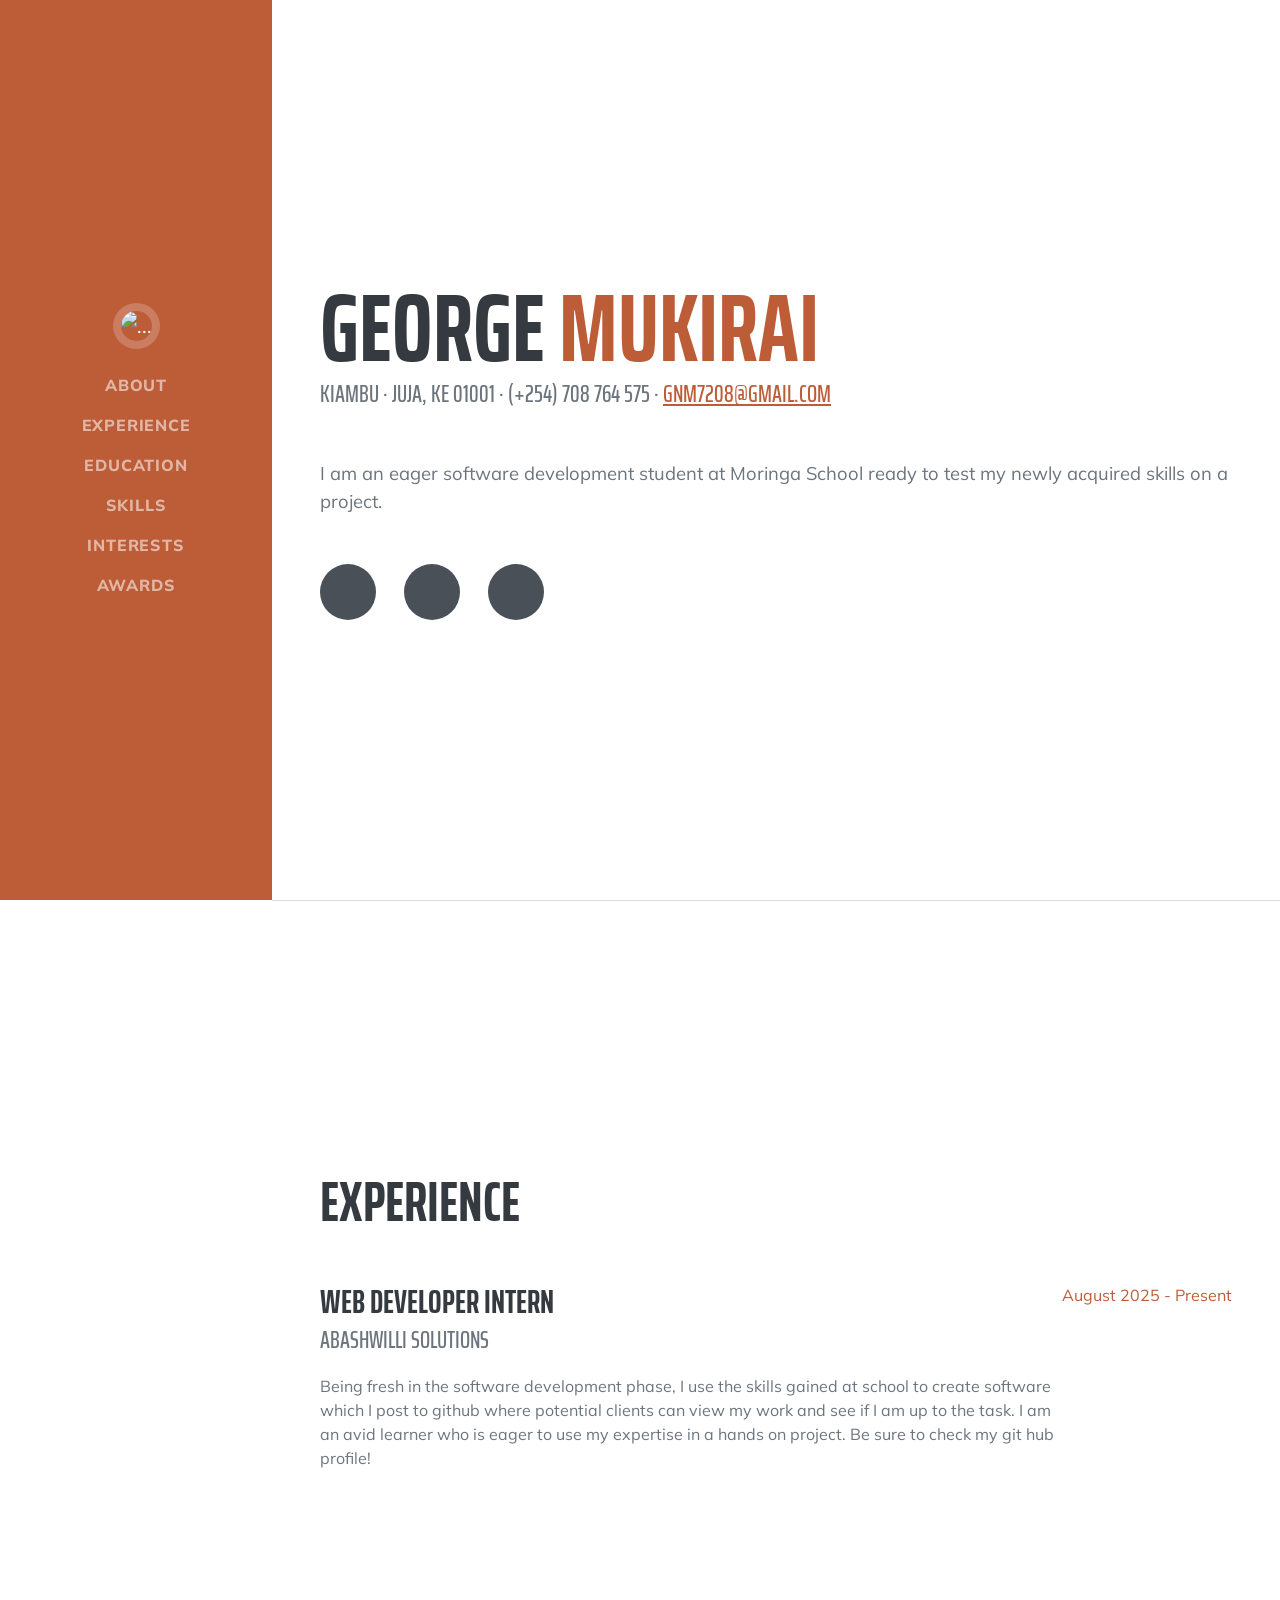
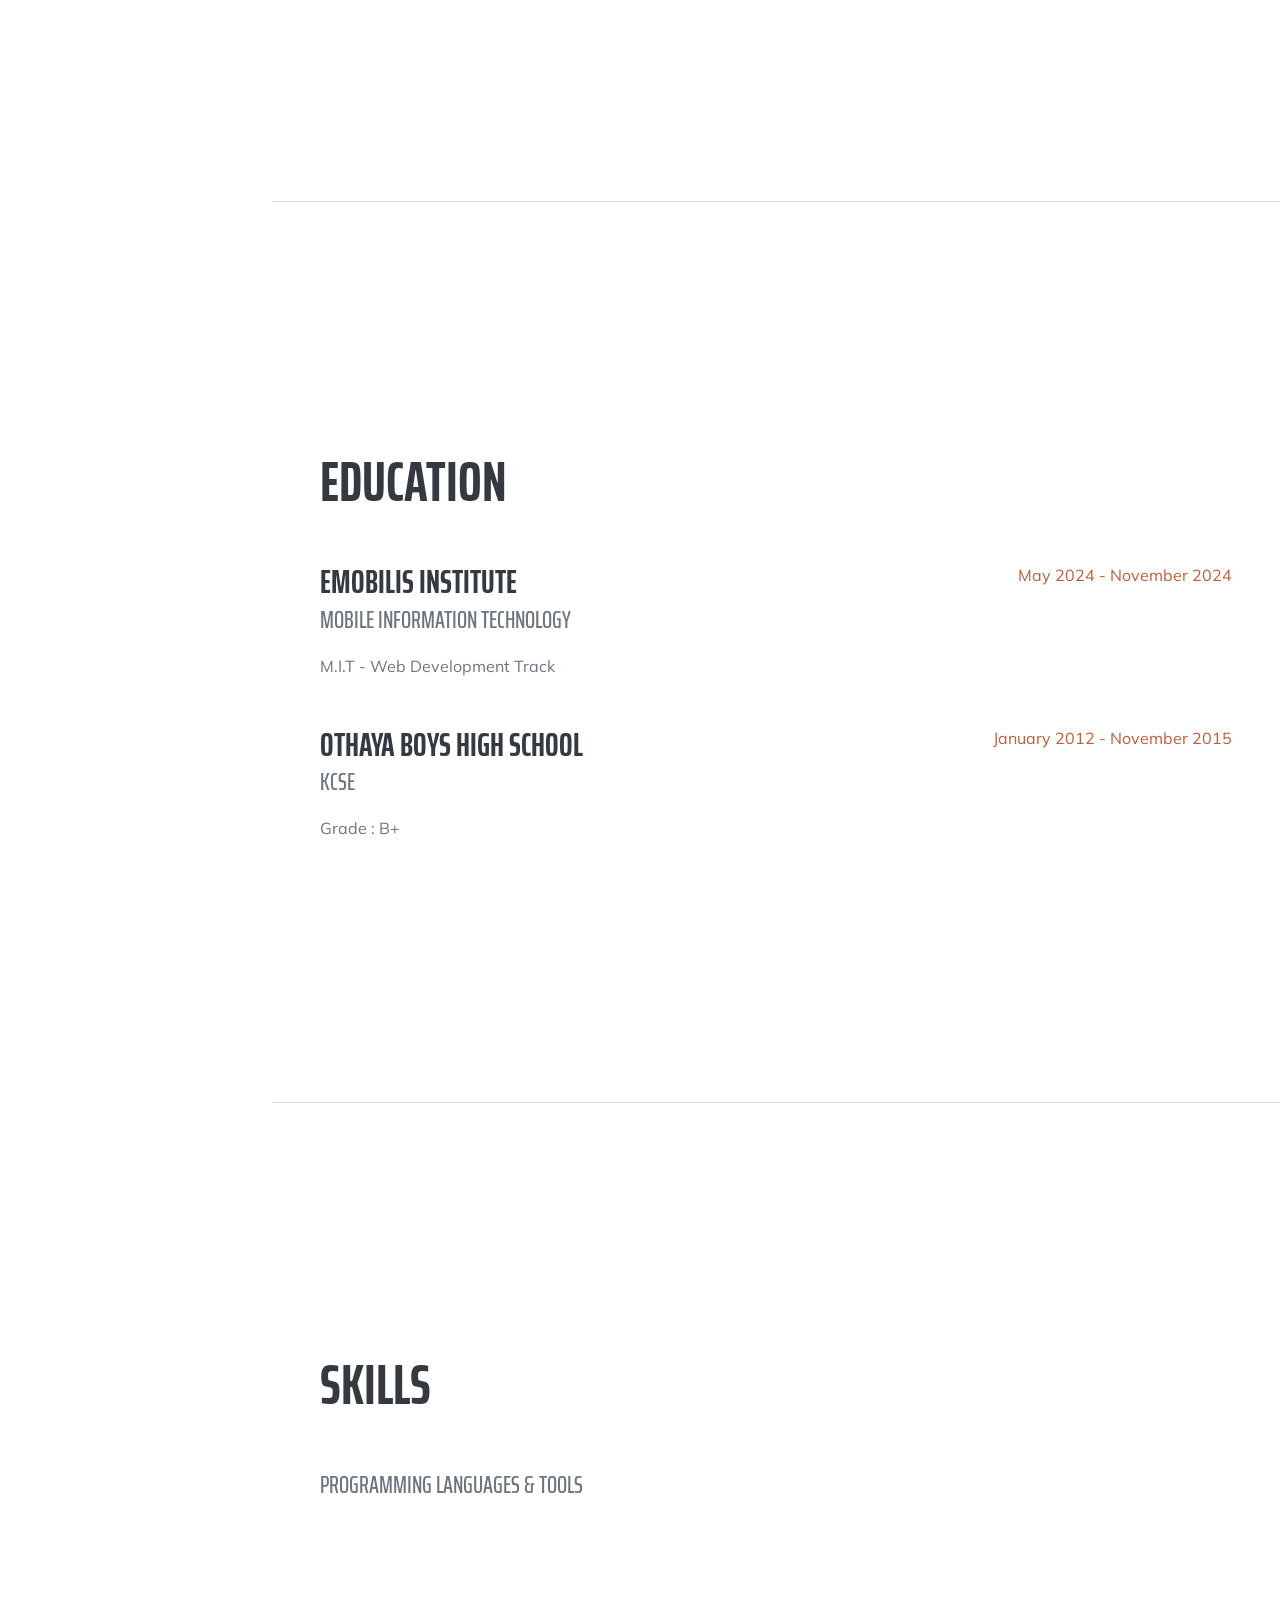
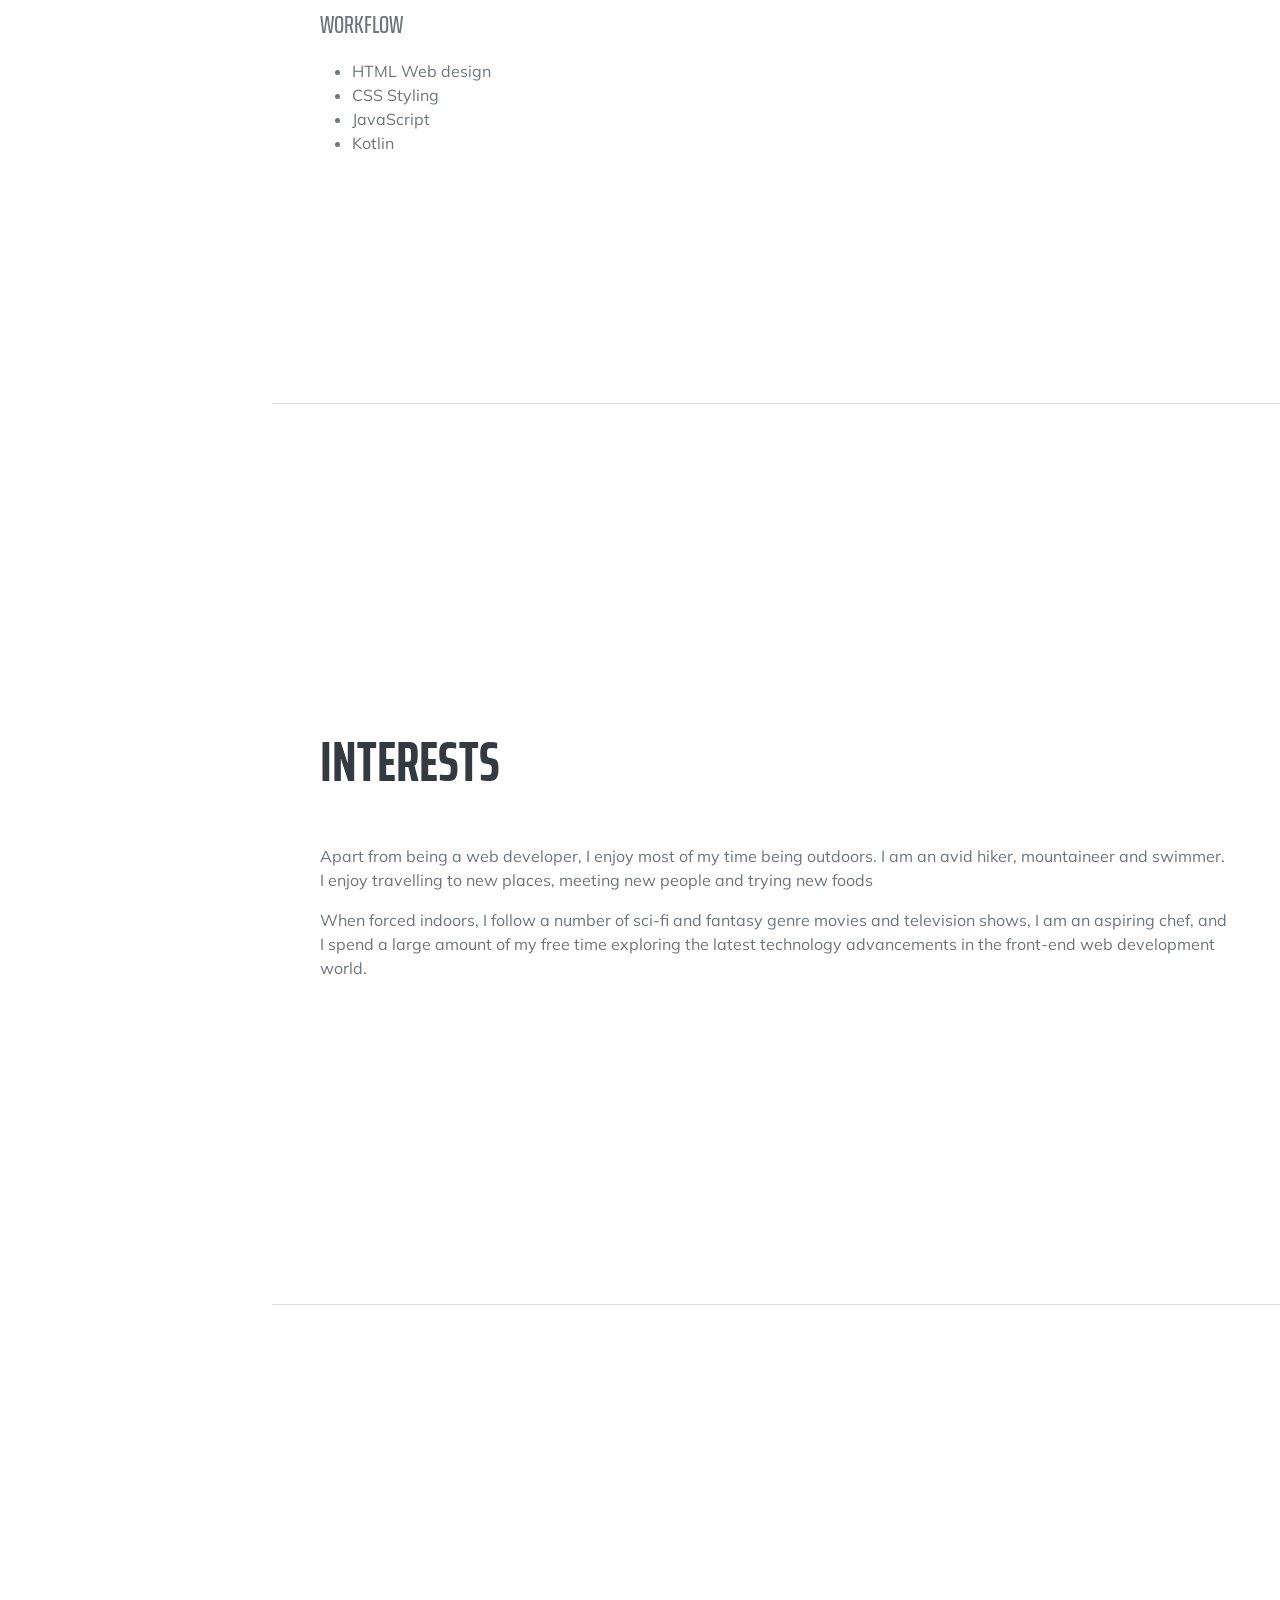
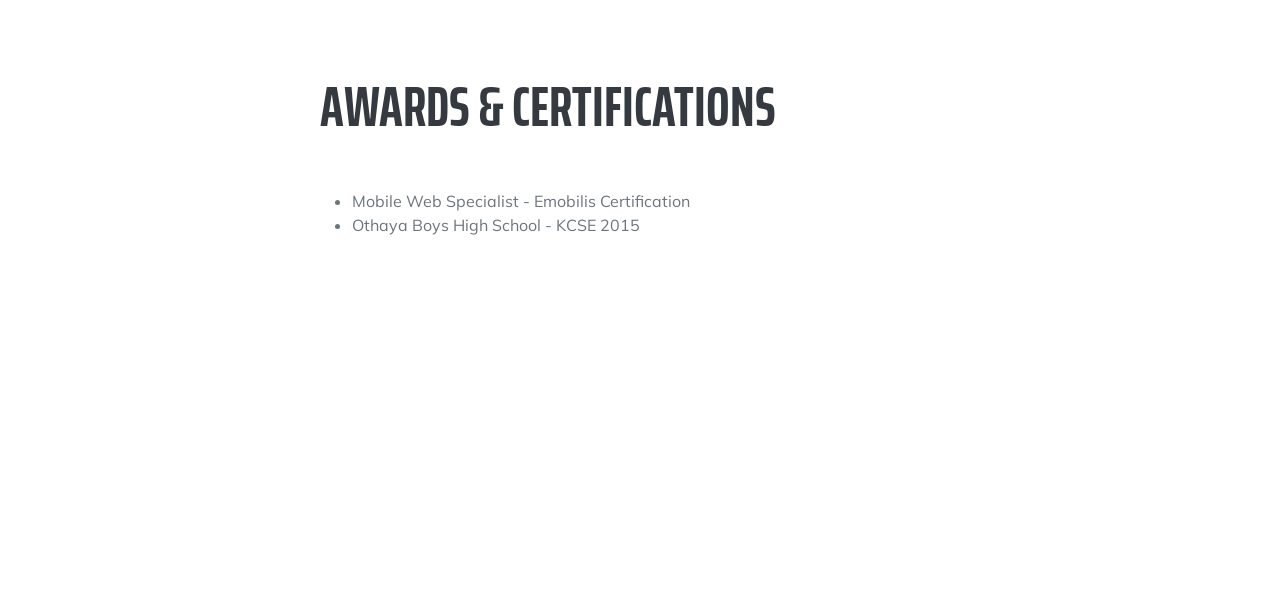
==== index.html @ 9cadbc85 "changes to index.html and scripts.js" ====
<!DOCTYPE html>
<html lang="en">
    <head>
        <meta charset="utf-8" />
        <meta name="viewport" content="width=device-width, initial-scale=1, shrink-to-fit=no" />
        <meta name="description" content="A personal portfolio" />
        <meta name="author" content="George Mukirai" />
        <title>Portfolio</title>
        <link rel="icon" type="image/x-icon" href="assets/img/favicon.ico" />
        <!-- Font Awesome icons-->
        <script src="https://use.fontawesome.com/releases/v6.3.0/js/all.js" crossorigin="anonymous"></script>
        <!-- Google fonts-->
        <link href="https://fonts.googleapis.com/css?family=Saira+Extra+Condensed:500,700" rel="stylesheet" type="text/css" />
        <link href="https://fonts.googleapis.com/css?family=Muli:400,400i,800,800i" rel="stylesheet" type="text/css" />
        <!-- Core theme CSS (includes Bootstrap)-->
        <link href="css/styles.css" rel="stylesheet" />
    </head>
    <body id="page-top">
        <!-- Navigation-->
        <nav class="navbar navbar-expand-lg navbar-dark bg-primary fixed-top" id="sideNav">
            <a class="navbar-brand js-scroll-trigger" href="#page-top">
                <span class="d-block d-lg-none">George Mukirai</span>
                <span class="d-none d-lg-block"><img class="img-fluid img-profile rounded-circle mx-auto mb-2" src="assets/img/profile.jpg" alt="..." /></span>
            </a>
            <button class="navbar-toggler" type="button" data-bs-toggle="collapse" data-bs-target="#navbarResponsive" aria-controls="navbarResponsive" aria-expanded="false" aria-label="Toggle navigation"><span class="navbar-toggler-icon"></span></button>
            <div class="collapse navbar-collapse" id="navbarResponsive">
                <ul class="navbar-nav">
                    <li class="nav-item"><a class="nav-link js-scroll-trigger" href="#about">About</a></li>
                    <li class="nav-item"><a class="nav-link js-scroll-trigger" href="#experience">Experience</a></li>
                    <li class="nav-item"><a class="nav-link js-scroll-trigger" href="#education">Education</a></li>
                    <li class="nav-item"><a class="nav-link js-scroll-trigger" href="#skills">Skills</a></li>
                    <li class="nav-item"><a class="nav-link js-scroll-trigger" href="#interests">Interests</a></li>
                    <li class="nav-item"><a class="nav-link js-scroll-trigger" href="#awards">Awards</a></li>
                </ul>
            </div>
        </nav>
        <!-- Page Content-->
        <div class="container-fluid p-0">
            <!-- About-->
            <section class="resume-section" id="about">
                <div class="resume-section-content">
                    <h1 class="mb-0">
                        George
                        <span class="text-primary">Mukirai</span>
                    </h1>
                    <div class="subheading mb-5">
                        Kiambu · Juja, KE 01001 · (+254) 708 764 575 ·
                        <a href="mailto:name@email.com">gnm7208@gmail.com</a>
                    </div>
                    <p class="lead mb-5">I am an eager software development student at Moringa School ready to test my newly acquired skills on a project.</p>
                    <div class="social-icons">
                        <a class="social-icon" href="https://www.linkedin.com/in/george-mukirai-70b64a37a/"><i class="fab fa-linkedin-in"></i></a>
                        <a class="social-icon" href="https://github.com/gnm7208"><i class="fab fa-github"></i></a>
                        <a class="social-icon" href="https://x.com/GNM1582054"><i class="fab fa-twitter"></i></a>
                    </div>
                </div>
            </section>
            <hr class="m-0" />
            <!-- Experience -->
            <section class="resume-section" id="experience">
                <div class="resume-section-content">
                    <h2 class="mb-5">Experience</h2>
                    <div class="d-flex flex-column flex-md-row justify-content-between mb-5">
                        <div class="flex-grow-1">
                            <h3 class="mb-0">Web Developer Intern</h3>
                            <div class="subheading mb-3">Abashwilli Solutions</div>
                            <p>Being fresh in the software development phase, I use the skills gained at school to create software which I post to github where potential clients can view my work and see if I am up to the task. I am an avid learner who is eager to use my expertise in a hands on project. Be sure to check my git hub profile!</p>
                        </div>
                        <div class="flex-shrink-0"><span class="text-primary">August 2025 - Present</span></div>
                    </div>
                </div>
            </section>
            <hr class="m-0" />
            <!-- Education-->
            <section class="resume-section" id="education">
                <div class="resume-section-content">
                    <h2 class="mb-5">Education</h2>
                    <div class="d-flex flex-column flex-md-row justify-content-between mb-5">
                        <div class="flex-grow-1">
                            <h3 class="mb-0">Emobilis Institute</h3>
                            <div class="subheading mb-3">Mobile Information Technology</div>
                            <div>M.I.T - Web Development Track</div>
                        </div>
                        <div class="flex-shrink-0"><span class="text-primary">May 2024 - November 2024</span></div>
                    </div>
                    <div class="d-flex flex-column flex-md-row justify-content-between">
                        <div class="flex-grow-1">
                            <h3 class="mb-0">Othaya Boys High School</h3>
                            <div class="subheading mb-3">KCSE</div>
                            <p>Grade : B+</p>
                        </div>
                        <div class="flex-shrink-0"><span class="text-primary">January 2012 - November 2015</span></div>
                    </div>
                </div>
            </section>
            <hr class="m-0" />
            <!-- Skills-->
            <section class="resume-section" id="skills">
                <div class="resume-section-content">
                    <h2 class="mb-5">Skills</h2>
                    <div class="subheading mb-3">Programming Languages & Tools</div>
                    <ul class="list-inline dev-icons">
                        <li class="list-inline-item"><i class="fab fa-html5"></i></li>
                        <li class="list-inline-item"><i class="fab fa-css3-alt"></i></li>
                        <li class="list-inline-item"><i class="fab fa-js-square"></i></li>
                        <li class="list-inline-item"><i class="fab fa-android"></i></li>
                    </ul>
                    <div class="subheading mb-3">Workflow</div>
                    <ul class="fa-ul mb-0">
                        <li>
                            <span class="fa-li"><i class="fas fa-check"></i></span>
                            HTML Web design
                        </li>
                        <li>
                            <span class="fa-li"><i class="fas fa-check"></i></span>
                            CSS Styling
                        </li>
                        <li>
                            <span class="fa-li"><i class="fas fa-check"></i></span>
                            JavaScript
                        </li>
                        <li>
                            <span class="fa-li"><i class="fas fa-check"></i></span>
                            Kotlin
                        </li>
                    </ul>
                </div>
            </section>
            <hr class="m-0" />
            <!-- Interests-->
            <section class="resume-section" id="interests">
                <div class="resume-section-content">
                    <h2 class="mb-5">Interests</h2>
                    <p>Apart from being a web developer, I enjoy most of my time being outdoors. I am an avid hiker, mountaineer and swimmer. I enjoy travelling to new places, meeting new people and trying new foods</p>
                    <p class="mb-0">When forced indoors, I follow a number of sci-fi and fantasy genre movies and television shows, I am an aspiring chef, and I spend a large amount of my free time exploring the latest technology advancements in the front-end web development world.</p>
                </div>
            </section>
            <hr class="m-0" />
            <!-- Awards-->
            <section class="resume-section" id="awards">
                <div class="resume-section-content">
                    <h2 class="mb-5">Awards & Certifications</h2>
                    <ul class="fa-ul mb-0">
                        <li>
                            <span class="fa-li"><i class="fas fa-trophy text-warning"></i></span>
                            Mobile Web Specialist - Emobilis Certification
                        </li>
                        <li>
                            <span class="fa-li"><i class="fas fa-trophy text-warning"></i></span>
                            
                             Othaya Boys High School - KCSE 2015
                        </li>
                    </ul>
                </div>
            </section>
        </div>
        <!-- Bootstrap core JS-->
        <script src="https://cdn.jsdelivr.net/npm/bootstrap@5.2.3/dist/js/bootstrap.bundle.min.js"></script>
        <!-- Core theme JS-->
        <script src="js/scripts.js"></script>
    </body>
</html>
<!-- HEAD SECTION -->
 <!-- contains metadata and links to external resources needed to make the page functional and styled. -->
 <!-- charset="utf-8": Specifies the character encoding (useful for non-English characters). -->
  <!-- viewport: Ensures the page is responsive and scales properly on all devices. -->
   <!-- description: This would typically describe the page for search engines . -->
    <!-- author: This would usually indicate the author of the page . -->
     <!-- Font Awesome: This provides icons (e.g., LinkedIn, GitHub) used throughout the page. -->
      <!-- Google Fonts: Two fonts are imported: one for headers (Saira Extra Condensed) and another for body text (Muli). -->
       <!-- CSS styles: The page uses an external stylesheet (styles.css) to define its layout and appearance -->

<!-- BODY SECTION -->
 <!-- The main content of the webpage goes here, including the navigation bar and different sections like "About", "Experience", "Education", etc. -->
 <!-- It has a fixed top navbar that stays at the top of the screen as you scroll. -->
  <!-- The navbar has a logo (my profile picture and name) and links that navigate to various sections on the page (e.g., About, Experience, Education). -->
   <!-- The navbar is responsive: It changes from a horizontal menu to a hamburger menu on smaller screens. -->

<!-- FOOTER SECTION -->
 <!-- The webpage has no footer -->
  <!-- The Bootstrap JavaScript (bootstrap.bundle.min.js) ensures the interactive parts of the page (like the navbar toggle) work properly. -->
   <!-- A custom script (scripts.js) is included, which could contain additional functionality for the page. -->
---- css/styles.css ----
@charset "UTF-8";
:root {
  --bs-blue: #0d6efd;
  --bs-indigo: #6610f2;
  --bs-purple: #6f42c1;
  --bs-pink: #d63384;
  --bs-red: #dc3545;
  --bs-orange: #bd5d38;
  --bs-yellow: #ffc107;
  --bs-green: #198754;
  --bs-teal: #20c997;
  --bs-cyan: #0dcaf0;
  --bs-black: #000;
  --bs-white: #fff;
  --bs-gray: #6c757d;
  --bs-gray-dark: #343a40;
  --bs-gray-100: #f8f9fa;
  --bs-gray-200: #e9ecef;
  --bs-gray-300: #dee2e6;
  --bs-gray-400: #ced4da;
  --bs-gray-500: #adb5bd;
  --bs-gray-600: #6c757d;
  --bs-gray-700: #495057;
  --bs-gray-800: #343a40;
  --bs-gray-900: #212529;
  --bs-primary: #bd5d38;
  --bs-secondary: #6c757d;
  --bs-success: #198754;
  --bs-info: #0dcaf0;
  --bs-warning: #ffc107;
  --bs-danger: #dc3545;
  --bs-light: #f8f9fa;
  --bs-dark: #212529;
  --bs-primary-rgb: 189, 93, 56;
  --bs-secondary-rgb: 108, 117, 125;
  --bs-success-rgb: 25, 135, 84;
  --bs-info-rgb: 13, 202, 240;
  --bs-warning-rgb: 255, 193, 7;
  --bs-danger-rgb: 220, 53, 69;
  --bs-light-rgb: 248, 249, 250;
  --bs-dark-rgb: 33, 37, 41;
  --bs-white-rgb: 255, 255, 255;
  --bs-black-rgb: 0, 0, 0;
  --bs-body-color-rgb: 33, 37, 41;
  --bs-body-bg-rgb: 255, 255, 255;
  --bs-font-sans-serif: system-ui, -apple-system, "Segoe UI", Roboto, "Helvetica Neue", "Noto Sans", "Liberation Sans", Arial, sans-serif, "Apple Color Emoji", "Segoe UI Emoji", "Segoe UI Symbol", "Noto Color Emoji";
  --bs-font-monospace: SFMono-Regular, Menlo, Monaco, Consolas, "Liberation Mono", "Courier New", monospace;
  --bs-gradient: linear-gradient(180deg, rgba(255, 255, 255, 0.15), rgba(255, 255, 255, 0));
  --bs-body-font-family: Muli, -apple-system, BlinkMacSystemFont, Segoe UI, Roboto, Helvetica Neue, Arial, sans-serif, Apple Color Emoji, Segoe UI Emoji, Segoe UI Symbol, Noto Color Emoji;
  --bs-body-font-size: 1rem;
  --bs-body-font-weight: 400;
  --bs-body-line-height: 1.5;
  --bs-body-color: #212529;
  --bs-body-bg: #fff;
  --bs-border-width: 1px;
  --bs-border-style: solid;
  --bs-border-color: #dee2e6;
  --bs-border-color-translucent: rgba(0, 0, 0, 0.175);
  --bs-border-radius: 0.375rem;
  --bs-border-radius-sm: 0.25rem;
  --bs-border-radius-lg: 0.5rem;
  --bs-border-radius-xl: 1rem;
  --bs-border-radius-2xl: 2rem;
  --bs-border-radius-pill: 50rem;
  --bs-link-color: #bd5d38;
  --bs-link-hover-color: #974a2d;
  --bs-code-color: #d63384;
  --bs-highlight-bg: #fff3cd;
}

*,
*::before,
*::after {
  box-sizing: border-box;
}

@media (prefers-reduced-motion: no-preference) {
  :root {
    scroll-behavior: smooth;
  }
}

body {
  margin: 0;
  font-family: var(--bs-body-font-family);
  font-size: var(--bs-body-font-size);
  font-weight: var(--bs-body-font-weight);
  line-height: var(--bs-body-line-height);
  color: var(--bs-body-color);
  text-align: var(--bs-body-text-align);
  background-color: var(--bs-body-bg);
  -webkit-text-size-adjust: 100%;
  -webkit-tap-highlight-color: rgba(0, 0, 0, 0);
}

hr {
  margin: 1rem 0;
  color: inherit;
  border: 0;
  border-top: 1px solid;
  opacity: 0.25;
}

h6, .h6, h5, .h5, h4, .h4, h3, .h3, h2, .h2, h1, .h1 {
  margin-top: 0;
  margin-bottom: 0.5rem;
  font-family: "Saira Extra Condensed", -apple-system, BlinkMacSystemFont, "Segoe UI", Roboto, "Helvetica Neue", Arial, sans-serif, "Apple Color Emoji", "Segoe UI Emoji", "Segoe UI Symbol", "Noto Color Emoji";
  font-weight: 700;
  line-height: 1.2;
  color: #343a40;
}

h1, .h1 {
  font-size: calc(1.725rem + 5.7vw);
}
@media (min-width: 1200px) {
  h1, .h1 {
    font-size: 6rem;
  }
}

h2, .h2 {
  font-size: calc(1.475rem + 2.7vw);
}
@media (min-width: 1200px) {
  h2, .h2 {
    font-size: 3.5rem;
  }
}

h3, .h3 {
  font-size: calc(1.325rem + 0.9vw);
}
@media (min-width: 1200px) {
  h3, .h3 {
    font-size: 2rem;
  }
}

h4, .h4 {
  font-size: calc(1.275rem + 0.3vw);
}
@media (min-width: 1200px) {
  h4, .h4 {
    font-size: 1.5rem;
  }
}

h5, .h5 {
  font-size: 1.25rem;
}

h6, .h6 {
  font-size: 1rem;
}

p {
  margin-top: 0;
  margin-bottom: 1rem;
}

abbr[title] {
  -webkit-text-decoration: underline dotted;
          text-decoration: underline dotted;
  cursor: help;
  -webkit-text-decoration-skip-ink: none;
          text-decoration-skip-ink: none;
}

address {
  margin-bottom: 1rem;
  font-style: normal;
  line-height: inherit;
}

ol,
ul {
  padding-left: 2rem;
}

ol,
ul,
dl {
  margin-top: 0;
  margin-bottom: 1rem;
}

ol ol,
ul ul,
ol ul,
ul ol {
  margin-bottom: 0;
}

dt {
  font-weight: 700;
}

dd {
  margin-bottom: 0.5rem;
  margin-left: 0;
}

blockquote {
  margin: 0 0 1rem;
}

b,
strong {
  font-weight: bolder;
}

small, .small {
  font-size: 0.875em;
}

mark, .mark {
  padding: 0.1875em;
  background-color: var(--bs-highlight-bg);
}

sub,
sup {
  position: relative;
  font-size: 0.75em;
  line-height: 0;
  vertical-align: baseline;
}

sub {
  bottom: -0.25em;
}

sup {
  top: -0.5em;
}

a {
  color: var(--bs-link-color);
  text-decoration: underline;
}
a:hover {
  color: var(--bs-link-hover-color);
}

a:not([href]):not([class]), a:not([href]):not([class]):hover {
  color: inherit;
  text-decoration: none;
}

pre,
code,
kbd,
samp {
  font-family: var(--bs-font-monospace);
  font-size: 1em;
}

pre {
  display: block;
  margin-top: 0;
  margin-bottom: 1rem;
  overflow: auto;
  font-size: 0.875em;
}
pre code {
  font-size: inherit;
  color: inherit;
  word-break: normal;
}

code {
  font-size: 0.875em;
  color: var(--bs-code-color);
  word-wrap: break-word;
}
a > code {
  color: inherit;
}

kbd {
  padding: 0.1875rem 0.375rem;
  font-size: 0.875em;
  color: var(--bs-body-bg);
  background-color: var(--bs-body-color);
  border-radius: 0.25rem;
}
kbd kbd {
  padding: 0;
  font-size: 1em;
}

figure {
  margin: 0 0 1rem;
}

img,
svg {
  vertical-align: middle;
}

table {
  caption-side: bottom;
  border-collapse: collapse;
}

caption {
  padding-top: 0.5rem;
  padding-bottom: 0.5rem;
  color: #6c757d;
  text-align: left;
}

th {
  text-align: inherit;
  text-align: -webkit-match-parent;
}

thead,
tbody,
tfoot,
tr,
td,
th {
  border-color: inherit;
  border-style: solid;
  border-width: 0;
}

label {
  display: inline-block;
}

button {
  border-radius: 0;
}

button:focus:not(:focus-visible) {
  outline: 0;
}

input,
button,
select,
optgroup,
textarea {
  margin: 0;
  font-family: inherit;
  font-size: inherit;
  line-height: inherit;
}

button,
select {
  text-transform: none;
}

[role=button] {
  cursor: pointer;
}

select {
  word-wrap: normal;
}
select:disabled {
  opacity: 1;
}

[list]:not([type=date]):not([type=datetime-local]):not([type=month]):not([type=week]):not([type=time])::-webkit-calendar-picker-indicator {
  display: none !important;
}

button,
[type=button],
[type=reset],
[type=submit] {
  -webkit-appearance: button;
}
button:not(:disabled),
[type=button]:not(:disabled),
[type=reset]:not(:disabled),
[type=submit]:not(:disabled) {
  cursor: pointer;
}

::-moz-focus-inner {
  padding: 0;
  border-style: none;
}

textarea {
  resize: vertical;
}

fieldset {
  min-width: 0;
  padding: 0;
  margin: 0;
  border: 0;
}

legend {
  float: left;
  width: 100%;
  padding: 0;
  margin-bottom: 0.5rem;
  font-size: calc(1.275rem + 0.3vw);
  line-height: inherit;
}
@media (min-width: 1200px) {
  legend {
    font-size: 1.5rem;
  }
}
legend + * {
  clear: left;
}

::-webkit-datetime-edit-fields-wrapper,
::-webkit-datetime-edit-text,
::-webkit-datetime-edit-minute,
::-webkit-datetime-edit-hour-field,
::-webkit-datetime-edit-day-field,
::-webkit-datetime-edit-month-field,
::-webkit-datetime-edit-year-field {
  padding: 0;
}

::-webkit-inner-spin-button {
  height: auto;
}

[type=search] {
  outline-offset: -2px;
  -webkit-appearance: textfield;
}

/* rtl:raw:
[type="tel"],
[type="url"],
[type="email"],
[type="number"] {
  direction: ltr;
}
*/
::-webkit-search-decoration {
  -webkit-appearance: none;
}

::-webkit-color-swatch-wrapper {
  padding: 0;
}

::file-selector-button {
  font: inherit;
  -webkit-appearance: button;
}

output {
  display: inline-block;
}

iframe {
  border: 0;
}

summary {
  display: list-item;
  cursor: pointer;
}

progress {
  vertical-align: baseline;
}

[hidden] {
  display: none !important;
}

.lead {
  font-size: 1.25rem;
  font-weight: 300;
}

.display-1 {
  font-size: calc(1.625rem + 4.5vw);
  font-weight: 300;
  line-height: 1.2;
}
@media (min-width: 1200px) {
  .display-1 {
    font-size: 5rem;
  }
}

.display-2 {
  font-size: calc(1.575rem + 3.9vw);
  font-weight: 300;
  line-height: 1.2;
}
@media (min-width: 1200px) {
  .display-2 {
    font-size: 4.5rem;
  }
}

.display-3 {
  font-size: calc(1.525rem + 3.3vw);
  font-weight: 300;
  line-height: 1.2;
}
@media (min-width: 1200px) {
  .display-3 {
    font-size: 4rem;
  }
}

.display-4 {
  font-size: calc(1.475rem + 2.7vw);
  font-weight: 300;
  line-height: 1.2;
}
@media (min-width: 1200px) {
  .display-4 {
    font-size: 3.5rem;
  }
}

.display-5 {
  font-size: calc(1.425rem + 2.1vw);
  font-weight: 300;
  line-height: 1.2;
}
@media (min-width: 1200px) {
  .display-5 {
    font-size: 3rem;
  }
}

.display-6 {
  font-size: calc(1.375rem + 1.5vw);
  font-weight: 300;
  line-height: 1.2;
}
@media (min-width: 1200px) {
  .display-6 {
    font-size: 2.5rem;
  }
}

.list-unstyled {
  padding-left: 0;
  list-style: none;
}

.list-inline {
  padding-left: 0;
  list-style: none;
}

.list-inline-item {
  display: inline-block;
}
.list-inline-item:not(:last-child) {
  margin-right: 0.5rem;
}

.initialism {
  font-size: 0.875em;
  text-transform: uppercase;
}

.blockquote {
  margin-bottom: 1rem;
  font-size: 1.25rem;
}
.blockquote > :last-child {
  margin-bottom: 0;
}

.blockquote-footer {
  margin-top: -1rem;
  margin-bottom: 1rem;
  font-size: 0.875em;
  color: #6c757d;
}
.blockquote-footer::before {
  content: "— ";
}

.img-fluid {
  max-width: 100%;
  height: auto;
}

.img-thumbnail {
  padding: 0.25rem;
  background-color: #fff;
  border: 1px solid var(--bs-border-color);
  border-radius: 0.375rem;
  max-width: 100%;
  height: auto;
}

.figure {
  display: inline-block;
}

.figure-img {
  margin-bottom: 0.5rem;
  line-height: 1;
}

.figure-caption {
  font-size: 0.875em;
  color: #6c757d;
}

.container,
.container-fluid,
.container-xxl,
.container-xl,
.container-lg,
.container-md,
.container-sm {
  --bs-gutter-x: 1.5rem;
  --bs-gutter-y: 0;
  width: 100%;
  padding-right: calc(var(--bs-gutter-x) * 0.5);
  padding-left: calc(var(--bs-gutter-x) * 0.5);
  margin-right: auto;
  margin-left: auto;
}

@media (min-width: 576px) {
  .container-sm, .container {
    max-width: 540px;
  }
}
@media (min-width: 768px) {
  .container-md, .container-sm, .container {
    max-width: 720px;
  }
}
@media (min-width: 992px) {
  .container-lg, .container-md, .container-sm, .container {
    max-width: 960px;
  }
}
@media (min-width: 1200px) {
  .container-xl, .container-lg, .container-md, .container-sm, .container {
    max-width: 1140px;
  }
}
@media (min-width: 1400px) {
  .container-xxl, .container-xl, .container-lg, .container-md, .container-sm, .container {
    max-width: 1320px;
  }
}
.row {
  --bs-gutter-x: 1.5rem;
  --bs-gutter-y: 0;
  display: flex;
  flex-wrap: wrap;
  margin-top: calc(-1 * var(--bs-gutter-y));
  margin-right: calc(-0.5 * var(--bs-gutter-x));
  margin-left: calc(-0.5 * var(--bs-gutter-x));
}
.row > * {
  flex-shrink: 0;
  width: 100%;
  max-width: 100%;
  padding-right: calc(var(--bs-gutter-x) * 0.5);
  padding-left: calc(var(--bs-gutter-x) * 0.5);
  margin-top: var(--bs-gutter-y);
}

.col {
  flex: 1 0 0%;
}

.row-cols-auto > * {
  flex: 0 0 auto;
  width: auto;
}

.row-cols-1 > * {
  flex: 0 0 auto;
  width: 100%;
}

.row-cols-2 > * {
  flex: 0 0 auto;
  width: 50%;
}

.row-cols-3 > * {
  flex: 0 0 auto;
  width: 33.3333333333%;
}

.row-cols-4 > * {
  flex: 0 0 auto;
  width: 25%;
}

.row-cols-5 > * {
  flex: 0 0 auto;
  width: 20%;
}

.row-cols-6 > * {
  flex: 0 0 auto;
  width: 16.6666666667%;
}

.col-auto {
  flex: 0 0 auto;
  width: auto;
}

.col-1 {
  flex: 0 0 auto;
  width: 8.33333333%;
}

.col-2 {
  flex: 0 0 auto;
  width: 16.66666667%;
}

.col-3 {
  flex: 0 0 auto;
  width: 25%;
}

.col-4 {
  flex: 0 0 auto;
  width: 33.33333333%;
}

.col-5 {
  flex: 0 0 auto;
  width: 41.66666667%;
}

.col-6 {
  flex: 0 0 auto;
  width: 50%;
}

.col-7 {
  flex: 0 0 auto;
  width: 58.33333333%;
}

.col-8 {
  flex: 0 0 auto;
  width: 66.66666667%;
}

.col-9 {
  flex: 0 0 auto;
  width: 75%;
}

.col-10 {
  flex: 0 0 auto;
  width: 83.33333333%;
}

.col-11 {
  flex: 0 0 auto;
  width: 91.66666667%;
}

.col-12 {
  flex: 0 0 auto;
  width: 100%;
}

.offset-1 {
  margin-left: 8.33333333%;
}

.offset-2 {
  margin-left: 16.66666667%;
}

.offset-3 {
  margin-left: 25%;
}

.offset-4 {
  margin-left: 33.33333333%;
}

.offset-5 {
  margin-left: 41.66666667%;
}

.offset-6 {
  margin-left: 50%;
}

.offset-7 {
  margin-left: 58.33333333%;
}

.offset-8 {
  margin-left: 66.66666667%;
}

.offset-9 {
  margin-left: 75%;
}

.offset-10 {
  margin-left: 83.33333333%;
}

.offset-11 {
  margin-left: 91.66666667%;
}

.g-0,
.gx-0 {
  --bs-gutter-x: 0;
}

.g-0,
.gy-0 {
  --bs-gutter-y: 0;
}

.g-1,
.gx-1 {
  --bs-gutter-x: 0.25rem;
}

.g-1,
.gy-1 {
  --bs-gutter-y: 0.25rem;
}

.g-2,
.gx-2 {
  --bs-gutter-x: 0.5rem;
}

.g-2,
.gy-2 {
  --bs-gutter-y: 0.5rem;
}

.g-3,
.gx-3 {
  --bs-gutter-x: 1rem;
}

.g-3,
.gy-3 {
  --bs-gutter-y: 1rem;
}

.g-4,
.gx-4 {
  --bs-gutter-x: 1.5rem;
}

.g-4,
.gy-4 {
  --bs-gutter-y: 1.5rem;
}

.g-5,
.gx-5 {
  --bs-gutter-x: 3rem;
}

.g-5,
.gy-5 {
  --bs-gutter-y: 3rem;
}

@media (min-width: 576px) {
  .col-sm {
    flex: 1 0 0%;
  }
  .row-cols-sm-auto > * {
    flex: 0 0 auto;
    width: auto;
  }
  .row-cols-sm-1 > * {
    flex: 0 0 auto;
    width: 100%;
  }
  .row-cols-sm-2 > * {
    flex: 0 0 auto;
    width: 50%;
  }
  .row-cols-sm-3 > * {
    flex: 0 0 auto;
    width: 33.3333333333%;
  }
  .row-cols-sm-4 > * {
    flex: 0 0 auto;
    width: 25%;
  }
  .row-cols-sm-5 > * {
    flex: 0 0 auto;
    width: 20%;
  }
  .row-cols-sm-6 > * {
    flex: 0 0 auto;
    width: 16.6666666667%;
  }
  .col-sm-auto {
    flex: 0 0 auto;
    width: auto;
  }
  .col-sm-1 {
    flex: 0 0 auto;
    width: 8.33333333%;
  }
  .col-sm-2 {
    flex: 0 0 auto;
    width: 16.66666667%;
  }
  .col-sm-3 {
    flex: 0 0 auto;
    width: 25%;
  }
  .col-sm-4 {
    flex: 0 0 auto;
    width: 33.33333333%;
  }
  .col-sm-5 {
    flex: 0 0 auto;
    width: 41.66666667%;
  }
  .col-sm-6 {
    flex: 0 0 auto;
    width: 50%;
  }
  .col-sm-7 {
    flex: 0 0 auto;
    width: 58.33333333%;
  }
  .col-sm-8 {
    flex: 0 0 auto;
    width: 66.66666667%;
  }
  .col-sm-9 {
    flex: 0 0 auto;
    width: 75%;
  }
  .col-sm-10 {
    flex: 0 0 auto;
    width: 83.33333333%;
  }
  .col-sm-11 {
    flex: 0 0 auto;
    width: 91.66666667%;
  }
  .col-sm-12 {
    flex: 0 0 auto;
    width: 100%;
  }
  .offset-sm-0 {
    margin-left: 0;
  }
  .offset-sm-1 {
    margin-left: 8.33333333%;
  }
  .offset-sm-2 {
    margin-left: 16.66666667%;
  }
  .offset-sm-3 {
    margin-left: 25%;
  }
  .offset-sm-4 {
    margin-left: 33.33333333%;
  }
  .offset-sm-5 {
    margin-left: 41.66666667%;
  }
  .offset-sm-6 {
    margin-left: 50%;
  }
  .offset-sm-7 {
    margin-left: 58.33333333%;
  }
  .offset-sm-8 {
    margin-left: 66.66666667%;
  }
  .offset-sm-9 {
    margin-left: 75%;
  }
  .offset-sm-10 {
    margin-left: 83.33333333%;
  }
  .offset-sm-11 {
    margin-left: 91.66666667%;
  }
  .g-sm-0,
  .gx-sm-0 {
    --bs-gutter-x: 0;
  }
  .g-sm-0,
  .gy-sm-0 {
    --bs-gutter-y: 0;
  }
  .g-sm-1,
  .gx-sm-1 {
    --bs-gutter-x: 0.25rem;
  }
  .g-sm-1,
  .gy-sm-1 {
    --bs-gutter-y: 0.25rem;
  }
  .g-sm-2,
  .gx-sm-2 {
    --bs-gutter-x: 0.5rem;
  }
  .g-sm-2,
  .gy-sm-2 {
    --bs-gutter-y: 0.5rem;
  }
  .g-sm-3,
  .gx-sm-3 {
    --bs-gutter-x: 1rem;
  }
  .g-sm-3,
  .gy-sm-3 {
    --bs-gutter-y: 1rem;
  }
  .g-sm-4,
  .gx-sm-4 {
    --bs-gutter-x: 1.5rem;
  }
  .g-sm-4,
  .gy-sm-4 {
    --bs-gutter-y: 1.5rem;
  }
  .g-sm-5,
  .gx-sm-5 {
    --bs-gutter-x: 3rem;
  }
  .g-sm-5,
  .gy-sm-5 {
    --bs-gutter-y: 3rem;
  }
}
@media (min-width: 768px) {
  .col-md {
    flex: 1 0 0%;
  }
  .row-cols-md-auto > * {
    flex: 0 0 auto;
    width: auto;
  }
  .row-cols-md-1 > * {
    flex: 0 0 auto;
    width: 100%;
  }
  .row-cols-md-2 > * {
    flex: 0 0 auto;
    width: 50%;
  }
  .row-cols-md-3 > * {
    flex: 0 0 auto;
    width: 33.3333333333%;
  }
  .row-cols-md-4 > * {
    flex: 0 0 auto;
    width: 25%;
  }
  .row-cols-md-5 > * {
    flex: 0 0 auto;
    width: 20%;
  }
  .row-cols-md-6 > * {
    flex: 0 0 auto;
    width: 16.6666666667%;
  }
  .col-md-auto {
    flex: 0 0 auto;
    width: auto;
  }
  .col-md-1 {
    flex: 0 0 auto;
    width: 8.33333333%;
  }
  .col-md-2 {
    flex: 0 0 auto;
    width: 16.66666667%;
  }
  .col-md-3 {
    flex: 0 0 auto;
    width: 25%;
  }
  .col-md-4 {
    flex: 0 0 auto;
    width: 33.33333333%;
  }
  .col-md-5 {
    flex: 0 0 auto;
    width: 41.66666667%;
  }
  .col-md-6 {
    flex: 0 0 auto;
    width: 50%;
  }
  .col-md-7 {
    flex: 0 0 auto;
    width: 58.33333333%;
  }
  .col-md-8 {
    flex: 0 0 auto;
    width: 66.66666667%;
  }
  .col-md-9 {
    flex: 0 0 auto;
    width: 75%;
  }
  .col-md-10 {
    flex: 0 0 auto;
    width: 83.33333333%;
  }
  .col-md-11 {
    flex: 0 0 auto;
    width: 91.66666667%;
  }
  .col-md-12 {
    flex: 0 0 auto;
    width: 100%;
  }
  .offset-md-0 {
    margin-left: 0;
  }
  .offset-md-1 {
    margin-left: 8.33333333%;
  }
  .offset-md-2 {
    margin-left: 16.66666667%;
  }
  .offset-md-3 {
    margin-left: 25%;
  }
  .offset-md-4 {
    margin-left: 33.33333333%;
  }
  .offset-md-5 {
    margin-left: 41.66666667%;
  }
  .offset-md-6 {
    margin-left: 50%;
  }
  .offset-md-7 {
    margin-left: 58.33333333%;
  }
  .offset-md-8 {
    margin-left: 66.66666667%;
  }
  .offset-md-9 {
    margin-left: 75%;
  }
  .offset-md-10 {
    margin-left: 83.33333333%;
  }
  .offset-md-11 {
    margin-left: 91.66666667%;
  }
  .g-md-0,
  .gx-md-0 {
    --bs-gutter-x: 0;
  }
  .g-md-0,
  .gy-md-0 {
    --bs-gutter-y: 0;
  }
  .g-md-1,
  .gx-md-1 {
    --bs-gutter-x: 0.25rem;
  }
  .g-md-1,
  .gy-md-1 {
    --bs-gutter-y: 0.25rem;
  }
  .g-md-2,
  .gx-md-2 {
    --bs-gutter-x: 0.5rem;
  }
  .g-md-2,
  .gy-md-2 {
    --bs-gutter-y: 0.5rem;
  }
  .g-md-3,
  .gx-md-3 {
    --bs-gutter-x: 1rem;
  }
  .g-md-3,
  .gy-md-3 {
    --bs-gutter-y: 1rem;
  }
  .g-md-4,
  .gx-md-4 {
    --bs-gutter-x: 1.5rem;
  }
  .g-md-4,
  .gy-md-4 {
    --bs-gutter-y: 1.5rem;
  }
  .g-md-5,
  .gx-md-5 {
    --bs-gutter-x: 3rem;
  }
  .g-md-5,
  .gy-md-5 {
    --bs-gutter-y: 3rem;
  }
}
@media (min-width: 992px) {
  .col-lg {
    flex: 1 0 0%;
  }
  .row-cols-lg-auto > * {
    flex: 0 0 auto;
    width: auto;
  }
  .row-cols-lg-1 > * {
    flex: 0 0 auto;
    width: 100%;
  }
  .row-cols-lg-2 > * {
    flex: 0 0 auto;
    width: 50%;
  }
  .row-cols-lg-3 > * {
    flex: 0 0 auto;
    width: 33.3333333333%;
  }
  .row-cols-lg-4 > * {
    flex: 0 0 auto;
    width: 25%;
  }
  .row-cols-lg-5 > * {
    flex: 0 0 auto;
    width: 20%;
  }
  .row-cols-lg-6 > * {
    flex: 0 0 auto;
    width: 16.6666666667%;
  }
  .col-lg-auto {
    flex: 0 0 auto;
    width: auto;
  }
  .col-lg-1 {
    flex: 0 0 auto;
    width: 8.33333333%;
  }
  .col-lg-2 {
    flex: 0 0 auto;
    width: 16.66666667%;
  }
  .col-lg-3 {
    flex: 0 0 auto;
    width: 25%;
  }
  .col-lg-4 {
    flex: 0 0 auto;
    width: 33.33333333%;
  }
  .col-lg-5 {
    flex: 0 0 auto;
    width: 41.66666667%;
  }
  .col-lg-6 {
    flex: 0 0 auto;
    width: 50%;
  }
  .col-lg-7 {
    flex: 0 0 auto;
    width: 58.33333333%;
  }
  .col-lg-8 {
    flex: 0 0 auto;
    width: 66.66666667%;
  }
  .col-lg-9 {
    flex: 0 0 auto;
    width: 75%;
  }
  .col-lg-10 {
    flex: 0 0 auto;
    width: 83.33333333%;
  }
  .col-lg-11 {
    flex: 0 0 auto;
    width: 91.66666667%;
  }
  .col-lg-12 {
    flex: 0 0 auto;
    width: 100%;
  }
  .offset-lg-0 {
    margin-left: 0;
  }
  .offset-lg-1 {
    margin-left: 8.33333333%;
  }
  .offset-lg-2 {
    margin-left: 16.66666667%;
  }
  .offset-lg-3 {
    margin-left: 25%;
  }
  .offset-lg-4 {
    margin-left: 33.33333333%;
  }
  .offset-lg-5 {
    margin-left: 41.66666667%;
  }
  .offset-lg-6 {
    margin-left: 50%;
  }
  .offset-lg-7 {
    margin-left: 58.33333333%;
  }
  .offset-lg-8 {
    margin-left: 66.66666667%;
  }
  .offset-lg-9 {
    margin-left: 75%;
  }
  .offset-lg-10 {
    margin-left: 83.33333333%;
  }
  .offset-lg-11 {
    margin-left: 91.66666667%;
  }
  .g-lg-0,
  .gx-lg-0 {
    --bs-gutter-x: 0;
  }
  .g-lg-0,
  .gy-lg-0 {
    --bs-gutter-y: 0;
  }
  .g-lg-1,
  .gx-lg-1 {
    --bs-gutter-x: 0.25rem;
  }
  .g-lg-1,
  .gy-lg-1 {
    --bs-gutter-y: 0.25rem;
  }
  .g-lg-2,
  .gx-lg-2 {
    --bs-gutter-x: 0.5rem;
  }
  .g-lg-2,
  .gy-lg-2 {
    --bs-gutter-y: 0.5rem;
  }
  .g-lg-3,
  .gx-lg-3 {
    --bs-gutter-x: 1rem;
  }
  .g-lg-3,
  .gy-lg-3 {
    --bs-gutter-y: 1rem;
  }
  .g-lg-4,
  .gx-lg-4 {
    --bs-gutter-x: 1.5rem;
  }
  .g-lg-4,
  .gy-lg-4 {
    --bs-gutter-y: 1.5rem;
  }
  .g-lg-5,
  .gx-lg-5 {
    --bs-gutter-x: 3rem;
  }
  .g-lg-5,
  .gy-lg-5 {
    --bs-gutter-y: 3rem;
  }
}
@media (min-width: 1200px) {
  .col-xl {
    flex: 1 0 0%;
  }
  .row-cols-xl-auto > * {
    flex: 0 0 auto;
    width: auto;
  }
  .row-cols-xl-1 > * {
    flex: 0 0 auto;
    width: 100%;
  }
  .row-cols-xl-2 > * {
    flex: 0 0 auto;
    width: 50%;
  }
  .row-cols-xl-3 > * {
    flex: 0 0 auto;
    width: 33.3333333333%;
  }
  .row-cols-xl-4 > * {
    flex: 0 0 auto;
    width: 25%;
  }
  .row-cols-xl-5 > * {
    flex: 0 0 auto;
    width: 20%;
  }
  .row-cols-xl-6 > * {
    flex: 0 0 auto;
    width: 16.6666666667%;
  }
  .col-xl-auto {
    flex: 0 0 auto;
    width: auto;
  }
  .col-xl-1 {
    flex: 0 0 auto;
    width: 8.33333333%;
  }
  .col-xl-2 {
    flex: 0 0 auto;
    width: 16.66666667%;
  }
  .col-xl-3 {
    flex: 0 0 auto;
    width: 25%;
  }
  .col-xl-4 {
    flex: 0 0 auto;
    width: 33.33333333%;
  }
  .col-xl-5 {
    flex: 0 0 auto;
    width: 41.66666667%;
  }
  .col-xl-6 {
    flex: 0 0 auto;
    width: 50%;
  }
  .col-xl-7 {
    flex: 0 0 auto;
    width: 58.33333333%;
  }
  .col-xl-8 {
    flex: 0 0 auto;
    width: 66.66666667%;
  }
  .col-xl-9 {
    flex: 0 0 auto;
    width: 75%;
  }
  .col-xl-10 {
    flex: 0 0 auto;
    width: 83.33333333%;
  }
  .col-xl-11 {
    flex: 0 0 auto;
    width: 91.66666667%;
  }
  .col-xl-12 {
    flex: 0 0 auto;
    width: 100%;
  }
  .offset-xl-0 {
    margin-left: 0;
  }
  .offset-xl-1 {
    margin-left: 8.33333333%;
  }
  .offset-xl-2 {
    margin-left: 16.66666667%;
  }
  .offset-xl-3 {
    margin-left: 25%;
  }
  .offset-xl-4 {
    margin-left: 33.33333333%;
  }
  .offset-xl-5 {
    margin-left: 41.66666667%;
  }
  .offset-xl-6 {
    margin-left: 50%;
  }
  .offset-xl-7 {
    margin-left: 58.33333333%;
  }
  .offset-xl-8 {
    margin-left: 66.66666667%;
  }
  .offset-xl-9 {
    margin-left: 75%;
  }
  .offset-xl-10 {
    margin-left: 83.33333333%;
  }
  .offset-xl-11 {
    margin-left: 91.66666667%;
  }
  .g-xl-0,
  .gx-xl-0 {
    --bs-gutter-x: 0;
  }
  .g-xl-0,
  .gy-xl-0 {
    --bs-gutter-y: 0;
  }
  .g-xl-1,
  .gx-xl-1 {
    --bs-gutter-x: 0.25rem;
  }
  .g-xl-1,
  .gy-xl-1 {
    --bs-gutter-y: 0.25rem;
  }
  .g-xl-2,
  .gx-xl-2 {
    --bs-gutter-x: 0.5rem;
  }
  .g-xl-2,
  .gy-xl-2 {
    --bs-gutter-y: 0.5rem;
  }
  .g-xl-3,
  .gx-xl-3 {
    --bs-gutter-x: 1rem;
  }
  .g-xl-3,
  .gy-xl-3 {
    --bs-gutter-y: 1rem;
  }
  .g-xl-4,
  .gx-xl-4 {
    --bs-gutter-x: 1.5rem;
  }
  .g-xl-4,
  .gy-xl-4 {
    --bs-gutter-y: 1.5rem;
  }
  .g-xl-5,
  .gx-xl-5 {
    --bs-gutter-x: 3rem;
  }
  .g-xl-5,
  .gy-xl-5 {
    --bs-gutter-y: 3rem;
  }
}
@media (min-width: 1400px) {
  .col-xxl {
    flex: 1 0 0%;
  }
  .row-cols-xxl-auto > * {
    flex: 0 0 auto;
    width: auto;
  }
  .row-cols-xxl-1 > * {
    flex: 0 0 auto;
    width: 100%;
  }
  .row-cols-xxl-2 > * {
    flex: 0 0 auto;
    width: 50%;
  }
  .row-cols-xxl-3 > * {
    flex: 0 0 auto;
    width: 33.3333333333%;
  }
  .row-cols-xxl-4 > * {
    flex: 0 0 auto;
    width: 25%;
  }
  .row-cols-xxl-5 > * {
    flex: 0 0 auto;
    width: 20%;
  }
  .row-cols-xxl-6 > * {
    flex: 0 0 auto;
    width: 16.6666666667%;
  }
  .col-xxl-auto {
    flex: 0 0 auto;
    width: auto;
  }
  .col-xxl-1 {
    flex: 0 0 auto;
    width: 8.33333333%;
  }
  .col-xxl-2 {
    flex: 0 0 auto;
    width: 16.66666667%;
  }
  .col-xxl-3 {
    flex: 0 0 auto;
    width: 25%;
  }
  .col-xxl-4 {
    flex: 0 0 auto;
    width: 33.33333333%;
  }
  .col-xxl-5 {
    flex: 0 0 auto;
    width: 41.66666667%;
  }
  .col-xxl-6 {
    flex: 0 0 auto;
    width: 50%;
  }
  .col-xxl-7 {
    flex: 0 0 auto;
    width: 58.33333333%;
  }
  .col-xxl-8 {
    flex: 0 0 auto;
    width: 66.66666667%;
  }
  .col-xxl-9 {
    flex: 0 0 auto;
    width: 75%;
  }
  .col-xxl-10 {
    flex: 0 0 auto;
    width: 83.33333333%;
  }
  .col-xxl-11 {
    flex: 0 0 auto;
    width: 91.66666667%;
  }
  .col-xxl-12 {
    flex: 0 0 auto;
    width: 100%;
  }
  .offset-xxl-0 {
    margin-left: 0;
  }
  .offset-xxl-1 {
    margin-left: 8.33333333%;
  }
  .offset-xxl-2 {
    margin-left: 16.66666667%;
  }
  .offset-xxl-3 {
    margin-left: 25%;
  }
  .offset-xxl-4 {
    margin-left: 33.33333333%;
  }
  .offset-xxl-5 {
    margin-left: 41.66666667%;
  }
  .offset-xxl-6 {
    margin-left: 50%;
  }
  .offset-xxl-7 {
    margin-left: 58.33333333%;
  }
  .offset-xxl-8 {
    margin-left: 66.66666667%;
  }
  .offset-xxl-9 {
    margin-left: 75%;
  }
  .offset-xxl-10 {
    margin-left: 83.33333333%;
  }
  .offset-xxl-11 {
    margin-left: 91.66666667%;
  }
  .g-xxl-0,
  .gx-xxl-0 {
    --bs-gutter-x: 0;
  }
  .g-xxl-0,
  .gy-xxl-0 {
    --bs-gutter-y: 0;
  }
  .g-xxl-1,
  .gx-xxl-1 {
    --bs-gutter-x: 0.25rem;
  }
  .g-xxl-1,
  .gy-xxl-1 {
    --bs-gutter-y: 0.25rem;
  }
  .g-xxl-2,
  .gx-xxl-2 {
    --bs-gutter-x: 0.5rem;
  }
  .g-xxl-2,
  .gy-xxl-2 {
    --bs-gutter-y: 0.5rem;
  }
  .g-xxl-3,
  .gx-xxl-3 {
    --bs-gutter-x: 1rem;
  }
  .g-xxl-3,
  .gy-xxl-3 {
    --bs-gutter-y: 1rem;
  }
  .g-xxl-4,
  .gx-xxl-4 {
    --bs-gutter-x: 1.5rem;
  }
  .g-xxl-4,
  .gy-xxl-4 {
    --bs-gutter-y: 1.5rem;
  }
  .g-xxl-5,
  .gx-xxl-5 {
    --bs-gutter-x: 3rem;
  }
  .g-xxl-5,
  .gy-xxl-5 {
    --bs-gutter-y: 3rem;
  }
}
.table {
  --bs-table-color: var(--bs-body-color);
  --bs-table-bg: transparent;
  --bs-table-border-color: var(--bs-border-color);
  --bs-table-accent-bg: transparent;
  --bs-table-striped-color: var(--bs-body-color);
  --bs-table-striped-bg: rgba(0, 0, 0, 0.05);
  --bs-table-active-color: var(--bs-body-color);
  --bs-table-active-bg: rgba(0, 0, 0, 0.1);
  --bs-table-hover-color: var(--bs-body-color);
  --bs-table-hover-bg: rgba(0, 0, 0, 0.075);
  width: 100%;
  margin-bottom: 1rem;
  color: var(--bs-table-color);
  vertical-align: top;
  border-color: var(--bs-table-border-color);
}
.table > :not(caption) > * > * {
  padding: 0.5rem 0.5rem;
  background-color: var(--bs-table-bg);
  border-bottom-width: 1px;
  box-shadow: inset 0 0 0 9999px var(--bs-table-accent-bg);
}
.table > tbody {
  vertical-align: inherit;
}
.table > thead {
  vertical-align: bottom;
}

.table-group-divider {
  border-top: 2px solid currentcolor;
}

.caption-top {
  caption-side: top;
}

.table-sm > :not(caption) > * > * {
  padding: 0.25rem 0.25rem;
}

.table-bordered > :not(caption) > * {
  border-width: 1px 0;
}
.table-bordered > :not(caption) > * > * {
  border-width: 0 1px;
}

.table-borderless > :not(caption) > * > * {
  border-bottom-width: 0;
}
.table-borderless > :not(:first-child) {
  border-top-width: 0;
}

.table-striped > tbody > tr:nth-of-type(odd) > * {
  --bs-table-accent-bg: var(--bs-table-striped-bg);
  color: var(--bs-table-striped-color);
}

.table-striped-columns > :not(caption) > tr > :nth-child(even) {
  --bs-table-accent-bg: var(--bs-table-striped-bg);
  color: var(--bs-table-striped-color);
}

.table-active {
  --bs-table-accent-bg: var(--bs-table-active-bg);
  color: var(--bs-table-active-color);
}

.table-hover > tbody > tr:hover > * {
  --bs-table-accent-bg: var(--bs-table-hover-bg);
  color: var(--bs-table-hover-color);
}

.table-primary {
  --bs-table-color: #000;
  --bs-table-bg: #f2dfd7;
  --bs-table-border-color: #dac9c2;
  --bs-table-striped-bg: #e6d4cc;
  --bs-table-striped-color: #000;
  --bs-table-active-bg: #dac9c2;
  --bs-table-active-color: #000;
  --bs-table-hover-bg: #e0cec7;
  --bs-table-hover-color: #000;
  color: var(--bs-table-color);
  border-color: var(--bs-table-border-color);
}

.table-secondary {
  --bs-table-color: #000;
  --bs-table-bg: #e2e3e5;
  --bs-table-border-color: #cbccce;
  --bs-table-striped-bg: #d7d8da;
  --bs-table-striped-color: #000;
  --bs-table-active-bg: #cbccce;
  --bs-table-active-color: #000;
  --bs-table-hover-bg: #d1d2d4;
  --bs-table-hover-color: #000;
  color: var(--bs-table-color);
  border-color: var(--bs-table-border-color);
}

.table-success {
  --bs-table-color: #000;
  --bs-table-bg: #d1e7dd;
  --bs-table-border-color: #bcd0c7;
  --bs-table-striped-bg: #c7dbd2;
  --bs-table-striped-color: #000;
  --bs-table-active-bg: #bcd0c7;
  --bs-table-active-color: #000;
  --bs-table-hover-bg: #c1d6cc;
  --bs-table-hover-color: #000;
  color: var(--bs-table-color);
  border-color: var(--bs-table-border-color);
}

.table-info {
  --bs-table-color: #000;
  --bs-table-bg: #cff4fc;
  --bs-table-border-color: #badce3;
  --bs-table-striped-bg: #c5e8ef;
  --bs-table-striped-color: #000;
  --bs-table-active-bg: #badce3;
  --bs-table-active-color: #000;
  --bs-table-hover-bg: #bfe2e9;
  --bs-table-hover-color: #000;
  color: var(--bs-table-color);
  border-color: var(--bs-table-border-color);
}

.table-warning {
  --bs-table-color: #000;
  --bs-table-bg: #fff3cd;
  --bs-table-border-color: #e6dbb9;
  --bs-table-striped-bg: #f2e7c3;
  --bs-table-striped-color: #000;
  --bs-table-active-bg: #e6dbb9;
  --bs-table-active-color: #000;
  --bs-table-hover-bg: #ece1be;
  --bs-table-hover-color: #000;
  color: var(--bs-table-color);
  border-color: var(--bs-table-border-color);
}

.table-danger {
  --bs-table-color: #000;
  --bs-table-bg: #f8d7da;
  --bs-table-border-color: #dfc2c4;
  --bs-table-striped-bg: #eccccf;
  --bs-table-striped-color: #000;
  --bs-table-active-bg: #dfc2c4;
  --bs-table-active-color: #000;
  --bs-table-hover-bg: #e5c7ca;
  --bs-table-hover-color: #000;
  color: var(--bs-table-color);
  border-color: var(--bs-table-border-color);
}

.table-light {
  --bs-table-color: #000;
  --bs-table-bg: #f8f9fa;
  --bs-table-border-color: #dfe0e1;
  --bs-table-striped-bg: #ecedee;
  --bs-table-striped-color: #000;
  --bs-table-active-bg: #dfe0e1;
  --bs-table-active-color: #000;
  --bs-table-hover-bg: #e5e6e7;
  --bs-table-hover-color: #000;
  color: var(--bs-table-color);
  border-color: var(--bs-table-border-color);
}

.table-dark {
  --bs-table-color: #fff;
  --bs-table-bg: #212529;
  --bs-table-border-color: #373b3e;
  --bs-table-striped-bg: #2c3034;
  --bs-table-striped-color: #fff;
  --bs-table-active-bg: #373b3e;
  --bs-table-active-color: #fff;
  --bs-table-hover-bg: #323539;
  --bs-table-hover-color: #fff;
  color: var(--bs-table-color);
  border-color: var(--bs-table-border-color);
}

.table-responsive {
  overflow-x: auto;
  -webkit-overflow-scrolling: touch;
}

@media (max-width: 575.98px) {
  .table-responsive-sm {
    overflow-x: auto;
    -webkit-overflow-scrolling: touch;
  }
}
@media (max-width: 767.98px) {
  .table-responsive-md {
    overflow-x: auto;
    -webkit-overflow-scrolling: touch;
  }
}
@media (max-width: 991.98px) {
  .table-responsive-lg {
    overflow-x: auto;
    -webkit-overflow-scrolling: touch;
  }
}
@media (max-width: 1199.98px) {
  .table-responsive-xl {
    overflow-x: auto;
    -webkit-overflow-scrolling: touch;
  }
}
@media (max-width: 1399.98px) {
  .table-responsive-xxl {
    overflow-x: auto;
    -webkit-overflow-scrolling: touch;
  }
}
.form-label {
  margin-bottom: 0.5rem;
}

.col-form-label {
  padding-top: calc(0.375rem + 1px);
  padding-bottom: calc(0.375rem + 1px);
  margin-bottom: 0;
  font-size: inherit;
  line-height: 1.5;
}

.col-form-label-lg {
  padding-top: calc(0.5rem + 1px);
  padding-bottom: calc(0.5rem + 1px);
  font-size: 1.25rem;
}

.col-form-label-sm {
  padding-top: calc(0.25rem + 1px);
  padding-bottom: calc(0.25rem + 1px);
  font-size: 0.875rem;
}

.form-text {
  margin-top: 0.25rem;
  font-size: 0.875em;
  color: #6c757d;
}

.form-control {
  display: block;
  width: 100%;
  padding: 0.375rem 0.75rem;
  font-size: 1rem;
  font-weight: 400;
  line-height: 1.5;
  color: #212529;
  background-color: #fff;
  background-clip: padding-box;
  border: 1px solid #ced4da;
  -webkit-appearance: none;
     -moz-appearance: none;
          appearance: none;
  border-radius: 0.375rem;
  transition: border-color 0.15s ease-in-out, box-shadow 0.15s ease-in-out;
}
@media (prefers-reduced-motion: reduce) {
  .form-control {
    transition: none;
  }
}
.form-control[type=file] {
  overflow: hidden;
}
.form-control[type=file]:not(:disabled):not([readonly]) {
  cursor: pointer;
}
.form-control:focus {
  color: #212529;
  background-color: #fff;
  border-color: #deae9c;
  outline: 0;
  box-shadow: 0 0 0 0.25rem rgba(189, 93, 56, 0.25);
}
.form-control::-webkit-date-and-time-value {
  height: 1.5em;
}
.form-control::-moz-placeholder {
  color: #6c757d;
  opacity: 1;
}
.form-control::placeholder {
  color: #6c757d;
  opacity: 1;
}
.form-control:disabled {
  background-color: #e9ecef;
  opacity: 1;
}
.form-control::file-selector-button {
  padding: 0.375rem 0.75rem;
  margin: -0.375rem -0.75rem;
  -webkit-margin-end: 0.75rem;
          margin-inline-end: 0.75rem;
  color: #212529;
  background-color: #e9ecef;
  pointer-events: none;
  border-color: inherit;
  border-style: solid;
  border-width: 0;
  border-inline-end-width: 1px;
  border-radius: 0;
  transition: color 0.15s ease-in-out, background-color 0.15s ease-in-out, border-color 0.15s ease-in-out, box-shadow 0.15s ease-in-out;
}
@media (prefers-reduced-motion: reduce) {
  .form-control::file-selector-button {
    transition: none;
  }
}
.form-control:hover:not(:disabled):not([readonly])::file-selector-button {
  background-color: #dde0e3;
}

.form-control-plaintext {
  display: block;
  width: 100%;
  padding: 0.375rem 0;
  margin-bottom: 0;
  line-height: 1.5;
  color: #212529;
  background-color: transparent;
  border: solid transparent;
  border-width: 1px 0;
}
.form-control-plaintext:focus {
  outline: 0;
}
.form-control-plaintext.form-control-sm, .form-control-plaintext.form-control-lg {
  padding-right: 0;
  padding-left: 0;
}

.form-control-sm {
  min-height: calc(1.5em + 0.5rem + 2px);
  padding: 0.25rem 0.5rem;
  font-size: 0.875rem;
  border-radius: 0.25rem;
}
.form-control-sm::file-selector-button {
  padding: 0.25rem 0.5rem;
  margin: -0.25rem -0.5rem;
  -webkit-margin-end: 0.5rem;
          margin-inline-end: 0.5rem;
}

.form-control-lg {
  min-height: calc(1.5em + 1rem + 2px);
  padding: 0.5rem 1rem;
  font-size: 1.25rem;
  border-radius: 0.5rem;
}
.form-control-lg::file-selector-button {
  padding: 0.5rem 1rem;
  margin: -0.5rem -1rem;
  -webkit-margin-end: 1rem;
          margin-inline-end: 1rem;
}

textarea.form-control {
  min-height: calc(1.5em + 0.75rem + 2px);
}
textarea.form-control-sm {
  min-height: calc(1.5em + 0.5rem + 2px);
}
textarea.form-control-lg {
  min-height: calc(1.5em + 1rem + 2px);
}

.form-control-color {
  width: 3rem;
  height: calc(1.5em + 0.75rem + 2px);
  padding: 0.375rem;
}
.form-control-color:not(:disabled):not([readonly]) {
  cursor: pointer;
}
.form-control-color::-moz-color-swatch {
  border: 0 !important;
  border-radius: 0.375rem;
}
.form-control-color::-webkit-color-swatch {
  border-radius: 0.375rem;
}
.form-control-color.form-control-sm {
  height: calc(1.5em + 0.5rem + 2px);
}
.form-control-color.form-control-lg {
  height: calc(1.5em + 1rem + 2px);
}

.form-select {
  display: block;
  width: 100%;
  padding: 0.375rem 2.25rem 0.375rem 0.75rem;
  -moz-padding-start: calc(0.75rem - 3px);
  font-size: 1rem;
  font-weight: 400;
  line-height: 1.5;
  color: #212529;
  background-color: #fff;
  background-image: url("data:image/svg+xml,%3csvg xmlns='http://www.w3.org/2000/svg' viewBox='0 0 16 16'%3e%3cpath fill='none' stroke='%23343a40' stroke-linecap='round' stroke-linejoin='round' stroke-width='2' d='m2 5 6 6 6-6'/%3e%3c/svg%3e");
  background-repeat: no-repeat;
  background-position: right 0.75rem center;
  background-size: 16px 12px;
  border: 1px solid #ced4da;
  border-radius: 0.375rem;
  transition: border-color 0.15s ease-in-out, box-shadow 0.15s ease-in-out;
  -webkit-appearance: none;
     -moz-appearance: none;
          appearance: none;
}
@media (prefers-reduced-motion: reduce) {
  .form-select {
    transition: none;
  }
}
.form-select:focus {
  border-color: #deae9c;
  outline: 0;
  box-shadow: 0 0 0 0.25rem rgba(189, 93, 56, 0.25);
}
.form-select[multiple], .form-select[size]:not([size="1"]) {
  padding-right: 0.75rem;
  background-image: none;
}
.form-select:disabled {
  background-color: #e9ecef;
}
.form-select:-moz-focusring {
  color: transparent;
  text-shadow: 0 0 0 #212529;
}

.form-select-sm {
  padding-top: 0.25rem;
  padding-bottom: 0.25rem;
  padding-left: 0.5rem;
  font-size: 0.875rem;
  border-radius: 0.25rem;
}

.form-select-lg {
  padding-top: 0.5rem;
  padding-bottom: 0.5rem;
  padding-left: 1rem;
  font-size: 1.25rem;
  border-radius: 0.5rem;
}

.form-check {
  display: block;
  min-height: 1.5rem;
  padding-left: 1.5em;
  margin-bottom: 0.125rem;
}
.form-check .form-check-input {
  float: left;
  margin-left: -1.5em;
}

.form-check-reverse {
  padding-right: 1.5em;
  padding-left: 0;
  text-align: right;
}
.form-check-reverse .form-check-input {
  float: right;
  margin-right: -1.5em;
  margin-left: 0;
}

.form-check-input {
  width: 1em;
  height: 1em;
  margin-top: 0.25em;
  vertical-align: top;
  background-color: #fff;
  background-repeat: no-repeat;
  background-position: center;
  background-size: contain;
  border: 1px solid rgba(0, 0, 0, 0.25);
  -webkit-appearance: none;
     -moz-appearance: none;
          appearance: none;
  -webkit-print-color-adjust: exact;
          print-color-adjust: exact;
}
.form-check-input[type=checkbox] {
  border-radius: 0.25em;
}
.form-check-input[type=radio] {
  border-radius: 50%;
}
.form-check-input:active {
  filter: brightness(90%);
}
.form-check-input:focus {
  border-color: #deae9c;
  outline: 0;
  box-shadow: 0 0 0 0.25rem rgba(189, 93, 56, 0.25);
}
.form-check-input:checked {
  background-color: #bd5d38;
  border-color: #bd5d38;
}
.form-check-input:checked[type=checkbox] {
  background-image: url("data:image/svg+xml,%3csvg xmlns='http://www.w3.org/2000/svg' viewBox='0 0 20 20'%3e%3cpath fill='none' stroke='%23fff' stroke-linecap='round' stroke-linejoin='round' stroke-width='3' d='m6 10 3 3 6-6'/%3e%3c/svg%3e");
}
.form-check-input:checked[type=radio] {
  background-image: url("data:image/svg+xml,%3csvg xmlns='http://www.w3.org/2000/svg' viewBox='-4 -4 8 8'%3e%3ccircle r='2' fill='%23fff'/%3e%3c/svg%3e");
}
.form-check-input[type=checkbox]:indeterminate {
  background-color: #bd5d38;
  border-color: #bd5d38;
  background-image: url("data:image/svg+xml,%3csvg xmlns='http://www.w3.org/2000/svg' viewBox='0 0 20 20'%3e%3cpath fill='none' stroke='%23fff' stroke-linecap='round' stroke-linejoin='round' stroke-width='3' d='M6 10h8'/%3e%3c/svg%3e");
}
.form-check-input:disabled {
  pointer-events: none;
  filter: none;
  opacity: 0.5;
}
.form-check-input[disabled] ~ .form-check-label, .form-check-input:disabled ~ .form-check-label {
  cursor: default;
  opacity: 0.5;
}

.form-switch {
  padding-left: 2.5em;
}
.form-switch .form-check-input {
  width: 2em;
  margin-left: -2.5em;
  background-image: url("data:image/svg+xml,%3csvg xmlns='http://www.w3.org/2000/svg' viewBox='-4 -4 8 8'%3e%3ccircle r='3' fill='rgba%280, 0, 0, 0.25%29'/%3e%3c/svg%3e");
  background-position: left center;
  border-radius: 2em;
  transition: background-position 0.15s ease-in-out;
}
@media (prefers-reduced-motion: reduce) {
  .form-switch .form-check-input {
    transition: none;
  }
}
.form-switch .form-check-input:focus {
  background-image: url("data:image/svg+xml,%3csvg xmlns='http://www.w3.org/2000/svg' viewBox='-4 -4 8 8'%3e%3ccircle r='3' fill='%23deae9c'/%3e%3c/svg%3e");
}
.form-switch .form-check-input:checked {
  background-position: right center;
  background-image: url("data:image/svg+xml,%3csvg xmlns='http://www.w3.org/2000/svg' viewBox='-4 -4 8 8'%3e%3ccircle r='3' fill='%23fff'/%3e%3c/svg%3e");
}
.form-switch.form-check-reverse {
  padding-right: 2.5em;
  padding-left: 0;
}
.form-switch.form-check-reverse .form-check-input {
  margin-right: -2.5em;
  margin-left: 0;
}

.form-check-inline {
  display: inline-block;
  margin-right: 1rem;
}

.btn-check {
  position: absolute;
  clip: rect(0, 0, 0, 0);
  pointer-events: none;
}
.btn-check[disabled] + .btn, .btn-check:disabled + .btn {
  pointer-events: none;
  filter: none;
  opacity: 0.65;
}

.form-range {
  width: 100%;
  height: 1.5rem;
  padding: 0;
  background-color: transparent;
  -webkit-appearance: none;
     -moz-appearance: none;
          appearance: none;
}
.form-range:focus {
  outline: 0;
}
.form-range:focus::-webkit-slider-thumb {
  box-shadow: 0 0 0 1px #fff, 0 0 0 0.25rem rgba(189, 93, 56, 0.25);
}
.form-range:focus::-moz-range-thumb {
  box-shadow: 0 0 0 1px #fff, 0 0 0 0.25rem rgba(189, 93, 56, 0.25);
}
.form-range::-moz-focus-outer {
  border: 0;
}
.form-range::-webkit-slider-thumb {
  width: 1rem;
  height: 1rem;
  margin-top: -0.25rem;
  background-color: #bd5d38;
  border: 0;
  border-radius: 1rem;
  -webkit-transition: background-color 0.15s ease-in-out, border-color 0.15s ease-in-out, box-shadow 0.15s ease-in-out;
  transition: background-color 0.15s ease-in-out, border-color 0.15s ease-in-out, box-shadow 0.15s ease-in-out;
  -webkit-appearance: none;
          appearance: none;
}
@media (prefers-reduced-motion: reduce) {
  .form-range::-webkit-slider-thumb {
    -webkit-transition: none;
    transition: none;
  }
}
.form-range::-webkit-slider-thumb:active {
  background-color: #ebcec3;
}
.form-range::-webkit-slider-runnable-track {
  width: 100%;
  height: 0.5rem;
  color: transparent;
  cursor: pointer;
  background-color: #dee2e6;
  border-color: transparent;
  border-radius: 1rem;
}
.form-range::-moz-range-thumb {
  width: 1rem;
  height: 1rem;
  background-color: #bd5d38;
  border: 0;
  border-radius: 1rem;
  -moz-transition: background-color 0.15s ease-in-out, border-color 0.15s ease-in-out, box-shadow 0.15s ease-in-out;
  transition: background-color 0.15s ease-in-out, border-color 0.15s ease-in-out, box-shadow 0.15s ease-in-out;
  -moz-appearance: none;
       appearance: none;
}
@media (prefers-reduced-motion: reduce) {
  .form-range::-moz-range-thumb {
    -moz-transition: none;
    transition: none;
  }
}
.form-range::-moz-range-thumb:active {
  background-color: #ebcec3;
}
.form-range::-moz-range-track {
  width: 100%;
  height: 0.5rem;
  color: transparent;
  cursor: pointer;
  background-color: #dee2e6;
  border-color: transparent;
  border-radius: 1rem;
}
.form-range:disabled {
  pointer-events: none;
}
.form-range:disabled::-webkit-slider-thumb {
  background-color: #adb5bd;
}
.form-range:disabled::-moz-range-thumb {
  background-color: #adb5bd;
}

.form-floating {
  position: relative;
}
.form-floating > .form-control,
.form-floating > .form-control-plaintext,
.form-floating > .form-select {
  height: calc(3.5rem + 2px);
  line-height: 1.25;
}
.form-floating > label {
  position: absolute;
  top: 0;
  left: 0;
  width: 100%;
  height: 100%;
  padding: 1rem 0.75rem;
  overflow: hidden;
  text-align: start;
  text-overflow: ellipsis;
  white-space: nowrap;
  pointer-events: none;
  border: 1px solid transparent;
  transform-origin: 0 0;
  transition: opacity 0.1s ease-in-out, transform 0.1s ease-in-out;
}
@media (prefers-reduced-motion: reduce) {
  .form-floating > label {
    transition: none;
  }
}
.form-floating > .form-control,
.form-floating > .form-control-plaintext {
  padding: 1rem 0.75rem;
}
.form-floating > .form-control::-moz-placeholder, .form-floating > .form-control-plaintext::-moz-placeholder {
  color: transparent;
}
.form-floating > .form-control::placeholder,
.form-floating > .form-control-plaintext::placeholder {
  color: transparent;
}
.form-floating > .form-control:not(:-moz-placeholder-shown), .form-floating > .form-control-plaintext:not(:-moz-placeholder-shown) {
  padding-top: 1.625rem;
  padding-bottom: 0.625rem;
}
.form-floating > .form-control:focus, .form-floating > .form-control:not(:placeholder-shown),
.form-floating > .form-control-plaintext:focus,
.form-floating > .form-control-plaintext:not(:placeholder-shown) {
  padding-top: 1.625rem;
  padding-bottom: 0.625rem;
}
.form-floating > .form-control:-webkit-autofill,
.form-floating > .form-control-plaintext:-webkit-autofill {
  padding-top: 1.625rem;
  padding-bottom: 0.625rem;
}
.form-floating > .form-select {
  padding-top: 1.625rem;
  padding-bottom: 0.625rem;
}
.form-floating > .form-control:not(:-moz-placeholder-shown) ~ label {
  opacity: 0.65;
  transform: scale(0.85) translateY(-0.5rem) translateX(0.15rem);
}
.form-floating > .form-control:focus ~ label,
.form-floating > .form-control:not(:placeholder-shown) ~ label,
.form-floating > .form-control-plaintext ~ label,
.form-floating > .form-select ~ label {
  opacity: 0.65;
  transform: scale(0.85) translateY(-0.5rem) translateX(0.15rem);
}
.form-floating > .form-control:-webkit-autofill ~ label {
  opacity: 0.65;
  transform: scale(0.85) translateY(-0.5rem) translateX(0.15rem);
}
.form-floating > .form-control-plaintext ~ label {
  border-width: 1px 0;
}

.input-group {
  position: relative;
  display: flex;
  flex-wrap: wrap;
  align-items: stretch;
  width: 100%;
}
.input-group > .form-control,
.input-group > .form-select,
.input-group > .form-floating {
  position: relative;
  flex: 1 1 auto;
  width: 1%;
  min-width: 0;
}
.input-group > .form-control:focus,
.input-group > .form-select:focus,
.input-group > .form-floating:focus-within {
  z-index: 5;
}
.input-group .btn {
  position: relative;
  z-index: 2;
}
.input-group .btn:focus {
  z-index: 5;
}

.input-group-text {
  display: flex;
  align-items: center;
  padding: 0.375rem 0.75rem;
  font-size: 1rem;
  font-weight: 400;
  line-height: 1.5;
  color: #212529;
  text-align: center;
  white-space: nowrap;
  background-color: #e9ecef;
  border: 1px solid #ced4da;
  border-radius: 0.375rem;
}

.input-group-lg > .form-control,
.input-group-lg > .form-select,
.input-group-lg > .input-group-text,
.input-group-lg > .btn {
  padding: 0.5rem 1rem;
  font-size: 1.25rem;
  border-radius: 0.5rem;
}

.input-group-sm > .form-control,
.input-group-sm > .form-select,
.input-group-sm > .input-group-text,
.input-group-sm > .btn {
  padding: 0.25rem 0.5rem;
  font-size: 0.875rem;
  border-radius: 0.25rem;
}

.input-group-lg > .form-select,
.input-group-sm > .form-select {
  padding-right: 3rem;
}

.input-group:not(.has-validation) > :not(:last-child):not(.dropdown-toggle):not(.dropdown-menu):not(.form-floating),
.input-group:not(.has-validation) > .dropdown-toggle:nth-last-child(n+3),
.input-group:not(.has-validation) > .form-floating:not(:last-child) > .form-control,
.input-group:not(.has-validation) > .form-floating:not(:last-child) > .form-select {
  border-top-right-radius: 0;
  border-bottom-right-radius: 0;
}
.input-group.has-validation > :nth-last-child(n+3):not(.dropdown-toggle):not(.dropdown-menu):not(.form-floating),
.input-group.has-validation > .dropdown-toggle:nth-last-child(n+4),
.input-group.has-validation > .form-floating:nth-last-child(n+3) > .form-control,
.input-group.has-validation > .form-floating:nth-last-child(n+3) > .form-select {
  border-top-right-radius: 0;
  border-bottom-right-radius: 0;
}
.input-group > :not(:first-child):not(.dropdown-menu):not(.valid-tooltip):not(.valid-feedback):not(.invalid-tooltip):not(.invalid-feedback) {
  margin-left: -1px;
  border-top-left-radius: 0;
  border-bottom-left-radius: 0;
}
.input-group > .form-floating:not(:first-child) > .form-control,
.input-group > .form-floating:not(:first-child) > .form-select {
  border-top-left-radius: 0;
  border-bottom-left-radius: 0;
}

.valid-feedback {
  display: none;
  width: 100%;
  margin-top: 0.25rem;
  font-size: 0.875em;
  color: #198754;
}

.valid-tooltip {
  position: absolute;
  top: 100%;
  z-index: 5;
  display: none;
  max-width: 100%;
  padding: 0.25rem 0.5rem;
  margin-top: 0.1rem;
  font-size: 0.875rem;
  color: #fff;
  background-color: rgba(25, 135, 84, 0.9);
  border-radius: 0.375rem;
}

.was-validated :valid ~ .valid-feedback,
.was-validated :valid ~ .valid-tooltip,
.is-valid ~ .valid-feedback,
.is-valid ~ .valid-tooltip {
  display: block;
}

.was-validated .form-control:valid, .form-control.is-valid {
  border-color: #198754;
  padding-right: calc(1.5em + 0.75rem);
  background-image: url("data:image/svg+xml,%3csvg xmlns='http://www.w3.org/2000/svg' viewBox='0 0 8 8'%3e%3cpath fill='%23198754' d='M2.3 6.73.6 4.53c-.4-1.04.46-1.4 1.1-.8l1.1 1.4 3.4-3.8c.6-.63 1.6-.27 1.2.7l-4 4.6c-.43.5-.8.4-1.1.1z'/%3e%3c/svg%3e");
  background-repeat: no-repeat;
  background-position: right calc(0.375em + 0.1875rem) center;
  background-size: calc(0.75em + 0.375rem) calc(0.75em + 0.375rem);
}
.was-validated .form-control:valid:focus, .form-control.is-valid:focus {
  border-color: #198754;
  box-shadow: 0 0 0 0.25rem rgba(25, 135, 84, 0.25);
}

.was-validated textarea.form-control:valid, textarea.form-control.is-valid {
  padding-right: calc(1.5em + 0.75rem);
  background-position: top calc(0.375em + 0.1875rem) right calc(0.375em + 0.1875rem);
}

.was-validated .form-select:valid, .form-select.is-valid {
  border-color: #198754;
}
.was-validated .form-select:valid:not([multiple]):not([size]), .was-validated .form-select:valid:not([multiple])[size="1"], .form-select.is-valid:not([multiple]):not([size]), .form-select.is-valid:not([multiple])[size="1"] {
  padding-right: 4.125rem;
  background-image: url("data:image/svg+xml,%3csvg xmlns='http://www.w3.org/2000/svg' viewBox='0 0 16 16'%3e%3cpath fill='none' stroke='%23343a40' stroke-linecap='round' stroke-linejoin='round' stroke-width='2' d='m2 5 6 6 6-6'/%3e%3c/svg%3e"), url("data:image/svg+xml,%3csvg xmlns='http://www.w3.org/2000/svg' viewBox='0 0 8 8'%3e%3cpath fill='%23198754' d='M2.3 6.73.6 4.53c-.4-1.04.46-1.4 1.1-.8l1.1 1.4 3.4-3.8c.6-.63 1.6-.27 1.2.7l-4 4.6c-.43.5-.8.4-1.1.1z'/%3e%3c/svg%3e");
  background-position: right 0.75rem center, center right 2.25rem;
  background-size: 16px 12px, calc(0.75em + 0.375rem) calc(0.75em + 0.375rem);
}
.was-validated .form-select:valid:focus, .form-select.is-valid:focus {
  border-color: #198754;
  box-shadow: 0 0 0 0.25rem rgba(25, 135, 84, 0.25);
}

.was-validated .form-control-color:valid, .form-control-color.is-valid {
  width: calc(3rem + calc(1.5em + 0.75rem));
}

.was-validated .form-check-input:valid, .form-check-input.is-valid {
  border-color: #198754;
}
.was-validated .form-check-input:valid:checked, .form-check-input.is-valid:checked {
  background-color: #198754;
}
.was-validated .form-check-input:valid:focus, .form-check-input.is-valid:focus {
  box-shadow: 0 0 0 0.25rem rgba(25, 135, 84, 0.25);
}
.was-validated .form-check-input:valid ~ .form-check-label, .form-check-input.is-valid ~ .form-check-label {
  color: #198754;
}

.form-check-inline .form-check-input ~ .valid-feedback {
  margin-left: 0.5em;
}

.was-validated .input-group > .form-control:not(:focus):valid, .input-group > .form-control:not(:focus).is-valid,
.was-validated .input-group > .form-select:not(:focus):valid,
.input-group > .form-select:not(:focus).is-valid,
.was-validated .input-group > .form-floating:not(:focus-within):valid,
.input-group > .form-floating:not(:focus-within).is-valid {
  z-index: 3;
}

.invalid-feedback {
  display: none;
  width: 100%;
  margin-top: 0.25rem;
  font-size: 0.875em;
  color: #dc3545;
}

.invalid-tooltip {
  position: absolute;
  top: 100%;
  z-index: 5;
  display: none;
  max-width: 100%;
  padding: 0.25rem 0.5rem;
  margin-top: 0.1rem;
  font-size: 0.875rem;
  color: #fff;
  background-color: rgba(220, 53, 69, 0.9);
  border-radius: 0.375rem;
}

.was-validated :invalid ~ .invalid-feedback,
.was-validated :invalid ~ .invalid-tooltip,
.is-invalid ~ .invalid-feedback,
.is-invalid ~ .invalid-tooltip {
  display: block;
}

.was-validated .form-control:invalid, .form-control.is-invalid {
  border-color: #dc3545;
  padding-right: calc(1.5em + 0.75rem);
  background-image: url("data:image/svg+xml,%3csvg xmlns='http://www.w3.org/2000/svg' viewBox='0 0 12 12' width='12' height='12' fill='none' stroke='%23dc3545'%3e%3ccircle cx='6' cy='6' r='4.5'/%3e%3cpath stroke-linejoin='round' d='M5.8 3.6h.4L6 6.5z'/%3e%3ccircle cx='6' cy='8.2' r='.6' fill='%23dc3545' stroke='none'/%3e%3c/svg%3e");
  background-repeat: no-repeat;
  background-position: right calc(0.375em + 0.1875rem) center;
  background-size: calc(0.75em + 0.375rem) calc(0.75em + 0.375rem);
}
.was-validated .form-control:invalid:focus, .form-control.is-invalid:focus {
  border-color: #dc3545;
  box-shadow: 0 0 0 0.25rem rgba(220, 53, 69, 0.25);
}

.was-validated textarea.form-control:invalid, textarea.form-control.is-invalid {
  padding-right: calc(1.5em + 0.75rem);
  background-position: top calc(0.375em + 0.1875rem) right calc(0.375em + 0.1875rem);
}

.was-validated .form-select:invalid, .form-select.is-invalid {
  border-color: #dc3545;
}
.was-validated .form-select:invalid:not([multiple]):not([size]), .was-validated .form-select:invalid:not([multiple])[size="1"], .form-select.is-invalid:not([multiple]):not([size]), .form-select.is-invalid:not([multiple])[size="1"] {
  padding-right: 4.125rem;
  background-image: url("data:image/svg+xml,%3csvg xmlns='http://www.w3.org/2000/svg' viewBox='0 0 16 16'%3e%3cpath fill='none' stroke='%23343a40' stroke-linecap='round' stroke-linejoin='round' stroke-width='2' d='m2 5 6 6 6-6'/%3e%3c/svg%3e"), url("data:image/svg+xml,%3csvg xmlns='http://www.w3.org/2000/svg' viewBox='0 0 12 12' width='12' height='12' fill='none' stroke='%23dc3545'%3e%3ccircle cx='6' cy='6' r='4.5'/%3e%3cpath stroke-linejoin='round' d='M5.8 3.6h.4L6 6.5z'/%3e%3ccircle cx='6' cy='8.2' r='.6' fill='%23dc3545' stroke='none'/%3e%3c/svg%3e");
  background-position: right 0.75rem center, center right 2.25rem;
  background-size: 16px 12px, calc(0.75em + 0.375rem) calc(0.75em + 0.375rem);
}
.was-validated .form-select:invalid:focus, .form-select.is-invalid:focus {
  border-color: #dc3545;
  box-shadow: 0 0 0 0.25rem rgba(220, 53, 69, 0.25);
}

.was-validated .form-control-color:invalid, .form-control-color.is-invalid {
  width: calc(3rem + calc(1.5em + 0.75rem));
}

.was-validated .form-check-input:invalid, .form-check-input.is-invalid {
  border-color: #dc3545;
}
.was-validated .form-check-input:invalid:checked, .form-check-input.is-invalid:checked {
  background-color: #dc3545;
}
.was-validated .form-check-input:invalid:focus, .form-check-input.is-invalid:focus {
  box-shadow: 0 0 0 0.25rem rgba(220, 53, 69, 0.25);
}
.was-validated .form-check-input:invalid ~ .form-check-label, .form-check-input.is-invalid ~ .form-check-label {
  color: #dc3545;
}

.form-check-inline .form-check-input ~ .invalid-feedback {
  margin-left: 0.5em;
}

.was-validated .input-group > .form-control:not(:focus):invalid, .input-group > .form-control:not(:focus).is-invalid,
.was-validated .input-group > .form-select:not(:focus):invalid,
.input-group > .form-select:not(:focus).is-invalid,
.was-validated .input-group > .form-floating:not(:focus-within):invalid,
.input-group > .form-floating:not(:focus-within).is-invalid {
  z-index: 4;
}

.btn {
  --bs-btn-padding-x: 0.75rem;
  --bs-btn-padding-y: 0.375rem;
  --bs-btn-font-family: ;
  --bs-btn-font-size: 1rem;
  --bs-btn-font-weight: 400;
  --bs-btn-line-height: 1.5;
  --bs-btn-color: #212529;
  --bs-btn-bg: transparent;
  --bs-btn-border-width: 1px;
  --bs-btn-border-color: transparent;
  --bs-btn-border-radius: 0.375rem;
  --bs-btn-hover-border-color: transparent;
  --bs-btn-box-shadow: inset 0 1px 0 rgba(255, 255, 255, 0.15), 0 1px 1px rgba(0, 0, 0, 0.075);
  --bs-btn-disabled-opacity: 0.65;
  --bs-btn-focus-box-shadow: 0 0 0 0.25rem rgba(var(--bs-btn-focus-shadow-rgb), .5);
  display: inline-block;
  padding: var(--bs-btn-padding-y) var(--bs-btn-padding-x);
  font-family: var(--bs-btn-font-family);
  font-size: var(--bs-btn-font-size);
  font-weight: var(--bs-btn-font-weight);
  line-height: var(--bs-btn-line-height);
  color: var(--bs-btn-color);
  text-align: center;
  text-decoration: none;
  vertical-align: middle;
  cursor: pointer;
  -webkit-user-select: none;
     -moz-user-select: none;
          user-select: none;
  border: var(--bs-btn-border-width) solid var(--bs-btn-border-color);
  border-radius: var(--bs-btn-border-radius);
  background-color: var(--bs-btn-bg);
  transition: color 0.15s ease-in-out, background-color 0.15s ease-in-out, border-color 0.15s ease-in-out, box-shadow 0.15s ease-in-out;
}
@media (prefers-reduced-motion: reduce) {
  .btn {
    transition: none;
  }
}
.btn:hover {
  color: var(--bs-btn-hover-color);
  background-color: var(--bs-btn-hover-bg);
  border-color: var(--bs-btn-hover-border-color);
}
.btn-check + .btn:hover {
  color: var(--bs-btn-color);
  background-color: var(--bs-btn-bg);
  border-color: var(--bs-btn-border-color);
}
.btn:focus-visible {
  color: var(--bs-btn-hover-color);
  background-color: var(--bs-btn-hover-bg);
  border-color: var(--bs-btn-hover-border-color);
  outline: 0;
  box-shadow: var(--bs-btn-focus-box-shadow);
}
.btn-check:focus-visible + .btn {
  border-color: var(--bs-btn-hover-border-color);
  outline: 0;
  box-shadow: var(--bs-btn-focus-box-shadow);
}
.btn-check:checked + .btn, :not(.btn-check) + .btn:active, .btn:first-child:active, .btn.active, .btn.show {
  color: var(--bs-btn-active-color);
  background-color: var(--bs-btn-active-bg);
  border-color: var(--bs-btn-active-border-color);
}
.btn-check:checked + .btn:focus-visible, :not(.btn-check) + .btn:active:focus-visible, .btn:first-child:active:focus-visible, .btn.active:focus-visible, .btn.show:focus-visible {
  box-shadow: var(--bs-btn-focus-box-shadow);
}
.btn:disabled, .btn.disabled, fieldset:disabled .btn {
  color: var(--bs-btn-disabled-color);
  pointer-events: none;
  background-color: var(--bs-btn-disabled-bg);
  border-color: var(--bs-btn-disabled-border-color);
  opacity: var(--bs-btn-disabled-opacity);
}

.btn-primary {
  --bs-btn-color: #000;
  --bs-btn-bg: #bd5d38;
  --bs-btn-border-color: #bd5d38;
  --bs-btn-hover-color: #000;
  --bs-btn-hover-bg: #c77556;
  --bs-btn-hover-border-color: #c46d4c;
  --bs-btn-focus-shadow-rgb: 161, 79, 48;
  --bs-btn-active-color: #000;
  --bs-btn-active-bg: #ca7d60;
  --bs-btn-active-border-color: #c46d4c;
  --bs-btn-active-shadow: inset 0 3px 5px rgba(0, 0, 0, 0.125);
  --bs-btn-disabled-color: #000;
  --bs-btn-disabled-bg: #bd5d38;
  --bs-btn-disabled-border-color: #bd5d38;
}

.btn-secondary {
  --bs-btn-color: #fff;
  --bs-btn-bg: #6c757d;
  --bs-btn-border-color: #6c757d;
  --bs-btn-hover-color: #fff;
  --bs-btn-hover-bg: #5c636a;
  --bs-btn-hover-border-color: #565e64;
  --bs-btn-focus-shadow-rgb: 130, 138, 145;
  --bs-btn-active-color: #fff;
  --bs-btn-active-bg: #565e64;
  --bs-btn-active-border-color: #51585e;
  --bs-btn-active-shadow: inset 0 3px 5px rgba(0, 0, 0, 0.125);
  --bs-btn-disabled-color: #fff;
  --bs-btn-disabled-bg: #6c757d;
  --bs-btn-disabled-border-color: #6c757d;
}

.btn-success {
  --bs-btn-color: #fff;
  --bs-btn-bg: #198754;
  --bs-btn-border-color: #198754;
  --bs-btn-hover-color: #fff;
  --bs-btn-hover-bg: #157347;
  --bs-btn-hover-border-color: #146c43;
  --bs-btn-focus-shadow-rgb: 60, 153, 110;
  --bs-btn-active-color: #fff;
  --bs-btn-active-bg: #146c43;
  --bs-btn-active-border-color: #13653f;
  --bs-btn-active-shadow: inset 0 3px 5px rgba(0, 0, 0, 0.125);
  --bs-btn-disabled-color: #fff;
  --bs-btn-disabled-bg: #198754;
  --bs-btn-disabled-border-color: #198754;
}

.btn-info {
  --bs-btn-color: #000;
  --bs-btn-bg: #0dcaf0;
  --bs-btn-border-color: #0dcaf0;
  --bs-btn-hover-color: #000;
  --bs-btn-hover-bg: #31d2f2;
  --bs-btn-hover-border-color: #25cff2;
  --bs-btn-focus-shadow-rgb: 11, 172, 204;
  --bs-btn-active-color: #000;
  --bs-btn-active-bg: #3dd5f3;
  --bs-btn-active-border-color: #25cff2;
  --bs-btn-active-shadow: inset 0 3px 5px rgba(0, 0, 0, 0.125);
  --bs-btn-disabled-color: #000;
  --bs-btn-disabled-bg: #0dcaf0;
  --bs-btn-disabled-border-color: #0dcaf0;
}

.btn-warning {
  --bs-btn-color: #000;
  --bs-btn-bg: #ffc107;
  --bs-btn-border-color: #ffc107;
  --bs-btn-hover-color: #000;
  --bs-btn-hover-bg: #ffca2c;
  --bs-btn-hover-border-color: #ffc720;
  --bs-btn-focus-shadow-rgb: 217, 164, 6;
  --bs-btn-active-color: #000;
  --bs-btn-active-bg: #ffcd39;
  --bs-btn-active-border-color: #ffc720;
  --bs-btn-active-shadow: inset 0 3px 5px rgba(0, 0, 0, 0.125);
  --bs-btn-disabled-color: #000;
  --bs-btn-disabled-bg: #ffc107;
  --bs-btn-disabled-border-color: #ffc107;
}

.btn-danger {
  --bs-btn-color: #fff;
  --bs-btn-bg: #dc3545;
  --bs-btn-border-color: #dc3545;
  --bs-btn-hover-color: #fff;
  --bs-btn-hover-bg: #bb2d3b;
  --bs-btn-hover-border-color: #b02a37;
  --bs-btn-focus-shadow-rgb: 225, 83, 97;
  --bs-btn-active-color: #fff;
  --bs-btn-active-bg: #b02a37;
  --bs-btn-active-border-color: #a52834;
  --bs-btn-active-shadow: inset 0 3px 5px rgba(0, 0, 0, 0.125);
  --bs-btn-disabled-color: #fff;
  --bs-btn-disabled-bg: #dc3545;
  --bs-btn-disabled-border-color: #dc3545;
}

.btn-light {
  --bs-btn-color: #000;
  --bs-btn-bg: #f8f9fa;
  --bs-btn-border-color: #f8f9fa;
  --bs-btn-hover-color: #000;
  --bs-btn-hover-bg: #d3d4d5;
  --bs-btn-hover-border-color: #c6c7c8;
  --bs-btn-focus-shadow-rgb: 211, 212, 213;
  --bs-btn-active-color: #000;
  --bs-btn-active-bg: #c6c7c8;
  --bs-btn-active-border-color: #babbbc;
  --bs-btn-active-shadow: inset 0 3px 5px rgba(0, 0, 0, 0.125);
  --bs-btn-disabled-color: #000;
  --bs-btn-disabled-bg: #f8f9fa;
  --bs-btn-disabled-border-color: #f8f9fa;
}

.btn-dark {
  --bs-btn-color: #fff;
  --bs-btn-bg: #212529;
  --bs-btn-border-color: #212529;
  --bs-btn-hover-color: #fff;
  --bs-btn-hover-bg: #424649;
  --bs-btn-hover-border-color: #373b3e;
  --bs-btn-focus-shadow-rgb: 66, 70, 73;
  --bs-btn-active-color: #fff;
  --bs-btn-active-bg: #4d5154;
  --bs-btn-active-border-color: #373b3e;
  --bs-btn-active-shadow: inset 0 3px 5px rgba(0, 0, 0, 0.125);
  --bs-btn-disabled-color: #fff;
  --bs-btn-disabled-bg: #212529;
  --bs-btn-disabled-border-color: #212529;
}

.btn-outline-primary {
  --bs-btn-color: #bd5d38;
  --bs-btn-border-color: #bd5d38;
  --bs-btn-hover-color: #000;
  --bs-btn-hover-bg: #bd5d38;
  --bs-btn-hover-border-color: #bd5d38;
  --bs-btn-focus-shadow-rgb: 189, 93, 56;
  --bs-btn-active-color: #000;
  --bs-btn-active-bg: #bd5d38;
  --bs-btn-active-border-color: #bd5d38;
  --bs-btn-active-shadow: inset 0 3px 5px rgba(0, 0, 0, 0.125);
  --bs-btn-disabled-color: #bd5d38;
  --bs-btn-disabled-bg: transparent;
  --bs-btn-disabled-border-color: #bd5d38;
  --bs-gradient: none;
}

.btn-outline-secondary {
  --bs-btn-color: #6c757d;
  --bs-btn-border-color: #6c757d;
  --bs-btn-hover-color: #fff;
  --bs-btn-hover-bg: #6c757d;
  --bs-btn-hover-border-color: #6c757d;
  --bs-btn-focus-shadow-rgb: 108, 117, 125;
  --bs-btn-active-color: #fff;
  --bs-btn-active-bg: #6c757d;
  --bs-btn-active-border-color: #6c757d;
  --bs-btn-active-shadow: inset 0 3px 5px rgba(0, 0, 0, 0.125);
  --bs-btn-disabled-color: #6c757d;
  --bs-btn-disabled-bg: transparent;
  --bs-btn-disabled-border-color: #6c757d;
  --bs-gradient: none;
}

.btn-outline-success {
  --bs-btn-color: #198754;
  --bs-btn-border-color: #198754;
  --bs-btn-hover-color: #fff;
  --bs-btn-hover-bg: #198754;
  --bs-btn-hover-border-color: #198754;
  --bs-btn-focus-shadow-rgb: 25, 135, 84;
  --bs-btn-active-color: #fff;
  --bs-btn-active-bg: #198754;
  --bs-btn-active-border-color: #198754;
  --bs-btn-active-shadow: inset 0 3px 5px rgba(0, 0, 0, 0.125);
  --bs-btn-disabled-color: #198754;
  --bs-btn-disabled-bg: transparent;
  --bs-btn-disabled-border-color: #198754;
  --bs-gradient: none;
}

.btn-outline-info {
  --bs-btn-color: #0dcaf0;
  --bs-btn-border-color: #0dcaf0;
  --bs-btn-hover-color: #000;
  --bs-btn-hover-bg: #0dcaf0;
  --bs-btn-hover-border-color: #0dcaf0;
  --bs-btn-focus-shadow-rgb: 13, 202, 240;
  --bs-btn-active-color: #000;
  --bs-btn-active-bg: #0dcaf0;
  --bs-btn-active-border-color: #0dcaf0;
  --bs-btn-active-shadow: inset 0 3px 5px rgba(0, 0, 0, 0.125);
  --bs-btn-disabled-color: #0dcaf0;
  --bs-btn-disabled-bg: transparent;
  --bs-btn-disabled-border-color: #0dcaf0;
  --bs-gradient: none;
}

.btn-outline-warning {
  --bs-btn-color: #ffc107;
  --bs-btn-border-color: #ffc107;
  --bs-btn-hover-color: #000;
  --bs-btn-hover-bg: #ffc107;
  --bs-btn-hover-border-color: #ffc107;
  --bs-btn-focus-shadow-rgb: 255, 193, 7;
  --bs-btn-active-color: #000;
  --bs-btn-active-bg: #ffc107;
  --bs-btn-active-border-color: #ffc107;
  --bs-btn-active-shadow: inset 0 3px 5px rgba(0, 0, 0, 0.125);
  --bs-btn-disabled-color: #ffc107;
  --bs-btn-disabled-bg: transparent;
  --bs-btn-disabled-border-color: #ffc107;
  --bs-gradient: none;
}

.btn-outline-danger {
  --bs-btn-color: #dc3545;
  --bs-btn-border-color: #dc3545;
  --bs-btn-hover-color: #fff;
  --bs-btn-hover-bg: #dc3545;
  --bs-btn-hover-border-color: #dc3545;
  --bs-btn-focus-shadow-rgb: 220, 53, 69;
  --bs-btn-active-color: #fff;
  --bs-btn-active-bg: #dc3545;
  --bs-btn-active-border-color: #dc3545;
  --bs-btn-active-shadow: inset 0 3px 5px rgba(0, 0, 0, 0.125);
  --bs-btn-disabled-color: #dc3545;
  --bs-btn-disabled-bg: transparent;
  --bs-btn-disabled-border-color: #dc3545;
  --bs-gradient: none;
}

.btn-outline-light {
  --bs-btn-color: #f8f9fa;
  --bs-btn-border-color: #f8f9fa;
  --bs-btn-hover-color: #000;
  --bs-btn-hover-bg: #f8f9fa;
  --bs-btn-hover-border-color: #f8f9fa;
  --bs-btn-focus-shadow-rgb: 248, 249, 250;
  --bs-btn-active-color: #000;
  --bs-btn-active-bg: #f8f9fa;
  --bs-btn-active-border-color: #f8f9fa;
  --bs-btn-active-shadow: inset 0 3px 5px rgba(0, 0, 0, 0.125);
  --bs-btn-disabled-color: #f8f9fa;
  --bs-btn-disabled-bg: transparent;
  --bs-btn-disabled-border-color: #f8f9fa;
  --bs-gradient: none;
}

.btn-outline-dark {
  --bs-btn-color: #212529;
  --bs-btn-border-color: #212529;
  --bs-btn-hover-color: #fff;
  --bs-btn-hover-bg: #212529;
  --bs-btn-hover-border-color: #212529;
  --bs-btn-focus-shadow-rgb: 33, 37, 41;
  --bs-btn-active-color: #fff;
  --bs-btn-active-bg: #212529;
  --bs-btn-active-border-color: #212529;
  --bs-btn-active-shadow: inset 0 3px 5px rgba(0, 0, 0, 0.125);
  --bs-btn-disabled-color: #212529;
  --bs-btn-disabled-bg: transparent;
  --bs-btn-disabled-border-color: #212529;
  --bs-gradient: none;
}

.btn-link {
  --bs-btn-font-weight: 400;
  --bs-btn-color: var(--bs-link-color);
  --bs-btn-bg: transparent;
  --bs-btn-border-color: transparent;
  --bs-btn-hover-color: var(--bs-link-hover-color);
  --bs-btn-hover-border-color: transparent;
  --bs-btn-active-color: var(--bs-link-hover-color);
  --bs-btn-active-border-color: transparent;
  --bs-btn-disabled-color: #6c757d;
  --bs-btn-disabled-border-color: transparent;
  --bs-btn-box-shadow: none;
  --bs-btn-focus-shadow-rgb: 161, 79, 48;
  text-decoration: underline;
}
.btn-link:focus-visible {
  color: var(--bs-btn-color);
}
.btn-link:hover {
  color: var(--bs-btn-hover-color);
}

.btn-lg, .btn-group-lg > .btn {
  --bs-btn-padding-y: 0.5rem;
  --bs-btn-padding-x: 1rem;
  --bs-btn-font-size: 1.25rem;
  --bs-btn-border-radius: 0.5rem;
}

.btn-sm, .btn-group-sm > .btn {
  --bs-btn-padding-y: 0.25rem;
  --bs-btn-padding-x: 0.5rem;
  --bs-btn-font-size: 0.875rem;
  --bs-btn-border-radius: 0.25rem;
}

.fade {
  transition: opacity 0.15s linear;
}
@media (prefers-reduced-motion: reduce) {
  .fade {
    transition: none;
  }
}
.fade:not(.show) {
  opacity: 0;
}

.collapse:not(.show) {
  display: none;
}

.collapsing {
  height: 0;
  overflow: hidden;
  transition: height 0.35s ease;
}
@media (prefers-reduced-motion: reduce) {
  .collapsing {
    transition: none;
  }
}
.collapsing.collapse-horizontal {
  width: 0;
  height: auto;
  transition: width 0.35s ease;
}
@media (prefers-reduced-motion: reduce) {
  .collapsing.collapse-horizontal {
    transition: none;
  }
}

.dropup,
.dropend,
.dropdown,
.dropstart,
.dropup-center,
.dropdown-center {
  position: relative;
}

.dropdown-toggle {
  white-space: nowrap;
}
.dropdown-toggle::after {
  display: inline-block;
  margin-left: 0.255em;
  vertical-align: 0.255em;
  content: "";
  border-top: 0.3em solid;
  border-right: 0.3em solid transparent;
  border-bottom: 0;
  border-left: 0.3em solid transparent;
}
.dropdown-toggle:empty::after {
  margin-left: 0;
}

.dropdown-menu {
  --bs-dropdown-zindex: 1000;
  --bs-dropdown-min-width: 10rem;
  --bs-dropdown-padding-x: 0;
  --bs-dropdown-padding-y: 0.5rem;
  --bs-dropdown-spacer: 0.125rem;
  --bs-dropdown-font-size: 1rem;
  --bs-dropdown-color: #212529;
  --bs-dropdown-bg: #fff;
  --bs-dropdown-border-color: var(--bs-border-color-translucent);
  --bs-dropdown-border-radius: 0.375rem;
  --bs-dropdown-border-width: 1px;
  --bs-dropdown-inner-border-radius: calc(0.375rem - 1px);
  --bs-dropdown-divider-bg: var(--bs-border-color-translucent);
  --bs-dropdown-divider-margin-y: 0.5rem;
  --bs-dropdown-box-shadow: 0 0.5rem 1rem rgba(0, 0, 0, 0.15);
  --bs-dropdown-link-color: #212529;
  --bs-dropdown-link-hover-color: #1e2125;
  --bs-dropdown-link-hover-bg: #e9ecef;
  --bs-dropdown-link-active-color: #fff;
  --bs-dropdown-link-active-bg: #bd5d38;
  --bs-dropdown-link-disabled-color: #adb5bd;
  --bs-dropdown-item-padding-x: 1rem;
  --bs-dropdown-item-padding-y: 0.25rem;
  --bs-dropdown-header-color: #6c757d;
  --bs-dropdown-header-padding-x: 1rem;
  --bs-dropdown-header-padding-y: 0.5rem;
  position: absolute;
  z-index: var(--bs-dropdown-zindex);
  display: none;
  min-width: var(--bs-dropdown-min-width);
  padding: var(--bs-dropdown-padding-y) var(--bs-dropdown-padding-x);
  margin: 0;
  font-size: var(--bs-dropdown-font-size);
  color: var(--bs-dropdown-color);
  text-align: left;
  list-style: none;
  background-color: var(--bs-dropdown-bg);
  background-clip: padding-box;
  border: var(--bs-dropdown-border-width) solid var(--bs-dropdown-border-color);
  border-radius: var(--bs-dropdown-border-radius);
}
.dropdown-menu[data-bs-popper] {
  top: 100%;
  left: 0;
  margin-top: var(--bs-dropdown-spacer);
}

.dropdown-menu-start {
  --bs-position: start;
}
.dropdown-menu-start[data-bs-popper] {
  right: auto;
  left: 0;
}

.dropdown-menu-end {
  --bs-position: end;
}
.dropdown-menu-end[data-bs-popper] {
  right: 0;
  left: auto;
}

@media (min-width: 576px) {
  .dropdown-menu-sm-start {
    --bs-position: start;
  }
  .dropdown-menu-sm-start[data-bs-popper] {
    right: auto;
    left: 0;
  }
  .dropdown-menu-sm-end {
    --bs-position: end;
  }
  .dropdown-menu-sm-end[data-bs-popper] {
    right: 0;
    left: auto;
  }
}
@media (min-width: 768px) {
  .dropdown-menu-md-start {
    --bs-position: start;
  }
  .dropdown-menu-md-start[data-bs-popper] {
    right: auto;
    left: 0;
  }
  .dropdown-menu-md-end {
    --bs-position: end;
  }
  .dropdown-menu-md-end[data-bs-popper] {
    right: 0;
    left: auto;
  }
}
@media (min-width: 992px) {
  .dropdown-menu-lg-start {
    --bs-position: start;
  }
  .dropdown-menu-lg-start[data-bs-popper] {
    right: auto;
    left: 0;
  }
  .dropdown-menu-lg-end {
    --bs-position: end;
  }
  .dropdown-menu-lg-end[data-bs-popper] {
    right: 0;
    left: auto;
  }
}
@media (min-width: 1200px) {
  .dropdown-menu-xl-start {
    --bs-position: start;
  }
  .dropdown-menu-xl-start[data-bs-popper] {
    right: auto;
    left: 0;
  }
  .dropdown-menu-xl-end {
    --bs-position: end;
  }
  .dropdown-menu-xl-end[data-bs-popper] {
    right: 0;
    left: auto;
  }
}
@media (min-width: 1400px) {
  .dropdown-menu-xxl-start {
    --bs-position: start;
  }
  .dropdown-menu-xxl-start[data-bs-popper] {
    right: auto;
    left: 0;
  }
  .dropdown-menu-xxl-end {
    --bs-position: end;
  }
  .dropdown-menu-xxl-end[data-bs-popper] {
    right: 0;
    left: auto;
  }
}
.dropup .dropdown-menu[data-bs-popper] {
  top: auto;
  bottom: 100%;
  margin-top: 0;
  margin-bottom: var(--bs-dropdown-spacer);
}
.dropup .dropdown-toggle::after {
  display: inline-block;
  margin-left: 0.255em;
  vertical-align: 0.255em;
  content: "";
  border-top: 0;
  border-right: 0.3em solid transparent;
  border-bottom: 0.3em solid;
  border-left: 0.3em solid transparent;
}
.dropup .dropdown-toggle:empty::after {
  margin-left: 0;
}

.dropend .dropdown-menu[data-bs-popper] {
  top: 0;
  right: auto;
  left: 100%;
  margin-top: 0;
  margin-left: var(--bs-dropdown-spacer);
}
.dropend .dropdown-toggle::after {
  display: inline-block;
  margin-left: 0.255em;
  vertical-align: 0.255em;
  content: "";
  border-top: 0.3em solid transparent;
  border-right: 0;
  border-bottom: 0.3em solid transparent;
  border-left: 0.3em solid;
}
.dropend .dropdown-toggle:empty::after {
  margin-left: 0;
}
.dropend .dropdown-toggle::after {
  vertical-align: 0;
}

.dropstart .dropdown-menu[data-bs-popper] {
  top: 0;
  right: 100%;
  left: auto;
  margin-top: 0;
  margin-right: var(--bs-dropdown-spacer);
}
.dropstart .dropdown-toggle::after {
  display: inline-block;
  margin-left: 0.255em;
  vertical-align: 0.255em;
  content: "";
}
.dropstart .dropdown-toggle::after {
  display: none;
}
.dropstart .dropdown-toggle::before {
  display: inline-block;
  margin-right: 0.255em;
  vertical-align: 0.255em;
  content: "";
  border-top: 0.3em solid transparent;
  border-right: 0.3em solid;
  border-bottom: 0.3em solid transparent;
}
.dropstart .dropdown-toggle:empty::after {
  margin-left: 0;
}
.dropstart .dropdown-toggle::before {
  vertical-align: 0;
}

.dropdown-divider {
  height: 0;
  margin: var(--bs-dropdown-divider-margin-y) 0;
  overflow: hidden;
  border-top: 1px solid var(--bs-dropdown-divider-bg);
  opacity: 1;
}

.dropdown-item {
  display: block;
  width: 100%;
  padding: var(--bs-dropdown-item-padding-y) var(--bs-dropdown-item-padding-x);
  clear: both;
  font-weight: 400;
  color: var(--bs-dropdown-link-color);
  text-align: inherit;
  text-decoration: none;
  white-space: nowrap;
  background-color: transparent;
  border: 0;
}
.dropdown-item:hover, .dropdown-item:focus {
  color: var(--bs-dropdown-link-hover-color);
  background-color: var(--bs-dropdown-link-hover-bg);
}
.dropdown-item.active, .dropdown-item:active {
  color: var(--bs-dropdown-link-active-color);
  text-decoration: none;
  background-color: var(--bs-dropdown-link-active-bg);
}
.dropdown-item.disabled, .dropdown-item:disabled {
  color: var(--bs-dropdown-link-disabled-color);
  pointer-events: none;
  background-color: transparent;
}

.dropdown-menu.show {
  display: block;
}

.dropdown-header {
  display: block;
  padding: var(--bs-dropdown-header-padding-y) var(--bs-dropdown-header-padding-x);
  margin-bottom: 0;
  font-size: 0.875rem;
  color: var(--bs-dropdown-header-color);
  white-space: nowrap;
}

.dropdown-item-text {
  display: block;
  padding: var(--bs-dropdown-item-padding-y) var(--bs-dropdown-item-padding-x);
  color: var(--bs-dropdown-link-color);
}

.dropdown-menu-dark {
  --bs-dropdown-color: #dee2e6;
  --bs-dropdown-bg: #343a40;
  --bs-dropdown-border-color: var(--bs-border-color-translucent);
  --bs-dropdown-box-shadow: ;
  --bs-dropdown-link-color: #dee2e6;
  --bs-dropdown-link-hover-color: #fff;
  --bs-dropdown-divider-bg: var(--bs-border-color-translucent);
  --bs-dropdown-link-hover-bg: rgba(255, 255, 255, 0.15);
  --bs-dropdown-link-active-color: #fff;
  --bs-dropdown-link-active-bg: #bd5d38;
  --bs-dropdown-link-disabled-color: #adb5bd;
  --bs-dropdown-header-color: #adb5bd;
}

.btn-group,
.btn-group-vertical {
  position: relative;
  display: inline-flex;
  vertical-align: middle;
}
.btn-group > .btn,
.btn-group-vertical > .btn {
  position: relative;
  flex: 1 1 auto;
}
.btn-group > .btn-check:checked + .btn,
.btn-group > .btn-check:focus + .btn,
.btn-group > .btn:hover,
.btn-group > .btn:focus,
.btn-group > .btn:active,
.btn-group > .btn.active,
.btn-group-vertical > .btn-check:checked + .btn,
.btn-group-vertical > .btn-check:focus + .btn,
.btn-group-vertical > .btn:hover,
.btn-group-vertical > .btn:focus,
.btn-group-vertical > .btn:active,
.btn-group-vertical > .btn.active {
  z-index: 1;
}

.btn-toolbar {
  display: flex;
  flex-wrap: wrap;
  justify-content: flex-start;
}
.btn-toolbar .input-group {
  width: auto;
}

.btn-group {
  border-radius: 0.375rem;
}
.btn-group > :not(.btn-check:first-child) + .btn,
.btn-group > .btn-group:not(:first-child) {
  margin-left: -1px;
}
.btn-group > .btn:not(:last-child):not(.dropdown-toggle),
.btn-group > .btn.dropdown-toggle-split:first-child,
.btn-group > .btn-group:not(:last-child) > .btn {
  border-top-right-radius: 0;
  border-bottom-right-radius: 0;
}
.btn-group > .btn:nth-child(n+3),
.btn-group > :not(.btn-check) + .btn,
.btn-group > .btn-group:not(:first-child) > .btn {
  border-top-left-radius: 0;
  border-bottom-left-radius: 0;
}

.dropdown-toggle-split {
  padding-right: 0.5625rem;
  padding-left: 0.5625rem;
}
.dropdown-toggle-split::after, .dropup .dropdown-toggle-split::after, .dropend .dropdown-toggle-split::after {
  margin-left: 0;
}
.dropstart .dropdown-toggle-split::before {
  margin-right: 0;
}

.btn-sm + .dropdown-toggle-split, .btn-group-sm > .btn + .dropdown-toggle-split {
  padding-right: 0.375rem;
  padding-left: 0.375rem;
}

.btn-lg + .dropdown-toggle-split, .btn-group-lg > .btn + .dropdown-toggle-split {
  padding-right: 0.75rem;
  padding-left: 0.75rem;
}

.btn-group-vertical {
  flex-direction: column;
  align-items: flex-start;
  justify-content: center;
}
.btn-group-vertical > .btn,
.btn-group-vertical > .btn-group {
  width: 100%;
}
.btn-group-vertical > .btn:not(:first-child),
.btn-group-vertical > .btn-group:not(:first-child) {
  margin-top: -1px;
}
.btn-group-vertical > .btn:not(:last-child):not(.dropdown-toggle),
.btn-group-vertical > .btn-group:not(:last-child) > .btn {
  border-bottom-right-radius: 0;
  border-bottom-left-radius: 0;
}
.btn-group-vertical > .btn ~ .btn,
.btn-group-vertical > .btn-group:not(:first-child) > .btn {
  border-top-left-radius: 0;
  border-top-right-radius: 0;
}

.nav {
  --bs-nav-link-padding-x: 1rem;
  --bs-nav-link-padding-y: 0.5rem;
  --bs-nav-link-font-weight: ;
  --bs-nav-link-color: var(--bs-link-color);
  --bs-nav-link-hover-color: var(--bs-link-hover-color);
  --bs-nav-link-disabled-color: #6c757d;
  display: flex;
  flex-wrap: wrap;
  padding-left: 0;
  margin-bottom: 0;
  list-style: none;
}

.nav-link {
  display: block;
  padding: var(--bs-nav-link-padding-y) var(--bs-nav-link-padding-x);
  font-size: var(--bs-nav-link-font-size);
  font-weight: var(--bs-nav-link-font-weight);
  color: var(--bs-nav-link-color);
  text-decoration: none;
  transition: color 0.15s ease-in-out, background-color 0.15s ease-in-out, border-color 0.15s ease-in-out;
}
@media (prefers-reduced-motion: reduce) {
  .nav-link {
    transition: none;
  }
}
.nav-link:hover, .nav-link:focus {
  color: var(--bs-nav-link-hover-color);
}
.nav-link.disabled {
  color: var(--bs-nav-link-disabled-color);
  pointer-events: none;
  cursor: default;
}

.nav-tabs {
  --bs-nav-tabs-border-width: 1px;
  --bs-nav-tabs-border-color: #dee2e6;
  --bs-nav-tabs-border-radius: 0.375rem;
  --bs-nav-tabs-link-hover-border-color: #e9ecef #e9ecef #dee2e6;
  --bs-nav-tabs-link-active-color: #495057;
  --bs-nav-tabs-link-active-bg: #fff;
  --bs-nav-tabs-link-active-border-color: #dee2e6 #dee2e6 #fff;
  border-bottom: var(--bs-nav-tabs-border-width) solid var(--bs-nav-tabs-border-color);
}
.nav-tabs .nav-link {
  margin-bottom: calc(-1 * var(--bs-nav-tabs-border-width));
  background: none;
  border: var(--bs-nav-tabs-border-width) solid transparent;
  border-top-left-radius: var(--bs-nav-tabs-border-radius);
  border-top-right-radius: var(--bs-nav-tabs-border-radius);
}
.nav-tabs .nav-link:hover, .nav-tabs .nav-link:focus {
  isolation: isolate;
  border-color: var(--bs-nav-tabs-link-hover-border-color);
}
.nav-tabs .nav-link.disabled, .nav-tabs .nav-link:disabled {
  color: var(--bs-nav-link-disabled-color);
  background-color: transparent;
  border-color: transparent;
}
.nav-tabs .nav-link.active,
.nav-tabs .nav-item.show .nav-link {
  color: var(--bs-nav-tabs-link-active-color);
  background-color: var(--bs-nav-tabs-link-active-bg);
  border-color: var(--bs-nav-tabs-link-active-border-color);
}
.nav-tabs .dropdown-menu {
  margin-top: calc(-1 * var(--bs-nav-tabs-border-width));
  border-top-left-radius: 0;
  border-top-right-radius: 0;
}

.nav-pills {
  --bs-nav-pills-border-radius: 0.375rem;
  --bs-nav-pills-link-active-color: #fff;
  --bs-nav-pills-link-active-bg: #bd5d38;
}
.nav-pills .nav-link {
  background: none;
  border: 0;
  border-radius: var(--bs-nav-pills-border-radius);
}
.nav-pills .nav-link:disabled {
  color: var(--bs-nav-link-disabled-color);
  background-color: transparent;
  border-color: transparent;
}
.nav-pills .nav-link.active,
.nav-pills .show > .nav-link {
  color: var(--bs-nav-pills-link-active-color);
  background-color: var(--bs-nav-pills-link-active-bg);
}

.nav-fill > .nav-link,
.nav-fill .nav-item {
  flex: 1 1 auto;
  text-align: center;
}

.nav-justified > .nav-link,
.nav-justified .nav-item {
  flex-basis: 0;
  flex-grow: 1;
  text-align: center;
}

.nav-fill .nav-item .nav-link,
.nav-justified .nav-item .nav-link {
  width: 100%;
}

.tab-content > .tab-pane {
  display: none;
}
.tab-content > .active {
  display: block;
}

.navbar {
  --bs-navbar-padding-x: 0;
  --bs-navbar-padding-y: 0.5rem;
  --bs-navbar-color: rgba(0, 0, 0, 0.55);
  --bs-navbar-hover-color: rgba(0, 0, 0, 0.7);
  --bs-navbar-disabled-color: rgba(0, 0, 0, 0.3);
  --bs-navbar-active-color: rgba(0, 0, 0, 0.9);
  --bs-navbar-brand-padding-y: 0.3125rem;
  --bs-navbar-brand-margin-end: 1rem;
  --bs-navbar-brand-font-size: 1.25rem;
  --bs-navbar-brand-color: rgba(0, 0, 0, 0.9);
  --bs-navbar-brand-hover-color: rgba(0, 0, 0, 0.9);
  --bs-navbar-nav-link-padding-x: 0.5rem;
  --bs-navbar-toggler-padding-y: 0.25rem;
  --bs-navbar-toggler-padding-x: 0.75rem;
  --bs-navbar-toggler-font-size: 1.25rem;
  --bs-navbar-toggler-icon-bg: url("data:image/svg+xml,%3csvg xmlns='http://www.w3.org/2000/svg' viewBox='0 0 30 30'%3e%3cpath stroke='rgba%280, 0, 0, 0.55%29' stroke-linecap='round' stroke-miterlimit='10' stroke-width='2' d='M4 7h22M4 15h22M4 23h22'/%3e%3c/svg%3e");
  --bs-navbar-toggler-border-color: rgba(0, 0, 0, 0.1);
  --bs-navbar-toggler-border-radius: 0.375rem;
  --bs-navbar-toggler-focus-width: 0.25rem;
  --bs-navbar-toggler-transition: box-shadow 0.15s ease-in-out;
  position: relative;
  display: flex;
  flex-wrap: wrap;
  align-items: center;
  justify-content: space-between;
  padding: var(--bs-navbar-padding-y) var(--bs-navbar-padding-x);
}
.navbar > .container,
.navbar > .container-fluid,
.navbar > .container-sm,
.navbar > .container-md,
.navbar > .container-lg,
.navbar > .container-xl,
.navbar > .container-xxl {
  display: flex;
  flex-wrap: inherit;
  align-items: center;
  justify-content: space-between;
}
.navbar-brand {
  padding-top: var(--bs-navbar-brand-padding-y);
  padding-bottom: var(--bs-navbar-brand-padding-y);
  margin-right: var(--bs-navbar-brand-margin-end);
  font-size: var(--bs-navbar-brand-font-size);
  color: var(--bs-navbar-brand-color);
  text-decoration: none;
  white-space: nowrap;
}
.navbar-brand:hover, .navbar-brand:focus {
  color: var(--bs-navbar-brand-hover-color);
}

.navbar-nav {
  --bs-nav-link-padding-x: 0;
  --bs-nav-link-padding-y: 0.5rem;
  --bs-nav-link-font-weight: ;
  --bs-nav-link-color: var(--bs-navbar-color);
  --bs-nav-link-hover-color: var(--bs-navbar-hover-color);
  --bs-nav-link-disabled-color: var(--bs-navbar-disabled-color);
  display: flex;
  flex-direction: column;
  padding-left: 0;
  margin-bottom: 0;
  list-style: none;
}
.navbar-nav .show > .nav-link,
.navbar-nav .nav-link.active {
  color: var(--bs-navbar-active-color);
}
.navbar-nav .dropdown-menu {
  position: static;
}

.navbar-text {
  padding-top: 0.5rem;
  padding-bottom: 0.5rem;
  color: var(--bs-navbar-color);
}
.navbar-text a,
.navbar-text a:hover,
.navbar-text a:focus {
  color: var(--bs-navbar-active-color);
}

.navbar-collapse {
  flex-basis: 100%;
  flex-grow: 1;
  align-items: center;
}

.navbar-toggler {
  padding: var(--bs-navbar-toggler-padding-y) var(--bs-navbar-toggler-padding-x);
  font-size: var(--bs-navbar-toggler-font-size);
  line-height: 1;
  color: var(--bs-navbar-color);
  background-color: transparent;
  border: var(--bs-border-width) solid var(--bs-navbar-toggler-border-color);
  border-radius: var(--bs-navbar-toggler-border-radius);
  transition: var(--bs-navbar-toggler-transition);
}
@media (prefers-reduced-motion: reduce) {
  .navbar-toggler {
    transition: none;
  }
}
.navbar-toggler:hover {
  text-decoration: none;
}
.navbar-toggler:focus {
  text-decoration: none;
  outline: 0;
  box-shadow: 0 0 0 var(--bs-navbar-toggler-focus-width);
}

.navbar-toggler-icon {
  display: inline-block;
  width: 1.5em;
  height: 1.5em;
  vertical-align: middle;
  background-image: var(--bs-navbar-toggler-icon-bg);
  background-repeat: no-repeat;
  background-position: center;
  background-size: 100%;
}

.navbar-nav-scroll {
  max-height: var(--bs-scroll-height, 75vh);
  overflow-y: auto;
}

@media (min-width: 576px) {
  .navbar-expand-sm {
    flex-wrap: nowrap;
    justify-content: flex-start;
  }
  .navbar-expand-sm .navbar-nav {
    flex-direction: row;
  }
  .navbar-expand-sm .navbar-nav .dropdown-menu {
    position: absolute;
  }
  .navbar-expand-sm .navbar-nav .nav-link {
    padding-right: var(--bs-navbar-nav-link-padding-x);
    padding-left: var(--bs-navbar-nav-link-padding-x);
  }
  .navbar-expand-sm .navbar-nav-scroll {
    overflow: visible;
  }
  .navbar-expand-sm .navbar-collapse {
    display: flex !important;
    flex-basis: auto;
  }
  .navbar-expand-sm .navbar-toggler {
    display: none;
  }
  .navbar-expand-sm .offcanvas {
    position: static;
    z-index: auto;
    flex-grow: 1;
    width: auto !important;
    height: auto !important;
    visibility: visible !important;
    background-color: transparent !important;
    border: 0 !important;
    transform: none !important;
    transition: none;
  }
  .navbar-expand-sm .offcanvas .offcanvas-header {
    display: none;
  }
  .navbar-expand-sm .offcanvas .offcanvas-body {
    display: flex;
    flex-grow: 0;
    padding: 0;
    overflow-y: visible;
  }
}
@media (min-width: 768px) {
  .navbar-expand-md {
    flex-wrap: nowrap;
    justify-content: flex-start;
  }
  .navbar-expand-md .navbar-nav {
    flex-direction: row;
  }
  .navbar-expand-md .navbar-nav .dropdown-menu {
    position: absolute;
  }
  .navbar-expand-md .navbar-nav .nav-link {
    padding-right: var(--bs-navbar-nav-link-padding-x);
    padding-left: var(--bs-navbar-nav-link-padding-x);
  }
  .navbar-expand-md .navbar-nav-scroll {
    overflow: visible;
  }
  .navbar-expand-md .navbar-collapse {
    display: flex !important;
    flex-basis: auto;
  }
  .navbar-expand-md .navbar-toggler {
    display: none;
  }
  .navbar-expand-md .offcanvas {
    position: static;
    z-index: auto;
    flex-grow: 1;
    width: auto !important;
    height: auto !important;
    visibility: visible !important;
    background-color: transparent !important;
    border: 0 !important;
    transform: none !important;
    transition: none;
  }
  .navbar-expand-md .offcanvas .offcanvas-header {
    display: none;
  }
  .navbar-expand-md .offcanvas .offcanvas-body {
    display: flex;
    flex-grow: 0;
    padding: 0;
    overflow-y: visible;
  }
}
@media (min-width: 992px) {
  .navbar-expand-lg {
    flex-wrap: nowrap;
    justify-content: flex-start;
  }
  .navbar-expand-lg .navbar-nav {
    flex-direction: row;
  }
  .navbar-expand-lg .navbar-nav .dropdown-menu {
    position: absolute;
  }
  .navbar-expand-lg .navbar-nav .nav-link {
    padding-right: var(--bs-navbar-nav-link-padding-x);
    padding-left: var(--bs-navbar-nav-link-padding-x);
  }
  .navbar-expand-lg .navbar-nav-scroll {
    overflow: visible;
  }
  .navbar-expand-lg .navbar-collapse {
    display: flex !important;
    flex-basis: auto;
  }
  .navbar-expand-lg .navbar-toggler {
    display: none;
  }
  .navbar-expand-lg .offcanvas {
    position: static;
    z-index: auto;
    flex-grow: 1;
    width: auto !important;
    height: auto !important;
    visibility: visible !important;
    background-color: transparent !important;
    border: 0 !important;
    transform: none !important;
    transition: none;
  }
  .navbar-expand-lg .offcanvas .offcanvas-header {
    display: none;
  }
  .navbar-expand-lg .offcanvas .offcanvas-body {
    display: flex;
    flex-grow: 0;
    padding: 0;
    overflow-y: visible;
  }
}
@media (min-width: 1200px) {
  .navbar-expand-xl {
    flex-wrap: nowrap;
    justify-content: flex-start;
  }
  .navbar-expand-xl .navbar-nav {
    flex-direction: row;
  }
  .navbar-expand-xl .navbar-nav .dropdown-menu {
    position: absolute;
  }
  .navbar-expand-xl .navbar-nav .nav-link {
    padding-right: var(--bs-navbar-nav-link-padding-x);
    padding-left: var(--bs-navbar-nav-link-padding-x);
  }
  .navbar-expand-xl .navbar-nav-scroll {
    overflow: visible;
  }
  .navbar-expand-xl .navbar-collapse {
    display: flex !important;
    flex-basis: auto;
  }
  .navbar-expand-xl .navbar-toggler {
    display: none;
  }
  .navbar-expand-xl .offcanvas {
    position: static;
    z-index: auto;
    flex-grow: 1;
    width: auto !important;
    height: auto !important;
    visibility: visible !important;
    background-color: transparent !important;
    border: 0 !important;
    transform: none !important;
    transition: none;
  }
  .navbar-expand-xl .offcanvas .offcanvas-header {
    display: none;
  }
  .navbar-expand-xl .offcanvas .offcanvas-body {
    display: flex;
    flex-grow: 0;
    padding: 0;
    overflow-y: visible;
  }
}
@media (min-width: 1400px) {
  .navbar-expand-xxl {
    flex-wrap: nowrap;
    justify-content: flex-start;
  }
  .navbar-expand-xxl .navbar-nav {
    flex-direction: row;
  }
  .navbar-expand-xxl .navbar-nav .dropdown-menu {
    position: absolute;
  }
  .navbar-expand-xxl .navbar-nav .nav-link {
    padding-right: var(--bs-navbar-nav-link-padding-x);
    padding-left: var(--bs-navbar-nav-link-padding-x);
  }
  .navbar-expand-xxl .navbar-nav-scroll {
    overflow: visible;
  }
  .navbar-expand-xxl .navbar-collapse {
    display: flex !important;
    flex-basis: auto;
  }
  .navbar-expand-xxl .navbar-toggler {
    display: none;
  }
  .navbar-expand-xxl .offcanvas {
    position: static;
    z-index: auto;
    flex-grow: 1;
    width: auto !important;
    height: auto !important;
    visibility: visible !important;
    background-color: transparent !important;
    border: 0 !important;
    transform: none !important;
    transition: none;
  }
  .navbar-expand-xxl .offcanvas .offcanvas-header {
    display: none;
  }
  .navbar-expand-xxl .offcanvas .offcanvas-body {
    display: flex;
    flex-grow: 0;
    padding: 0;
    overflow-y: visible;
  }
}
.navbar-expand {
  flex-wrap: nowrap;
  justify-content: flex-start;
}
.navbar-expand .navbar-nav {
  flex-direction: row;
}
.navbar-expand .navbar-nav .dropdown-menu {
  position: absolute;
}
.navbar-expand .navbar-nav .nav-link {
  padding-right: var(--bs-navbar-nav-link-padding-x);
  padding-left: var(--bs-navbar-nav-link-padding-x);
}
.navbar-expand .navbar-nav-scroll {
  overflow: visible;
}
.navbar-expand .navbar-collapse {
  display: flex !important;
  flex-basis: auto;
}
.navbar-expand .navbar-toggler {
  display: none;
}
.navbar-expand .offcanvas {
  position: static;
  z-index: auto;
  flex-grow: 1;
  width: auto !important;
  height: auto !important;
  visibility: visible !important;
  background-color: transparent !important;
  border: 0 !important;
  transform: none !important;
  transition: none;
}
.navbar-expand .offcanvas .offcanvas-header {
  display: none;
}
.navbar-expand .offcanvas .offcanvas-body {
  display: flex;
  flex-grow: 0;
  padding: 0;
  overflow-y: visible;
}

.navbar-dark {
  --bs-navbar-color: rgba(255, 255, 255, 0.55);
  --bs-navbar-hover-color: rgba(255, 255, 255, 0.75);
  --bs-navbar-disabled-color: rgba(255, 255, 255, 0.25);
  --bs-navbar-active-color: #fff;
  --bs-navbar-brand-color: #fff;
  --bs-navbar-brand-hover-color: #fff;
  --bs-navbar-toggler-border-color: rgba(255, 255, 255, 0.1);
  --bs-navbar-toggler-icon-bg: url("data:image/svg+xml,%3csvg xmlns='http://www.w3.org/2000/svg' viewBox='0 0 30 30'%3e%3cpath stroke='rgba%28255, 255, 255, 0.55%29' stroke-linecap='round' stroke-miterlimit='10' stroke-width='2' d='M4 7h22M4 15h22M4 23h22'/%3e%3c/svg%3e");
}

.card {
  --bs-card-spacer-y: 1rem;
  --bs-card-spacer-x: 1rem;
  --bs-card-title-spacer-y: 0.5rem;
  --bs-card-border-width: 1px;
  --bs-card-border-color: var(--bs-border-color-translucent);
  --bs-card-border-radius: 0.375rem;
  --bs-card-box-shadow: ;
  --bs-card-inner-border-radius: calc(0.375rem - 1px);
  --bs-card-cap-padding-y: 0.5rem;
  --bs-card-cap-padding-x: 1rem;
  --bs-card-cap-bg: rgba(0, 0, 0, 0.03);
  --bs-card-cap-color: ;
  --bs-card-height: ;
  --bs-card-color: ;
  --bs-card-bg: #fff;
  --bs-card-img-overlay-padding: 1rem;
  --bs-card-group-margin: 0.75rem;
  position: relative;
  display: flex;
  flex-direction: column;
  min-width: 0;
  height: var(--bs-card-height);
  word-wrap: break-word;
  background-color: var(--bs-card-bg);
  background-clip: border-box;
  border: var(--bs-card-border-width) solid var(--bs-card-border-color);
  border-radius: var(--bs-card-border-radius);
}
.card > hr {
  margin-right: 0;
  margin-left: 0;
}
.card > .list-group {
  border-top: inherit;
  border-bottom: inherit;
}
.card > .list-group:first-child {
  border-top-width: 0;
  border-top-left-radius: var(--bs-card-inner-border-radius);
  border-top-right-radius: var(--bs-card-inner-border-radius);
}
.card > .list-group:last-child {
  border-bottom-width: 0;
  border-bottom-right-radius: var(--bs-card-inner-border-radius);
  border-bottom-left-radius: var(--bs-card-inner-border-radius);
}
.card > .card-header + .list-group,
.card > .list-group + .card-footer {
  border-top: 0;
}

.card-body {
  flex: 1 1 auto;
  padding: var(--bs-card-spacer-y) var(--bs-card-spacer-x);
  color: var(--bs-card-color);
}

.card-title {
  margin-bottom: var(--bs-card-title-spacer-y);
}

.card-subtitle {
  margin-top: calc(-0.5 * var(--bs-card-title-spacer-y));
  margin-bottom: 0;
}

.card-text:last-child {
  margin-bottom: 0;
}

.card-link + .card-link {
  margin-left: var(--bs-card-spacer-x);
}

.card-header {
  padding: var(--bs-card-cap-padding-y) var(--bs-card-cap-padding-x);
  margin-bottom: 0;
  color: var(--bs-card-cap-color);
  background-color: var(--bs-card-cap-bg);
  border-bottom: var(--bs-card-border-width) solid var(--bs-card-border-color);
}
.card-header:first-child {
  border-radius: var(--bs-card-inner-border-radius) var(--bs-card-inner-border-radius) 0 0;
}

.card-footer {
  padding: var(--bs-card-cap-padding-y) var(--bs-card-cap-padding-x);
  color: var(--bs-card-cap-color);
  background-color: var(--bs-card-cap-bg);
  border-top: var(--bs-card-border-width) solid var(--bs-card-border-color);
}
.card-footer:last-child {
  border-radius: 0 0 var(--bs-card-inner-border-radius) var(--bs-card-inner-border-radius);
}

.card-header-tabs {
  margin-right: calc(-0.5 * var(--bs-card-cap-padding-x));
  margin-bottom: calc(-1 * var(--bs-card-cap-padding-y));
  margin-left: calc(-0.5 * var(--bs-card-cap-padding-x));
  border-bottom: 0;
}
.card-header-tabs .nav-link.active {
  background-color: var(--bs-card-bg);
  border-bottom-color: var(--bs-card-bg);
}

.card-header-pills {
  margin-right: calc(-0.5 * var(--bs-card-cap-padding-x));
  margin-left: calc(-0.5 * var(--bs-card-cap-padding-x));
}

.card-img-overlay {
  position: absolute;
  top: 0;
  right: 0;
  bottom: 0;
  left: 0;
  padding: var(--bs-card-img-overlay-padding);
  border-radius: var(--bs-card-inner-border-radius);
}

.card-img,
.card-img-top,
.card-img-bottom {
  width: 100%;
}

.card-img,
.card-img-top {
  border-top-left-radius: var(--bs-card-inner-border-radius);
  border-top-right-radius: var(--bs-card-inner-border-radius);
}

.card-img,
.card-img-bottom {
  border-bottom-right-radius: var(--bs-card-inner-border-radius);
  border-bottom-left-radius: var(--bs-card-inner-border-radius);
}

.card-group > .card {
  margin-bottom: var(--bs-card-group-margin);
}
@media (min-width: 576px) {
  .card-group {
    display: flex;
    flex-flow: row wrap;
  }
  .card-group > .card {
    flex: 1 0 0%;
    margin-bottom: 0;
  }
  .card-group > .card + .card {
    margin-left: 0;
    border-left: 0;
  }
  .card-group > .card:not(:last-child) {
    border-top-right-radius: 0;
    border-bottom-right-radius: 0;
  }
  .card-group > .card:not(:last-child) .card-img-top,
  .card-group > .card:not(:last-child) .card-header {
    border-top-right-radius: 0;
  }
  .card-group > .card:not(:last-child) .card-img-bottom,
  .card-group > .card:not(:last-child) .card-footer {
    border-bottom-right-radius: 0;
  }
  .card-group > .card:not(:first-child) {
    border-top-left-radius: 0;
    border-bottom-left-radius: 0;
  }
  .card-group > .card:not(:first-child) .card-img-top,
  .card-group > .card:not(:first-child) .card-header {
    border-top-left-radius: 0;
  }
  .card-group > .card:not(:first-child) .card-img-bottom,
  .card-group > .card:not(:first-child) .card-footer {
    border-bottom-left-radius: 0;
  }
}

.accordion {
  --bs-accordion-color: #212529;
  --bs-accordion-bg: #fff;
  --bs-accordion-transition: color 0.15s ease-in-out, background-color 0.15s ease-in-out, border-color 0.15s ease-in-out, box-shadow 0.15s ease-in-out, border-radius 0.15s ease;
  --bs-accordion-border-color: var(--bs-border-color);
  --bs-accordion-border-width: 1px;
  --bs-accordion-border-radius: 0.375rem;
  --bs-accordion-inner-border-radius: calc(0.375rem - 1px);
  --bs-accordion-btn-padding-x: 1.25rem;
  --bs-accordion-btn-padding-y: 1rem;
  --bs-accordion-btn-color: #212529;
  --bs-accordion-btn-bg: var(--bs-accordion-bg);
  --bs-accordion-btn-icon: url("data:image/svg+xml,%3csvg xmlns='http://www.w3.org/2000/svg' viewBox='0 0 16 16' fill='%23212529'%3e%3cpath fill-rule='evenodd' d='M1.646 4.646a.5.5 0 0 1 .708 0L8 10.293l5.646-5.647a.5.5 0 0 1 .708.708l-6 6a.5.5 0 0 1-.708 0l-6-6a.5.5 0 0 1 0-.708z'/%3e%3c/svg%3e");
  --bs-accordion-btn-icon-width: 1.25rem;
  --bs-accordion-btn-icon-transform: rotate(-180deg);
  --bs-accordion-btn-icon-transition: transform 0.2s ease-in-out;
  --bs-accordion-btn-active-icon: url("data:image/svg+xml,%3csvg xmlns='http://www.w3.org/2000/svg' viewBox='0 0 16 16' fill='%23aa5432'%3e%3cpath fill-rule='evenodd' d='M1.646 4.646a.5.5 0 0 1 .708 0L8 10.293l5.646-5.647a.5.5 0 0 1 .708.708l-6 6a.5.5 0 0 1-.708 0l-6-6a.5.5 0 0 1 0-.708z'/%3e%3c/svg%3e");
  --bs-accordion-btn-focus-border-color: #deae9c;
  --bs-accordion-btn-focus-box-shadow: 0 0 0 0.25rem rgba(189, 93, 56, 0.25);
  --bs-accordion-body-padding-x: 1.25rem;
  --bs-accordion-body-padding-y: 1rem;
  --bs-accordion-active-color: #aa5432;
  --bs-accordion-active-bg: #f8efeb;
}

.accordion-button {
  position: relative;
  display: flex;
  align-items: center;
  width: 100%;
  padding: var(--bs-accordion-btn-padding-y) var(--bs-accordion-btn-padding-x);
  font-size: 1rem;
  color: var(--bs-accordion-btn-color);
  text-align: left;
  background-color: var(--bs-accordion-btn-bg);
  border: 0;
  border-radius: 0;
  overflow-anchor: none;
  transition: var(--bs-accordion-transition);
}
@media (prefers-reduced-motion: reduce) {
  .accordion-button {
    transition: none;
  }
}
.accordion-button:not(.collapsed) {
  color: var(--bs-accordion-active-color);
  background-color: var(--bs-accordion-active-bg);
  box-shadow: inset 0 calc(-1 * var(--bs-accordion-border-width)) 0 var(--bs-accordion-border-color);
}
.accordion-button:not(.collapsed)::after {
  background-image: var(--bs-accordion-btn-active-icon);
  transform: var(--bs-accordion-btn-icon-transform);
}
.accordion-button::after {
  flex-shrink: 0;
  width: var(--bs-accordion-btn-icon-width);
  height: var(--bs-accordion-btn-icon-width);
  margin-left: auto;
  content: "";
  background-image: var(--bs-accordion-btn-icon);
  background-repeat: no-repeat;
  background-size: var(--bs-accordion-btn-icon-width);
  transition: var(--bs-accordion-btn-icon-transition);
}
@media (prefers-reduced-motion: reduce) {
  .accordion-button::after {
    transition: none;
  }
}
.accordion-button:hover {
  z-index: 2;
}
.accordion-button:focus {
  z-index: 3;
  border-color: var(--bs-accordion-btn-focus-border-color);
  outline: 0;
  box-shadow: var(--bs-accordion-btn-focus-box-shadow);
}

.accordion-header {
  margin-bottom: 0;
}

.accordion-item {
  color: var(--bs-accordion-color);
  background-color: var(--bs-accordion-bg);
  border: var(--bs-accordion-border-width) solid var(--bs-accordion-border-color);
}
.accordion-item:first-of-type {
  border-top-left-radius: var(--bs-accordion-border-radius);
  border-top-right-radius: var(--bs-accordion-border-radius);
}
.accordion-item:first-of-type .accordion-button {
  border-top-left-radius: var(--bs-accordion-inner-border-radius);
  border-top-right-radius: var(--bs-accordion-inner-border-radius);
}
.accordion-item:not(:first-of-type) {
  border-top: 0;
}
.accordion-item:last-of-type {
  border-bottom-right-radius: var(--bs-accordion-border-radius);
  border-bottom-left-radius: var(--bs-accordion-border-radius);
}
.accordion-item:last-of-type .accordion-button.collapsed {
  border-bottom-right-radius: var(--bs-accordion-inner-border-radius);
  border-bottom-left-radius: var(--bs-accordion-inner-border-radius);
}
.accordion-item:last-of-type .accordion-collapse {
  border-bottom-right-radius: var(--bs-accordion-border-radius);
  border-bottom-left-radius: var(--bs-accordion-border-radius);
}

.accordion-body {
  padding: var(--bs-accordion-body-padding-y) var(--bs-accordion-body-padding-x);
}

.accordion-flush .accordion-collapse {
  border-width: 0;
}
.accordion-flush .accordion-item {
  border-right: 0;
  border-left: 0;
  border-radius: 0;
}
.accordion-flush .accordion-item:first-child {
  border-top: 0;
}
.accordion-flush .accordion-item:last-child {
  border-bottom: 0;
}
.accordion-flush .accordion-item .accordion-button, .accordion-flush .accordion-item .accordion-button.collapsed {
  border-radius: 0;
}

.breadcrumb {
  --bs-breadcrumb-padding-x: 0;
  --bs-breadcrumb-padding-y: 0;
  --bs-breadcrumb-margin-bottom: 1rem;
  --bs-breadcrumb-bg: ;
  --bs-breadcrumb-border-radius: ;
  --bs-breadcrumb-divider-color: #6c757d;
  --bs-breadcrumb-item-padding-x: 0.5rem;
  --bs-breadcrumb-item-active-color: #6c757d;
  display: flex;
  flex-wrap: wrap;
  padding: var(--bs-breadcrumb-padding-y) var(--bs-breadcrumb-padding-x);
  margin-bottom: var(--bs-breadcrumb-margin-bottom);
  font-size: var(--bs-breadcrumb-font-size);
  list-style: none;
  background-color: var(--bs-breadcrumb-bg);
  border-radius: var(--bs-breadcrumb-border-radius);
}

.breadcrumb-item + .breadcrumb-item {
  padding-left: var(--bs-breadcrumb-item-padding-x);
}
.breadcrumb-item + .breadcrumb-item::before {
  float: left;
  padding-right: var(--bs-breadcrumb-item-padding-x);
  color: var(--bs-breadcrumb-divider-color);
  content: var(--bs-breadcrumb-divider, "/") /* rtl: var(--bs-breadcrumb-divider, "/") */;
}
.breadcrumb-item.active {
  color: var(--bs-breadcrumb-item-active-color);
}

.pagination {
  --bs-pagination-padding-x: 0.75rem;
  --bs-pagination-padding-y: 0.375rem;
  --bs-pagination-font-size: 1rem;
  --bs-pagination-color: var(--bs-link-color);
  --bs-pagination-bg: #fff;
  --bs-pagination-border-width: 1px;
  --bs-pagination-border-color: #dee2e6;
  --bs-pagination-border-radius: 0.375rem;
  --bs-pagination-hover-color: var(--bs-link-hover-color);
  --bs-pagination-hover-bg: #e9ecef;
  --bs-pagination-hover-border-color: #dee2e6;
  --bs-pagination-focus-color: var(--bs-link-hover-color);
  --bs-pagination-focus-bg: #e9ecef;
  --bs-pagination-focus-box-shadow: 0 0 0 0.25rem rgba(189, 93, 56, 0.25);
  --bs-pagination-active-color: #fff;
  --bs-pagination-active-bg: #bd5d38;
  --bs-pagination-active-border-color: #bd5d38;
  --bs-pagination-disabled-color: #6c757d;
  --bs-pagination-disabled-bg: #fff;
  --bs-pagination-disabled-border-color: #dee2e6;
  display: flex;
  padding-left: 0;
  list-style: none;
}

.page-link {
  position: relative;
  display: block;
  padding: var(--bs-pagination-padding-y) var(--bs-pagination-padding-x);
  font-size: var(--bs-pagination-font-size);
  color: var(--bs-pagination-color);
  text-decoration: none;
  background-color: var(--bs-pagination-bg);
  border: var(--bs-pagination-border-width) solid var(--bs-pagination-border-color);
  transition: color 0.15s ease-in-out, background-color 0.15s ease-in-out, border-color 0.15s ease-in-out, box-shadow 0.15s ease-in-out;
}
@media (prefers-reduced-motion: reduce) {
  .page-link {
    transition: none;
  }
}
.page-link:hover {
  z-index: 2;
  color: var(--bs-pagination-hover-color);
  background-color: var(--bs-pagination-hover-bg);
  border-color: var(--bs-pagination-hover-border-color);
}
.page-link:focus {
  z-index: 3;
  color: var(--bs-pagination-focus-color);
  background-color: var(--bs-pagination-focus-bg);
  outline: 0;
  box-shadow: var(--bs-pagination-focus-box-shadow);
}
.page-link.active, .active > .page-link {
  z-index: 3;
  color: var(--bs-pagination-active-color);
  background-color: var(--bs-pagination-active-bg);
  border-color: var(--bs-pagination-active-border-color);
}
.page-link.disabled, .disabled > .page-link {
  color: var(--bs-pagination-disabled-color);
  pointer-events: none;
  background-color: var(--bs-pagination-disabled-bg);
  border-color: var(--bs-pagination-disabled-border-color);
}

.page-item:not(:first-child) .page-link {
  margin-left: -1px;
}
.page-item:first-child .page-link {
  border-top-left-radius: var(--bs-pagination-border-radius);
  border-bottom-left-radius: var(--bs-pagination-border-radius);
}
.page-item:last-child .page-link {
  border-top-right-radius: var(--bs-pagination-border-radius);
  border-bottom-right-radius: var(--bs-pagination-border-radius);
}

.pagination-lg {
  --bs-pagination-padding-x: 1.5rem;
  --bs-pagination-padding-y: 0.75rem;
  --bs-pagination-font-size: 1.25rem;
  --bs-pagination-border-radius: 0.5rem;
}

.pagination-sm {
  --bs-pagination-padding-x: 0.5rem;
  --bs-pagination-padding-y: 0.25rem;
  --bs-pagination-font-size: 0.875rem;
  --bs-pagination-border-radius: 0.25rem;
}

.badge {
  --bs-badge-padding-x: 0.65em;
  --bs-badge-padding-y: 0.35em;
  --bs-badge-font-size: 0.75em;
  --bs-badge-font-weight: 700;
  --bs-badge-color: #fff;
  --bs-badge-border-radius: 0.375rem;
  display: inline-block;
  padding: var(--bs-badge-padding-y) var(--bs-badge-padding-x);
  font-size: var(--bs-badge-font-size);
  font-weight: var(--bs-badge-font-weight);
  line-height: 1;
  color: var(--bs-badge-color);
  text-align: center;
  white-space: nowrap;
  vertical-align: baseline;
  border-radius: var(--bs-badge-border-radius);
}
.badge:empty {
  display: none;
}

.btn .badge {
  position: relative;
  top: -1px;
}

.alert {
  --bs-alert-bg: transparent;
  --bs-alert-padding-x: 1rem;
  --bs-alert-padding-y: 1rem;
  --bs-alert-margin-bottom: 1rem;
  --bs-alert-color: inherit;
  --bs-alert-border-color: transparent;
  --bs-alert-border: 1px solid var(--bs-alert-border-color);
  --bs-alert-border-radius: 0.375rem;
  position: relative;
  padding: var(--bs-alert-padding-y) var(--bs-alert-padding-x);
  margin-bottom: var(--bs-alert-margin-bottom);
  color: var(--bs-alert-color);
  background-color: var(--bs-alert-bg);
  border: var(--bs-alert-border);
  border-radius: var(--bs-alert-border-radius);
}

.alert-heading {
  color: inherit;
}

.alert-link {
  font-weight: 700;
}

.alert-dismissible {
  padding-right: 3rem;
}
.alert-dismissible .btn-close {
  position: absolute;
  top: 0;
  right: 0;
  z-index: 2;
  padding: 1.25rem 1rem;
}

.alert-primary {
  --bs-alert-color: #713822;
  --bs-alert-bg: #f2dfd7;
  --bs-alert-border-color: #ebcec3;
}
.alert-primary .alert-link {
  color: #5a2d1b;
}

.alert-secondary {
  --bs-alert-color: #41464b;
  --bs-alert-bg: #e2e3e5;
  --bs-alert-border-color: #d3d6d8;
}
.alert-secondary .alert-link {
  color: #34383c;
}

.alert-success {
  --bs-alert-color: #0f5132;
  --bs-alert-bg: #d1e7dd;
  --bs-alert-border-color: #badbcc;
}
.alert-success .alert-link {
  color: #0c4128;
}

.alert-info {
  --bs-alert-color: #055160;
  --bs-alert-bg: #cff4fc;
  --bs-alert-border-color: #b6effb;
}
.alert-info .alert-link {
  color: #04414d;
}

.alert-warning {
  --bs-alert-color: #664d03;
  --bs-alert-bg: #fff3cd;
  --bs-alert-border-color: #ffecb5;
}
.alert-warning .alert-link {
  color: #523e02;
}

.alert-danger {
  --bs-alert-color: #842029;
  --bs-alert-bg: #f8d7da;
  --bs-alert-border-color: #f5c2c7;
}
.alert-danger .alert-link {
  color: #6a1a21;
}

.alert-light {
  --bs-alert-color: #636464;
  --bs-alert-bg: #fefefe;
  --bs-alert-border-color: #fdfdfe;
}
.alert-light .alert-link {
  color: #4f5050;
}

.alert-dark {
  --bs-alert-color: #141619;
  --bs-alert-bg: #d3d3d4;
  --bs-alert-border-color: #bcbebf;
}
.alert-dark .alert-link {
  color: #101214;
}

@keyframes progress-bar-stripes {
  0% {
    background-position-x: 1rem;
  }
}
.progress {
  --bs-progress-height: 1rem;
  --bs-progress-font-size: 0.75rem;
  --bs-progress-bg: #e9ecef;
  --bs-progress-border-radius: 0.375rem;
  --bs-progress-box-shadow: inset 0 1px 2px rgba(0, 0, 0, 0.075);
  --bs-progress-bar-color: #fff;
  --bs-progress-bar-bg: #bd5d38;
  --bs-progress-bar-transition: width 0.6s ease;
  display: flex;
  height: var(--bs-progress-height);
  overflow: hidden;
  font-size: var(--bs-progress-font-size);
  background-color: var(--bs-progress-bg);
  border-radius: var(--bs-progress-border-radius);
}

.progress-bar {
  display: flex;
  flex-direction: column;
  justify-content: center;
  overflow: hidden;
  color: var(--bs-progress-bar-color);
  text-align: center;
  white-space: nowrap;
  background-color: var(--bs-progress-bar-bg);
  transition: var(--bs-progress-bar-transition);
}
@media (prefers-reduced-motion: reduce) {
  .progress-bar {
    transition: none;
  }
}

.progress-bar-striped {
  background-image: linear-gradient(45deg, rgba(255, 255, 255, 0.15) 25%, transparent 25%, transparent 50%, rgba(255, 255, 255, 0.15) 50%, rgba(255, 255, 255, 0.15) 75%, transparent 75%, transparent);
  background-size: var(--bs-progress-height) var(--bs-progress-height);
}

.progress-bar-animated {
  animation: 1s linear infinite progress-bar-stripes;
}
@media (prefers-reduced-motion: reduce) {
  .progress-bar-animated {
    animation: none;
  }
}

.list-group {
  --bs-list-group-color: #212529;
  --bs-list-group-bg: #fff;
  --bs-list-group-border-color: rgba(0, 0, 0, 0.125);
  --bs-list-group-border-width: 1px;
  --bs-list-group-border-radius: 0.375rem;
  --bs-list-group-item-padding-x: 1rem;
  --bs-list-group-item-padding-y: 0.5rem;
  --bs-list-group-action-color: #495057;
  --bs-list-group-action-hover-color: #495057;
  --bs-list-group-action-hover-bg: #f8f9fa;
  --bs-list-group-action-active-color: #212529;
  --bs-list-group-action-active-bg: #e9ecef;
  --bs-list-group-disabled-color: #6c757d;
  --bs-list-group-disabled-bg: #fff;
  --bs-list-group-active-color: #fff;
  --bs-list-group-active-bg: #bd5d38;
  --bs-list-group-active-border-color: #bd5d38;
  display: flex;
  flex-direction: column;
  padding-left: 0;
  margin-bottom: 0;
  border-radius: var(--bs-list-group-border-radius);
}

.list-group-numbered {
  list-style-type: none;
  counter-reset: section;
}
.list-group-numbered > .list-group-item::before {
  content: counters(section, ".") ". ";
  counter-increment: section;
}

.list-group-item-action {
  width: 100%;
  color: var(--bs-list-group-action-color);
  text-align: inherit;
}
.list-group-item-action:hover, .list-group-item-action:focus {
  z-index: 1;
  color: var(--bs-list-group-action-hover-color);
  text-decoration: none;
  background-color: var(--bs-list-group-action-hover-bg);
}
.list-group-item-action:active {
  color: var(--bs-list-group-action-active-color);
  background-color: var(--bs-list-group-action-active-bg);
}

.list-group-item {
  position: relative;
  display: block;
  padding: var(--bs-list-group-item-padding-y) var(--bs-list-group-item-padding-x);
  color: var(--bs-list-group-color);
  text-decoration: none;
  background-color: var(--bs-list-group-bg);
  border: var(--bs-list-group-border-width) solid var(--bs-list-group-border-color);
}
.list-group-item:first-child {
  border-top-left-radius: inherit;
  border-top-right-radius: inherit;
}
.list-group-item:last-child {
  border-bottom-right-radius: inherit;
  border-bottom-left-radius: inherit;
}
.list-group-item.disabled, .list-group-item:disabled {
  color: var(--bs-list-group-disabled-color);
  pointer-events: none;
  background-color: var(--bs-list-group-disabled-bg);
}
.list-group-item.active {
  z-index: 2;
  color: var(--bs-list-group-active-color);
  background-color: var(--bs-list-group-active-bg);
  border-color: var(--bs-list-group-active-border-color);
}
.list-group-item + .list-group-item {
  border-top-width: 0;
}
.list-group-item + .list-group-item.active {
  margin-top: calc(-1 * var(--bs-list-group-border-width));
  border-top-width: var(--bs-list-group-border-width);
}

.list-group-horizontal {
  flex-direction: row;
}
.list-group-horizontal > .list-group-item:first-child:not(:last-child) {
  border-bottom-left-radius: var(--bs-list-group-border-radius);
  border-top-right-radius: 0;
}
.list-group-horizontal > .list-group-item:last-child:not(:first-child) {
  border-top-right-radius: var(--bs-list-group-border-radius);
  border-bottom-left-radius: 0;
}
.list-group-horizontal > .list-group-item.active {
  margin-top: 0;
}
.list-group-horizontal > .list-group-item + .list-group-item {
  border-top-width: var(--bs-list-group-border-width);
  border-left-width: 0;
}
.list-group-horizontal > .list-group-item + .list-group-item.active {
  margin-left: calc(-1 * var(--bs-list-group-border-width));
  border-left-width: var(--bs-list-group-border-width);
}

@media (min-width: 576px) {
  .list-group-horizontal-sm {
    flex-direction: row;
  }
  .list-group-horizontal-sm > .list-group-item:first-child:not(:last-child) {
    border-bottom-left-radius: var(--bs-list-group-border-radius);
    border-top-right-radius: 0;
  }
  .list-group-horizontal-sm > .list-group-item:last-child:not(:first-child) {
    border-top-right-radius: var(--bs-list-group-border-radius);
    border-bottom-left-radius: 0;
  }
  .list-group-horizontal-sm > .list-group-item.active {
    margin-top: 0;
  }
  .list-group-horizontal-sm > .list-group-item + .list-group-item {
    border-top-width: var(--bs-list-group-border-width);
    border-left-width: 0;
  }
  .list-group-horizontal-sm > .list-group-item + .list-group-item.active {
    margin-left: calc(-1 * var(--bs-list-group-border-width));
    border-left-width: var(--bs-list-group-border-width);
  }
}
@media (min-width: 768px) {
  .list-group-horizontal-md {
    flex-direction: row;
  }
  .list-group-horizontal-md > .list-group-item:first-child:not(:last-child) {
    border-bottom-left-radius: var(--bs-list-group-border-radius);
    border-top-right-radius: 0;
  }
  .list-group-horizontal-md > .list-group-item:last-child:not(:first-child) {
    border-top-right-radius: var(--bs-list-group-border-radius);
    border-bottom-left-radius: 0;
  }
  .list-group-horizontal-md > .list-group-item.active {
    margin-top: 0;
  }
  .list-group-horizontal-md > .list-group-item + .list-group-item {
    border-top-width: var(--bs-list-group-border-width);
    border-left-width: 0;
  }
  .list-group-horizontal-md > .list-group-item + .list-group-item.active {
    margin-left: calc(-1 * var(--bs-list-group-border-width));
    border-left-width: var(--bs-list-group-border-width);
  }
}
@media (min-width: 992px) {
  .list-group-horizontal-lg {
    flex-direction: row;
  }
  .list-group-horizontal-lg > .list-group-item:first-child:not(:last-child) {
    border-bottom-left-radius: var(--bs-list-group-border-radius);
    border-top-right-radius: 0;
  }
  .list-group-horizontal-lg > .list-group-item:last-child:not(:first-child) {
    border-top-right-radius: var(--bs-list-group-border-radius);
    border-bottom-left-radius: 0;
  }
  .list-group-horizontal-lg > .list-group-item.active {
    margin-top: 0;
  }
  .list-group-horizontal-lg > .list-group-item + .list-group-item {
    border-top-width: var(--bs-list-group-border-width);
    border-left-width: 0;
  }
  .list-group-horizontal-lg > .list-group-item + .list-group-item.active {
    margin-left: calc(-1 * var(--bs-list-group-border-width));
    border-left-width: var(--bs-list-group-border-width);
  }
}
@media (min-width: 1200px) {
  .list-group-horizontal-xl {
    flex-direction: row;
  }
  .list-group-horizontal-xl > .list-group-item:first-child:not(:last-child) {
    border-bottom-left-radius: var(--bs-list-group-border-radius);
    border-top-right-radius: 0;
  }
  .list-group-horizontal-xl > .list-group-item:last-child:not(:first-child) {
    border-top-right-radius: var(--bs-list-group-border-radius);
    border-bottom-left-radius: 0;
  }
  .list-group-horizontal-xl > .list-group-item.active {
    margin-top: 0;
  }
  .list-group-horizontal-xl > .list-group-item + .list-group-item {
    border-top-width: var(--bs-list-group-border-width);
    border-left-width: 0;
  }
  .list-group-horizontal-xl > .list-group-item + .list-group-item.active {
    margin-left: calc(-1 * var(--bs-list-group-border-width));
    border-left-width: var(--bs-list-group-border-width);
  }
}
@media (min-width: 1400px) {
  .list-group-horizontal-xxl {
    flex-direction: row;
  }
  .list-group-horizontal-xxl > .list-group-item:first-child:not(:last-child) {
    border-bottom-left-radius: var(--bs-list-group-border-radius);
    border-top-right-radius: 0;
  }
  .list-group-horizontal-xxl > .list-group-item:last-child:not(:first-child) {
    border-top-right-radius: var(--bs-list-group-border-radius);
    border-bottom-left-radius: 0;
  }
  .list-group-horizontal-xxl > .list-group-item.active {
    margin-top: 0;
  }
  .list-group-horizontal-xxl > .list-group-item + .list-group-item {
    border-top-width: var(--bs-list-group-border-width);
    border-left-width: 0;
  }
  .list-group-horizontal-xxl > .list-group-item + .list-group-item.active {
    margin-left: calc(-1 * var(--bs-list-group-border-width));
    border-left-width: var(--bs-list-group-border-width);
  }
}
.list-group-flush {
  border-radius: 0;
}
.list-group-flush > .list-group-item {
  border-width: 0 0 var(--bs-list-group-border-width);
}
.list-group-flush > .list-group-item:last-child {
  border-bottom-width: 0;
}

.list-group-item-primary {
  color: #713822;
  background-color: #f2dfd7;
}
.list-group-item-primary.list-group-item-action:hover, .list-group-item-primary.list-group-item-action:focus {
  color: #713822;
  background-color: #dac9c2;
}
.list-group-item-primary.list-group-item-action.active {
  color: #fff;
  background-color: #713822;
  border-color: #713822;
}

.list-group-item-secondary {
  color: #41464b;
  background-color: #e2e3e5;
}
.list-group-item-secondary.list-group-item-action:hover, .list-group-item-secondary.list-group-item-action:focus {
  color: #41464b;
  background-color: #cbccce;
}
.list-group-item-secondary.list-group-item-action.active {
  color: #fff;
  background-color: #41464b;
  border-color: #41464b;
}

.list-group-item-success {
  color: #0f5132;
  background-color: #d1e7dd;
}
.list-group-item-success.list-group-item-action:hover, .list-group-item-success.list-group-item-action:focus {
  color: #0f5132;
  background-color: #bcd0c7;
}
.list-group-item-success.list-group-item-action.active {
  color: #fff;
  background-color: #0f5132;
  border-color: #0f5132;
}

.list-group-item-info {
  color: #055160;
  background-color: #cff4fc;
}
.list-group-item-info.list-group-item-action:hover, .list-group-item-info.list-group-item-action:focus {
  color: #055160;
  background-color: #badce3;
}
.list-group-item-info.list-group-item-action.active {
  color: #fff;
  background-color: #055160;
  border-color: #055160;
}

.list-group-item-warning {
  color: #664d03;
  background-color: #fff3cd;
}
.list-group-item-warning.list-group-item-action:hover, .list-group-item-warning.list-group-item-action:focus {
  color: #664d03;
  background-color: #e6dbb9;
}
.list-group-item-warning.list-group-item-action.active {
  color: #fff;
  background-color: #664d03;
  border-color: #664d03;
}

.list-group-item-danger {
  color: #842029;
  background-color: #f8d7da;
}
.list-group-item-danger.list-group-item-action:hover, .list-group-item-danger.list-group-item-action:focus {
  color: #842029;
  background-color: #dfc2c4;
}
.list-group-item-danger.list-group-item-action.active {
  color: #fff;
  background-color: #842029;
  border-color: #842029;
}

.list-group-item-light {
  color: #636464;
  background-color: #fefefe;
}
.list-group-item-light.list-group-item-action:hover, .list-group-item-light.list-group-item-action:focus {
  color: #636464;
  background-color: #e5e5e5;
}
.list-group-item-light.list-group-item-action.active {
  color: #fff;
  background-color: #636464;
  border-color: #636464;
}

.list-group-item-dark {
  color: #141619;
  background-color: #d3d3d4;
}
.list-group-item-dark.list-group-item-action:hover, .list-group-item-dark.list-group-item-action:focus {
  color: #141619;
  background-color: #bebebf;
}
.list-group-item-dark.list-group-item-action.active {
  color: #fff;
  background-color: #141619;
  border-color: #141619;
}

.btn-close {
  box-sizing: content-box;
  width: 1em;
  height: 1em;
  padding: 0.25em 0.25em;
  color: #000;
  background: transparent url("data:image/svg+xml,%3csvg xmlns='http://www.w3.org/2000/svg' viewBox='0 0 16 16' fill='%23000'%3e%3cpath d='M.293.293a1 1 0 0 1 1.414 0L8 6.586 14.293.293a1 1 0 1 1 1.414 1.414L9.414 8l6.293 6.293a1 1 0 0 1-1.414 1.414L8 9.414l-6.293 6.293a1 1 0 0 1-1.414-1.414L6.586 8 .293 1.707a1 1 0 0 1 0-1.414z'/%3e%3c/svg%3e") center/1em auto no-repeat;
  border: 0;
  border-radius: 0.375rem;
  opacity: 0.5;
}
.btn-close:hover {
  color: #000;
  text-decoration: none;
  opacity: 0.75;
}
.btn-close:focus {
  outline: 0;
  box-shadow: 0 0 0 0.25rem rgba(189, 93, 56, 0.25);
  opacity: 1;
}
.btn-close:disabled, .btn-close.disabled {
  pointer-events: none;
  -webkit-user-select: none;
     -moz-user-select: none;
          user-select: none;
  opacity: 0.25;
}

.btn-close-white {
  filter: invert(1) grayscale(100%) brightness(200%);
}

.toast {
  --bs-toast-zindex: 1090;
  --bs-toast-padding-x: 0.75rem;
  --bs-toast-padding-y: 0.5rem;
  --bs-toast-spacing: 1.5rem;
  --bs-toast-max-width: 350px;
  --bs-toast-font-size: 0.875rem;
  --bs-toast-color: ;
  --bs-toast-bg: rgba(255, 255, 255, 0.85);
  --bs-toast-border-width: 1px;
  --bs-toast-border-color: var(--bs-border-color-translucent);
  --bs-toast-border-radius: 0.375rem;
  --bs-toast-box-shadow: 0 0.5rem 1rem rgba(0, 0, 0, 0.15);
  --bs-toast-header-color: #6c757d;
  --bs-toast-header-bg: rgba(255, 255, 255, 0.85);
  --bs-toast-header-border-color: rgba(0, 0, 0, 0.05);
  width: var(--bs-toast-max-width);
  max-width: 100%;
  font-size: var(--bs-toast-font-size);
  color: var(--bs-toast-color);
  pointer-events: auto;
  background-color: var(--bs-toast-bg);
  background-clip: padding-box;
  border: var(--bs-toast-border-width) solid var(--bs-toast-border-color);
  box-shadow: var(--bs-toast-box-shadow);
  border-radius: var(--bs-toast-border-radius);
}
.toast.showing {
  opacity: 0;
}
.toast:not(.show) {
  display: none;
}

.toast-container {
  --bs-toast-zindex: 1090;
  position: absolute;
  z-index: var(--bs-toast-zindex);
  width: -moz-max-content;
  width: max-content;
  max-width: 100%;
  pointer-events: none;
}
.toast-container > :not(:last-child) {
  margin-bottom: var(--bs-toast-spacing);
}

.toast-header {
  display: flex;
  align-items: center;
  padding: var(--bs-toast-padding-y) var(--bs-toast-padding-x);
  color: var(--bs-toast-header-color);
  background-color: var(--bs-toast-header-bg);
  background-clip: padding-box;
  border-bottom: var(--bs-toast-border-width) solid var(--bs-toast-header-border-color);
  border-top-left-radius: calc(var(--bs-toast-border-radius) - var(--bs-toast-border-width));
  border-top-right-radius: calc(var(--bs-toast-border-radius) - var(--bs-toast-border-width));
}
.toast-header .btn-close {
  margin-right: calc(-0.5 * var(--bs-toast-padding-x));
  margin-left: var(--bs-toast-padding-x);
}

.toast-body {
  padding: var(--bs-toast-padding-x);
  word-wrap: break-word;
}

.modal {
  --bs-modal-zindex: 1055;
  --bs-modal-width: 500px;
  --bs-modal-padding: 1rem;
  --bs-modal-margin: 0.5rem;
  --bs-modal-color: ;
  --bs-modal-bg: #fff;
  --bs-modal-border-color: var(--bs-border-color-translucent);
  --bs-modal-border-width: 1px;
  --bs-modal-border-radius: 0.5rem;
  --bs-modal-box-shadow: 0 0.125rem 0.25rem rgba(0, 0, 0, 0.075);
  --bs-modal-inner-border-radius: calc(0.5rem - 1px);
  --bs-modal-header-padding-x: 1rem;
  --bs-modal-header-padding-y: 1rem;
  --bs-modal-header-padding: 1rem 1rem;
  --bs-modal-header-border-color: var(--bs-border-color);
  --bs-modal-header-border-width: 1px;
  --bs-modal-title-line-height: 1.5;
  --bs-modal-footer-gap: 0.5rem;
  --bs-modal-footer-bg: ;
  --bs-modal-footer-border-color: var(--bs-border-color);
  --bs-modal-footer-border-width: 1px;
  position: fixed;
  top: 0;
  left: 0;
  z-index: var(--bs-modal-zindex);
  display: none;
  width: 100%;
  height: 100%;
  overflow-x: hidden;
  overflow-y: auto;
  outline: 0;
}

.modal-dialog {
  position: relative;
  width: auto;
  margin: var(--bs-modal-margin);
  pointer-events: none;
}
.modal.fade .modal-dialog {
  transition: transform 0.3s ease-out;
  transform: translate(0, -50px);
}
@media (prefers-reduced-motion: reduce) {
  .modal.fade .modal-dialog {
    transition: none;
  }
}
.modal.show .modal-dialog {
  transform: none;
}
.modal.modal-static .modal-dialog {
  transform: scale(1.02);
}

.modal-dialog-scrollable {
  height: calc(100% - var(--bs-modal-margin) * 2);
}
.modal-dialog-scrollable .modal-content {
  max-height: 100%;
  overflow: hidden;
}
.modal-dialog-scrollable .modal-body {
  overflow-y: auto;
}

.modal-dialog-centered {
  display: flex;
  align-items: center;
  min-height: calc(100% - var(--bs-modal-margin) * 2);
}

.modal-content {
  position: relative;
  display: flex;
  flex-direction: column;
  width: 100%;
  color: var(--bs-modal-color);
  pointer-events: auto;
  background-color: var(--bs-modal-bg);
  background-clip: padding-box;
  border: var(--bs-modal-border-width) solid var(--bs-modal-border-color);
  border-radius: var(--bs-modal-border-radius);
  outline: 0;
}

.modal-backdrop {
  --bs-backdrop-zindex: 1050;
  --bs-backdrop-bg: #000;
  --bs-backdrop-opacity: 0.5;
  position: fixed;
  top: 0;
  left: 0;
  z-index: var(--bs-backdrop-zindex);
  width: 100vw;
  height: 100vh;
  background-color: var(--bs-backdrop-bg);
}
.modal-backdrop.fade {
  opacity: 0;
}
.modal-backdrop.show {
  opacity: var(--bs-backdrop-opacity);
}

.modal-header {
  display: flex;
  flex-shrink: 0;
  align-items: center;
  justify-content: space-between;
  padding: var(--bs-modal-header-padding);
  border-bottom: var(--bs-modal-header-border-width) solid var(--bs-modal-header-border-color);
  border-top-left-radius: var(--bs-modal-inner-border-radius);
  border-top-right-radius: var(--bs-modal-inner-border-radius);
}
.modal-header .btn-close {
  padding: calc(var(--bs-modal-header-padding-y) * 0.5) calc(var(--bs-modal-header-padding-x) * 0.5);
  margin: calc(-0.5 * var(--bs-modal-header-padding-y)) calc(-0.5 * var(--bs-modal-header-padding-x)) calc(-0.5 * var(--bs-modal-header-padding-y)) auto;
}

.modal-title {
  margin-bottom: 0;
  line-height: var(--bs-modal-title-line-height);
}

.modal-body {
  position: relative;
  flex: 1 1 auto;
  padding: var(--bs-modal-padding);
}

.modal-footer {
  display: flex;
  flex-shrink: 0;
  flex-wrap: wrap;
  align-items: center;
  justify-content: flex-end;
  padding: calc(var(--bs-modal-padding) - var(--bs-modal-footer-gap) * 0.5);
  background-color: var(--bs-modal-footer-bg);
  border-top: var(--bs-modal-footer-border-width) solid var(--bs-modal-footer-border-color);
  border-bottom-right-radius: var(--bs-modal-inner-border-radius);
  border-bottom-left-radius: var(--bs-modal-inner-border-radius);
}
.modal-footer > * {
  margin: calc(var(--bs-modal-footer-gap) * 0.5);
}

@media (min-width: 576px) {
  .modal {
    --bs-modal-margin: 1.75rem;
    --bs-modal-box-shadow: 0 0.5rem 1rem rgba(0, 0, 0, 0.15);
  }
  .modal-dialog {
    max-width: var(--bs-modal-width);
    margin-right: auto;
    margin-left: auto;
  }
  .modal-sm {
    --bs-modal-width: 300px;
  }
}
@media (min-width: 992px) {
  .modal-lg,
  .modal-xl {
    --bs-modal-width: 800px;
  }
}
@media (min-width: 1200px) {
  .modal-xl {
    --bs-modal-width: 1140px;
  }
}
.modal-fullscreen {
  width: 100vw;
  max-width: none;
  height: 100%;
  margin: 0;
}
.modal-fullscreen .modal-content {
  height: 100%;
  border: 0;
  border-radius: 0;
}
.modal-fullscreen .modal-header,
.modal-fullscreen .modal-footer {
  border-radius: 0;
}
.modal-fullscreen .modal-body {
  overflow-y: auto;
}

@media (max-width: 575.98px) {
  .modal-fullscreen-sm-down {
    width: 100vw;
    max-width: none;
    height: 100%;
    margin: 0;
  }
  .modal-fullscreen-sm-down .modal-content {
    height: 100%;
    border: 0;
    border-radius: 0;
  }
  .modal-fullscreen-sm-down .modal-header,
  .modal-fullscreen-sm-down .modal-footer {
    border-radius: 0;
  }
  .modal-fullscreen-sm-down .modal-body {
    overflow-y: auto;
  }
}
@media (max-width: 767.98px) {
  .modal-fullscreen-md-down {
    width: 100vw;
    max-width: none;
    height: 100%;
    margin: 0;
  }
  .modal-fullscreen-md-down .modal-content {
    height: 100%;
    border: 0;
    border-radius: 0;
  }
  .modal-fullscreen-md-down .modal-header,
  .modal-fullscreen-md-down .modal-footer {
    border-radius: 0;
  }
  .modal-fullscreen-md-down .modal-body {
    overflow-y: auto;
  }
}
@media (max-width: 991.98px) {
  .modal-fullscreen-lg-down {
    width: 100vw;
    max-width: none;
    height: 100%;
    margin: 0;
  }
  .modal-fullscreen-lg-down .modal-content {
    height: 100%;
    border: 0;
    border-radius: 0;
  }
  .modal-fullscreen-lg-down .modal-header,
  .modal-fullscreen-lg-down .modal-footer {
    border-radius: 0;
  }
  .modal-fullscreen-lg-down .modal-body {
    overflow-y: auto;
  }
}
@media (max-width: 1199.98px) {
  .modal-fullscreen-xl-down {
    width: 100vw;
    max-width: none;
    height: 100%;
    margin: 0;
  }
  .modal-fullscreen-xl-down .modal-content {
    height: 100%;
    border: 0;
    border-radius: 0;
  }
  .modal-fullscreen-xl-down .modal-header,
  .modal-fullscreen-xl-down .modal-footer {
    border-radius: 0;
  }
  .modal-fullscreen-xl-down .modal-body {
    overflow-y: auto;
  }
}
@media (max-width: 1399.98px) {
  .modal-fullscreen-xxl-down {
    width: 100vw;
    max-width: none;
    height: 100%;
    margin: 0;
  }
  .modal-fullscreen-xxl-down .modal-content {
    height: 100%;
    border: 0;
    border-radius: 0;
  }
  .modal-fullscreen-xxl-down .modal-header,
  .modal-fullscreen-xxl-down .modal-footer {
    border-radius: 0;
  }
  .modal-fullscreen-xxl-down .modal-body {
    overflow-y: auto;
  }
}
.tooltip {
  --bs-tooltip-zindex: 1080;
  --bs-tooltip-max-width: 200px;
  --bs-tooltip-padding-x: 0.5rem;
  --bs-tooltip-padding-y: 0.25rem;
  --bs-tooltip-margin: ;
  --bs-tooltip-font-size: 0.875rem;
  --bs-tooltip-color: #fff;
  --bs-tooltip-bg: #000;
  --bs-tooltip-border-radius: 0.375rem;
  --bs-tooltip-opacity: 0.9;
  --bs-tooltip-arrow-width: 0.8rem;
  --bs-tooltip-arrow-height: 0.4rem;
  z-index: var(--bs-tooltip-zindex);
  display: block;
  padding: var(--bs-tooltip-arrow-height);
  margin: var(--bs-tooltip-margin);
  font-family: "Muli", -apple-system, BlinkMacSystemFont, "Segoe UI", Roboto, "Helvetica Neue", Arial, sans-serif, "Apple Color Emoji", "Segoe UI Emoji", "Segoe UI Symbol", "Noto Color Emoji";
  font-style: normal;
  font-weight: 400;
  line-height: 1.5;
  text-align: left;
  text-align: start;
  text-decoration: none;
  text-shadow: none;
  text-transform: none;
  letter-spacing: normal;
  word-break: normal;
  white-space: normal;
  word-spacing: normal;
  line-break: auto;
  font-size: var(--bs-tooltip-font-size);
  word-wrap: break-word;
  opacity: 0;
}
.tooltip.show {
  opacity: var(--bs-tooltip-opacity);
}
.tooltip .tooltip-arrow {
  display: block;
  width: var(--bs-tooltip-arrow-width);
  height: var(--bs-tooltip-arrow-height);
}
.tooltip .tooltip-arrow::before {
  position: absolute;
  content: "";
  border-color: transparent;
  border-style: solid;
}

.bs-tooltip-top .tooltip-arrow, .bs-tooltip-auto[data-popper-placement^=top] .tooltip-arrow {
  bottom: 0;
}
.bs-tooltip-top .tooltip-arrow::before, .bs-tooltip-auto[data-popper-placement^=top] .tooltip-arrow::before {
  top: -1px;
  border-width: var(--bs-tooltip-arrow-height) calc(var(--bs-tooltip-arrow-width) * 0.5) 0;
  border-top-color: var(--bs-tooltip-bg);
}

/* rtl:begin:ignore */
.bs-tooltip-end .tooltip-arrow, .bs-tooltip-auto[data-popper-placement^=right] .tooltip-arrow {
  left: 0;
  width: var(--bs-tooltip-arrow-height);
  height: var(--bs-tooltip-arrow-width);
}
.bs-tooltip-end .tooltip-arrow::before, .bs-tooltip-auto[data-popper-placement^=right] .tooltip-arrow::before {
  right: -1px;
  border-width: calc(var(--bs-tooltip-arrow-width) * 0.5) var(--bs-tooltip-arrow-height) calc(var(--bs-tooltip-arrow-width) * 0.5) 0;
  border-right-color: var(--bs-tooltip-bg);
}

/* rtl:end:ignore */
.bs-tooltip-bottom .tooltip-arrow, .bs-tooltip-auto[data-popper-placement^=bottom] .tooltip-arrow {
  top: 0;
}
.bs-tooltip-bottom .tooltip-arrow::before, .bs-tooltip-auto[data-popper-placement^=bottom] .tooltip-arrow::before {
  bottom: -1px;
  border-width: 0 calc(var(--bs-tooltip-arrow-width) * 0.5) var(--bs-tooltip-arrow-height);
  border-bottom-color: var(--bs-tooltip-bg);
}

/* rtl:begin:ignore */
.bs-tooltip-start .tooltip-arrow, .bs-tooltip-auto[data-popper-placement^=left] .tooltip-arrow {
  right: 0;
  width: var(--bs-tooltip-arrow-height);
  height: var(--bs-tooltip-arrow-width);
}
.bs-tooltip-start .tooltip-arrow::before, .bs-tooltip-auto[data-popper-placement^=left] .tooltip-arrow::before {
  left: -1px;
  border-width: calc(var(--bs-tooltip-arrow-width) * 0.5) 0 calc(var(--bs-tooltip-arrow-width) * 0.5) var(--bs-tooltip-arrow-height);
  border-left-color: var(--bs-tooltip-bg);
}

/* rtl:end:ignore */
.tooltip-inner {
  max-width: var(--bs-tooltip-max-width);
  padding: var(--bs-tooltip-padding-y) var(--bs-tooltip-padding-x);
  color: var(--bs-tooltip-color);
  text-align: center;
  background-color: var(--bs-tooltip-bg);
  border-radius: var(--bs-tooltip-border-radius);
}

.popover {
  --bs-popover-zindex: 1070;
  --bs-popover-max-width: 276px;
  --bs-popover-font-size: 0.875rem;
  --bs-popover-bg: #fff;
  --bs-popover-border-width: 1px;
  --bs-popover-border-color: var(--bs-border-color-translucent);
  --bs-popover-border-radius: 0.5rem;
  --bs-popover-inner-border-radius: calc(0.5rem - 1px);
  --bs-popover-box-shadow: 0 0.5rem 1rem rgba(0, 0, 0, 0.15);
  --bs-popover-header-padding-x: 1rem;
  --bs-popover-header-padding-y: 0.5rem;
  --bs-popover-header-font-size: 1rem;
  --bs-popover-header-color: #343a40;
  --bs-popover-header-bg: #f0f0f0;
  --bs-popover-body-padding-x: 1rem;
  --bs-popover-body-padding-y: 1rem;
  --bs-popover-body-color: #212529;
  --bs-popover-arrow-width: 1rem;
  --bs-popover-arrow-height: 0.5rem;
  --bs-popover-arrow-border: var(--bs-popover-border-color);
  z-index: var(--bs-popover-zindex);
  display: block;
  max-width: var(--bs-popover-max-width);
  font-family: "Muli", -apple-system, BlinkMacSystemFont, "Segoe UI", Roboto, "Helvetica Neue", Arial, sans-serif, "Apple Color Emoji", "Segoe UI Emoji", "Segoe UI Symbol", "Noto Color Emoji";
  font-style: normal;
  font-weight: 400;
  line-height: 1.5;
  text-align: left;
  text-align: start;
  text-decoration: none;
  text-shadow: none;
  text-transform: none;
  letter-spacing: normal;
  word-break: normal;
  white-space: normal;
  word-spacing: normal;
  line-break: auto;
  font-size: var(--bs-popover-font-size);
  word-wrap: break-word;
  background-color: var(--bs-popover-bg);
  background-clip: padding-box;
  border: var(--bs-popover-border-width) solid var(--bs-popover-border-color);
  border-radius: var(--bs-popover-border-radius);
}
.popover .popover-arrow {
  display: block;
  width: var(--bs-popover-arrow-width);
  height: var(--bs-popover-arrow-height);
}
.popover .popover-arrow::before, .popover .popover-arrow::after {
  position: absolute;
  display: block;
  content: "";
  border-color: transparent;
  border-style: solid;
  border-width: 0;
}

.bs-popover-top > .popover-arrow, .bs-popover-auto[data-popper-placement^=top] > .popover-arrow {
  bottom: calc(-1 * (var(--bs-popover-arrow-height)) - var(--bs-popover-border-width));
}
.bs-popover-top > .popover-arrow::before, .bs-popover-auto[data-popper-placement^=top] > .popover-arrow::before, .bs-popover-top > .popover-arrow::after, .bs-popover-auto[data-popper-placement^=top] > .popover-arrow::after {
  border-width: var(--bs-popover-arrow-height) calc(var(--bs-popover-arrow-width) * 0.5) 0;
}
.bs-popover-top > .popover-arrow::before, .bs-popover-auto[data-popper-placement^=top] > .popover-arrow::before {
  bottom: 0;
  border-top-color: var(--bs-popover-arrow-border);
}
.bs-popover-top > .popover-arrow::after, .bs-popover-auto[data-popper-placement^=top] > .popover-arrow::after {
  bottom: var(--bs-popover-border-width);
  border-top-color: var(--bs-popover-bg);
}

/* rtl:begin:ignore */
.bs-popover-end > .popover-arrow, .bs-popover-auto[data-popper-placement^=right] > .popover-arrow {
  left: calc(-1 * (var(--bs-popover-arrow-height)) - var(--bs-popover-border-width));
  width: var(--bs-popover-arrow-height);
  height: var(--bs-popover-arrow-width);
}
.bs-popover-end > .popover-arrow::before, .bs-popover-auto[data-popper-placement^=right] > .popover-arrow::before, .bs-popover-end > .popover-arrow::after, .bs-popover-auto[data-popper-placement^=right] > .popover-arrow::after {
  border-width: calc(var(--bs-popover-arrow-width) * 0.5) var(--bs-popover-arrow-height) calc(var(--bs-popover-arrow-width) * 0.5) 0;
}
.bs-popover-end > .popover-arrow::before, .bs-popover-auto[data-popper-placement^=right] > .popover-arrow::before {
  left: 0;
  border-right-color: var(--bs-popover-arrow-border);
}
.bs-popover-end > .popover-arrow::after, .bs-popover-auto[data-popper-placement^=right] > .popover-arrow::after {
  left: var(--bs-popover-border-width);
  border-right-color: var(--bs-popover-bg);
}

/* rtl:end:ignore */
.bs-popover-bottom > .popover-arrow, .bs-popover-auto[data-popper-placement^=bottom] > .popover-arrow {
  top: calc(-1 * (var(--bs-popover-arrow-height)) - var(--bs-popover-border-width));
}
.bs-popover-bottom > .popover-arrow::before, .bs-popover-auto[data-popper-placement^=bottom] > .popover-arrow::before, .bs-popover-bottom > .popover-arrow::after, .bs-popover-auto[data-popper-placement^=bottom] > .popover-arrow::after {
  border-width: 0 calc(var(--bs-popover-arrow-width) * 0.5) var(--bs-popover-arrow-height);
}
.bs-popover-bottom > .popover-arrow::before, .bs-popover-auto[data-popper-placement^=bottom] > .popover-arrow::before {
  top: 0;
  border-bottom-color: var(--bs-popover-arrow-border);
}
.bs-popover-bottom > .popover-arrow::after, .bs-popover-auto[data-popper-placement^=bottom] > .popover-arrow::after {
  top: var(--bs-popover-border-width);
  border-bottom-color: var(--bs-popover-bg);
}
.bs-popover-bottom .popover-header::before, .bs-popover-auto[data-popper-placement^=bottom] .popover-header::before {
  position: absolute;
  top: 0;
  left: 50%;
  display: block;
  width: var(--bs-popover-arrow-width);
  margin-left: calc(-0.5 * var(--bs-popover-arrow-width));
  content: "";
  border-bottom: var(--bs-popover-border-width) solid var(--bs-popover-header-bg);
}

/* rtl:begin:ignore */
.bs-popover-start > .popover-arrow, .bs-popover-auto[data-popper-placement^=left] > .popover-arrow {
  right: calc(-1 * (var(--bs-popover-arrow-height)) - var(--bs-popover-border-width));
  width: var(--bs-popover-arrow-height);
  height: var(--bs-popover-arrow-width);
}
.bs-popover-start > .popover-arrow::before, .bs-popover-auto[data-popper-placement^=left] > .popover-arrow::before, .bs-popover-start > .popover-arrow::after, .bs-popover-auto[data-popper-placement^=left] > .popover-arrow::after {
  border-width: calc(var(--bs-popover-arrow-width) * 0.5) 0 calc(var(--bs-popover-arrow-width) * 0.5) var(--bs-popover-arrow-height);
}
.bs-popover-start > .popover-arrow::before, .bs-popover-auto[data-popper-placement^=left] > .popover-arrow::before {
  right: 0;
  border-left-color: var(--bs-popover-arrow-border);
}
.bs-popover-start > .popover-arrow::after, .bs-popover-auto[data-popper-placement^=left] > .popover-arrow::after {
  right: var(--bs-popover-border-width);
  border-left-color: var(--bs-popover-bg);
}

/* rtl:end:ignore */
.popover-header {
  padding: var(--bs-popover-header-padding-y) var(--bs-popover-header-padding-x);
  margin-bottom: 0;
  font-size: var(--bs-popover-header-font-size);
  color: var(--bs-popover-header-color);
  background-color: var(--bs-popover-header-bg);
  border-bottom: var(--bs-popover-border-width) solid var(--bs-popover-border-color);
  border-top-left-radius: var(--bs-popover-inner-border-radius);
  border-top-right-radius: var(--bs-popover-inner-border-radius);
}
.popover-header:empty {
  display: none;
}

.popover-body {
  padding: var(--bs-popover-body-padding-y) var(--bs-popover-body-padding-x);
  color: var(--bs-popover-body-color);
}

.carousel {
  position: relative;
}

.carousel.pointer-event {
  touch-action: pan-y;
}

.carousel-inner {
  position: relative;
  width: 100%;
  overflow: hidden;
}
.carousel-inner::after {
  display: block;
  clear: both;
  content: "";
}

.carousel-item {
  position: relative;
  display: none;
  float: left;
  width: 100%;
  margin-right: -100%;
  -webkit-backface-visibility: hidden;
          backface-visibility: hidden;
  transition: transform 0.6s ease-in-out;
}
@media (prefers-reduced-motion: reduce) {
  .carousel-item {
    transition: none;
  }
}

.carousel-item.active,
.carousel-item-next,
.carousel-item-prev {
  display: block;
}

.carousel-item-next:not(.carousel-item-start),
.active.carousel-item-end {
  transform: translateX(100%);
}

.carousel-item-prev:not(.carousel-item-end),
.active.carousel-item-start {
  transform: translateX(-100%);
}

.carousel-fade .carousel-item {
  opacity: 0;
  transition-property: opacity;
  transform: none;
}
.carousel-fade .carousel-item.active,
.carousel-fade .carousel-item-next.carousel-item-start,
.carousel-fade .carousel-item-prev.carousel-item-end {
  z-index: 1;
  opacity: 1;
}
.carousel-fade .active.carousel-item-start,
.carousel-fade .active.carousel-item-end {
  z-index: 0;
  opacity: 0;
  transition: opacity 0s 0.6s;
}
@media (prefers-reduced-motion: reduce) {
  .carousel-fade .active.carousel-item-start,
  .carousel-fade .active.carousel-item-end {
    transition: none;
  }
}

.carousel-control-prev,
.carousel-control-next {
  position: absolute;
  top: 0;
  bottom: 0;
  z-index: 1;
  display: flex;
  align-items: center;
  justify-content: center;
  width: 15%;
  padding: 0;
  color: #fff;
  text-align: center;
  background: none;
  border: 0;
  opacity: 0.5;
  transition: opacity 0.15s ease;
}
@media (prefers-reduced-motion: reduce) {
  .carousel-control-prev,
  .carousel-control-next {
    transition: none;
  }
}
.carousel-control-prev:hover, .carousel-control-prev:focus,
.carousel-control-next:hover,
.carousel-control-next:focus {
  color: #fff;
  text-decoration: none;
  outline: 0;
  opacity: 0.9;
}

.carousel-control-prev {
  left: 0;
}

.carousel-control-next {
  right: 0;
}

.carousel-control-prev-icon,
.carousel-control-next-icon {
  display: inline-block;
  width: 2rem;
  height: 2rem;
  background-repeat: no-repeat;
  background-position: 50%;
  background-size: 100% 100%;
}

/* rtl:options: {
  "autoRename": true,
  "stringMap":[ {
    "name"    : "prev-next",
    "search"  : "prev",
    "replace" : "next"
  } ]
} */
.carousel-control-prev-icon {
  background-image: url("data:image/svg+xml,%3csvg xmlns='http://www.w3.org/2000/svg' viewBox='0 0 16 16' fill='%23fff'%3e%3cpath d='M11.354 1.646a.5.5 0 0 1 0 .708L5.707 8l5.647 5.646a.5.5 0 0 1-.708.708l-6-6a.5.5 0 0 1 0-.708l6-6a.5.5 0 0 1 .708 0z'/%3e%3c/svg%3e");
}

.carousel-control-next-icon {
  background-image: url("data:image/svg+xml,%3csvg xmlns='http://www.w3.org/2000/svg' viewBox='0 0 16 16' fill='%23fff'%3e%3cpath d='M4.646 1.646a.5.5 0 0 1 .708 0l6 6a.5.5 0 0 1 0 .708l-6 6a.5.5 0 0 1-.708-.708L10.293 8 4.646 2.354a.5.5 0 0 1 0-.708z'/%3e%3c/svg%3e");
}

.carousel-indicators {
  position: absolute;
  right: 0;
  bottom: 0;
  left: 0;
  z-index: 2;
  display: flex;
  justify-content: center;
  padding: 0;
  margin-right: 15%;
  margin-bottom: 1rem;
  margin-left: 15%;
  list-style: none;
}
.carousel-indicators [data-bs-target] {
  box-sizing: content-box;
  flex: 0 1 auto;
  width: 30px;
  height: 3px;
  padding: 0;
  margin-right: 3px;
  margin-left: 3px;
  text-indent: -999px;
  cursor: pointer;
  background-color: #fff;
  background-clip: padding-box;
  border: 0;
  border-top: 10px solid transparent;
  border-bottom: 10px solid transparent;
  opacity: 0.5;
  transition: opacity 0.6s ease;
}
@media (prefers-reduced-motion: reduce) {
  .carousel-indicators [data-bs-target] {
    transition: none;
  }
}
.carousel-indicators .active {
  opacity: 1;
}

.carousel-caption {
  position: absolute;
  right: 15%;
  bottom: 1.25rem;
  left: 15%;
  padding-top: 1.25rem;
  padding-bottom: 1.25rem;
  color: #fff;
  text-align: center;
}

.carousel-dark .carousel-control-prev-icon,
.carousel-dark .carousel-control-next-icon {
  filter: invert(1) grayscale(100);
}
.carousel-dark .carousel-indicators [data-bs-target] {
  background-color: #000;
}
.carousel-dark .carousel-caption {
  color: #000;
}

.spinner-grow,
.spinner-border {
  display: inline-block;
  width: var(--bs-spinner-width);
  height: var(--bs-spinner-height);
  vertical-align: var(--bs-spinner-vertical-align);
  border-radius: 50%;
  animation: var(--bs-spinner-animation-speed) linear infinite var(--bs-spinner-animation-name);
}

@keyframes spinner-border {
  to {
    transform: rotate(360deg) /* rtl:ignore */;
  }
}
.spinner-border {
  --bs-spinner-width: 2rem;
  --bs-spinner-height: 2rem;
  --bs-spinner-vertical-align: -0.125em;
  --bs-spinner-border-width: 0.25em;
  --bs-spinner-animation-speed: 0.75s;
  --bs-spinner-animation-name: spinner-border;
  border: var(--bs-spinner-border-width) solid currentcolor;
  border-right-color: transparent;
}

.spinner-border-sm {
  --bs-spinner-width: 1rem;
  --bs-spinner-height: 1rem;
  --bs-spinner-border-width: 0.2em;
}

@keyframes spinner-grow {
  0% {
    transform: scale(0);
  }
  50% {
    opacity: 1;
    transform: none;
  }
}
.spinner-grow {
  --bs-spinner-width: 2rem;
  --bs-spinner-height: 2rem;
  --bs-spinner-vertical-align: -0.125em;
  --bs-spinner-animation-speed: 0.75s;
  --bs-spinner-animation-name: spinner-grow;
  background-color: currentcolor;
  opacity: 0;
}

.spinner-grow-sm {
  --bs-spinner-width: 1rem;
  --bs-spinner-height: 1rem;
}

@media (prefers-reduced-motion: reduce) {
  .spinner-border,
  .spinner-grow {
    --bs-spinner-animation-speed: 1.5s;
  }
}
.offcanvas, .offcanvas-xxl, .offcanvas-xl, .offcanvas-lg, .offcanvas-md, .offcanvas-sm {
  --bs-offcanvas-zindex: 1045;
  --bs-offcanvas-width: 400px;
  --bs-offcanvas-height: 30vh;
  --bs-offcanvas-padding-x: 1rem;
  --bs-offcanvas-padding-y: 1rem;
  --bs-offcanvas-color: ;
  --bs-offcanvas-bg: #fff;
  --bs-offcanvas-border-width: 1px;
  --bs-offcanvas-border-color: var(--bs-border-color-translucent);
  --bs-offcanvas-box-shadow: 0 0.125rem 0.25rem rgba(0, 0, 0, 0.075);
}

@media (max-width: 575.98px) {
  .offcanvas-sm {
    position: fixed;
    bottom: 0;
    z-index: var(--bs-offcanvas-zindex);
    display: flex;
    flex-direction: column;
    max-width: 100%;
    color: var(--bs-offcanvas-color);
    visibility: hidden;
    background-color: var(--bs-offcanvas-bg);
    background-clip: padding-box;
    outline: 0;
    transition: transform 0.3s ease-in-out;
  }
}
@media (max-width: 575.98px) and (prefers-reduced-motion: reduce) {
  .offcanvas-sm {
    transition: none;
  }
}
@media (max-width: 575.98px) {
  .offcanvas-sm.offcanvas-start {
    top: 0;
    left: 0;
    width: var(--bs-offcanvas-width);
    border-right: var(--bs-offcanvas-border-width) solid var(--bs-offcanvas-border-color);
    transform: translateX(-100%);
  }
}
@media (max-width: 575.98px) {
  .offcanvas-sm.offcanvas-end {
    top: 0;
    right: 0;
    width: var(--bs-offcanvas-width);
    border-left: var(--bs-offcanvas-border-width) solid var(--bs-offcanvas-border-color);
    transform: translateX(100%);
  }
}
@media (max-width: 575.98px) {
  .offcanvas-sm.offcanvas-top {
    top: 0;
    right: 0;
    left: 0;
    height: var(--bs-offcanvas-height);
    max-height: 100%;
    border-bottom: var(--bs-offcanvas-border-width) solid var(--bs-offcanvas-border-color);
    transform: translateY(-100%);
  }
}
@media (max-width: 575.98px) {
  .offcanvas-sm.offcanvas-bottom {
    right: 0;
    left: 0;
    height: var(--bs-offcanvas-height);
    max-height: 100%;
    border-top: var(--bs-offcanvas-border-width) solid var(--bs-offcanvas-border-color);
    transform: translateY(100%);
  }
}
@media (max-width: 575.98px) {
  .offcanvas-sm.showing, .offcanvas-sm.show:not(.hiding) {
    transform: none;
  }
}
@media (max-width: 575.98px) {
  .offcanvas-sm.showing, .offcanvas-sm.hiding, .offcanvas-sm.show {
    visibility: visible;
  }
}
@media (min-width: 576px) {
  .offcanvas-sm {
    --bs-offcanvas-height: auto;
    --bs-offcanvas-border-width: 0;
    background-color: transparent !important;
  }
  .offcanvas-sm .offcanvas-header {
    display: none;
  }
  .offcanvas-sm .offcanvas-body {
    display: flex;
    flex-grow: 0;
    padding: 0;
    overflow-y: visible;
    background-color: transparent !important;
  }
}

@media (max-width: 767.98px) {
  .offcanvas-md {
    position: fixed;
    bottom: 0;
    z-index: var(--bs-offcanvas-zindex);
    display: flex;
    flex-direction: column;
    max-width: 100%;
    color: var(--bs-offcanvas-color);
    visibility: hidden;
    background-color: var(--bs-offcanvas-bg);
    background-clip: padding-box;
    outline: 0;
    transition: transform 0.3s ease-in-out;
  }
}
@media (max-width: 767.98px) and (prefers-reduced-motion: reduce) {
  .offcanvas-md {
    transition: none;
  }
}
@media (max-width: 767.98px) {
  .offcanvas-md.offcanvas-start {
    top: 0;
    left: 0;
    width: var(--bs-offcanvas-width);
    border-right: var(--bs-offcanvas-border-width) solid var(--bs-offcanvas-border-color);
    transform: translateX(-100%);
  }
}
@media (max-width: 767.98px) {
  .offcanvas-md.offcanvas-end {
    top: 0;
    right: 0;
    width: var(--bs-offcanvas-width);
    border-left: var(--bs-offcanvas-border-width) solid var(--bs-offcanvas-border-color);
    transform: translateX(100%);
  }
}
@media (max-width: 767.98px) {
  .offcanvas-md.offcanvas-top {
    top: 0;
    right: 0;
    left: 0;
    height: var(--bs-offcanvas-height);
    max-height: 100%;
    border-bottom: var(--bs-offcanvas-border-width) solid var(--bs-offcanvas-border-color);
    transform: translateY(-100%);
  }
}
@media (max-width: 767.98px) {
  .offcanvas-md.offcanvas-bottom {
    right: 0;
    left: 0;
    height: var(--bs-offcanvas-height);
    max-height: 100%;
    border-top: var(--bs-offcanvas-border-width) solid var(--bs-offcanvas-border-color);
    transform: translateY(100%);
  }
}
@media (max-width: 767.98px) {
  .offcanvas-md.showing, .offcanvas-md.show:not(.hiding) {
    transform: none;
  }
}
@media (max-width: 767.98px) {
  .offcanvas-md.showing, .offcanvas-md.hiding, .offcanvas-md.show {
    visibility: visible;
  }
}
@media (min-width: 768px) {
  .offcanvas-md {
    --bs-offcanvas-height: auto;
    --bs-offcanvas-border-width: 0;
    background-color: transparent !important;
  }
  .offcanvas-md .offcanvas-header {
    display: none;
  }
  .offcanvas-md .offcanvas-body {
    display: flex;
    flex-grow: 0;
    padding: 0;
    overflow-y: visible;
    background-color: transparent !important;
  }
}

@media (max-width: 991.98px) {
  .offcanvas-lg {
    position: fixed;
    bottom: 0;
    z-index: var(--bs-offcanvas-zindex);
    display: flex;
    flex-direction: column;
    max-width: 100%;
    color: var(--bs-offcanvas-color);
    visibility: hidden;
    background-color: var(--bs-offcanvas-bg);
    background-clip: padding-box;
    outline: 0;
    transition: transform 0.3s ease-in-out;
  }
}
@media (max-width: 991.98px) and (prefers-reduced-motion: reduce) {
  .offcanvas-lg {
    transition: none;
  }
}
@media (max-width: 991.98px) {
  .offcanvas-lg.offcanvas-start {
    top: 0;
    left: 0;
    width: var(--bs-offcanvas-width);
    border-right: var(--bs-offcanvas-border-width) solid var(--bs-offcanvas-border-color);
    transform: translateX(-100%);
  }
}
@media (max-width: 991.98px) {
  .offcanvas-lg.offcanvas-end {
    top: 0;
    right: 0;
    width: var(--bs-offcanvas-width);
    border-left: var(--bs-offcanvas-border-width) solid var(--bs-offcanvas-border-color);
    transform: translateX(100%);
  }
}
@media (max-width: 991.98px) {
  .offcanvas-lg.offcanvas-top {
    top: 0;
    right: 0;
    left: 0;
    height: var(--bs-offcanvas-height);
    max-height: 100%;
    border-bottom: var(--bs-offcanvas-border-width) solid var(--bs-offcanvas-border-color);
    transform: translateY(-100%);
  }
}
@media (max-width: 991.98px) {
  .offcanvas-lg.offcanvas-bottom {
    right: 0;
    left: 0;
    height: var(--bs-offcanvas-height);
    max-height: 100%;
    border-top: var(--bs-offcanvas-border-width) solid var(--bs-offcanvas-border-color);
    transform: translateY(100%);
  }
}
@media (max-width: 991.98px) {
  .offcanvas-lg.showing, .offcanvas-lg.show:not(.hiding) {
    transform: none;
  }
}
@media (max-width: 991.98px) {
  .offcanvas-lg.showing, .offcanvas-lg.hiding, .offcanvas-lg.show {
    visibility: visible;
  }
}
@media (min-width: 992px) {
  .offcanvas-lg {
    --bs-offcanvas-height: auto;
    --bs-offcanvas-border-width: 0;
    background-color: transparent !important;
  }
  .offcanvas-lg .offcanvas-header {
    display: none;
  }
  .offcanvas-lg .offcanvas-body {
    display: flex;
    flex-grow: 0;
    padding: 0;
    overflow-y: visible;
    background-color: transparent !important;
  }
}

@media (max-width: 1199.98px) {
  .offcanvas-xl {
    position: fixed;
    bottom: 0;
    z-index: var(--bs-offcanvas-zindex);
    display: flex;
    flex-direction: column;
    max-width: 100%;
    color: var(--bs-offcanvas-color);
    visibility: hidden;
    background-color: var(--bs-offcanvas-bg);
    background-clip: padding-box;
    outline: 0;
    transition: transform 0.3s ease-in-out;
  }
}
@media (max-width: 1199.98px) and (prefers-reduced-motion: reduce) {
  .offcanvas-xl {
    transition: none;
  }
}
@media (max-width: 1199.98px) {
  .offcanvas-xl.offcanvas-start {
    top: 0;
    left: 0;
    width: var(--bs-offcanvas-width);
    border-right: var(--bs-offcanvas-border-width) solid var(--bs-offcanvas-border-color);
    transform: translateX(-100%);
  }
}
@media (max-width: 1199.98px) {
  .offcanvas-xl.offcanvas-end {
    top: 0;
    right: 0;
    width: var(--bs-offcanvas-width);
    border-left: var(--bs-offcanvas-border-width) solid var(--bs-offcanvas-border-color);
    transform: translateX(100%);
  }
}
@media (max-width: 1199.98px) {
  .offcanvas-xl.offcanvas-top {
    top: 0;
    right: 0;
    left: 0;
    height: var(--bs-offcanvas-height);
    max-height: 100%;
    border-bottom: var(--bs-offcanvas-border-width) solid var(--bs-offcanvas-border-color);
    transform: translateY(-100%);
  }
}
@media (max-width: 1199.98px) {
  .offcanvas-xl.offcanvas-bottom {
    right: 0;
    left: 0;
    height: var(--bs-offcanvas-height);
    max-height: 100%;
    border-top: var(--bs-offcanvas-border-width) solid var(--bs-offcanvas-border-color);
    transform: translateY(100%);
  }
}
@media (max-width: 1199.98px) {
  .offcanvas-xl.showing, .offcanvas-xl.show:not(.hiding) {
    transform: none;
  }
}
@media (max-width: 1199.98px) {
  .offcanvas-xl.showing, .offcanvas-xl.hiding, .offcanvas-xl.show {
    visibility: visible;
  }
}
@media (min-width: 1200px) {
  .offcanvas-xl {
    --bs-offcanvas-height: auto;
    --bs-offcanvas-border-width: 0;
    background-color: transparent !important;
  }
  .offcanvas-xl .offcanvas-header {
    display: none;
  }
  .offcanvas-xl .offcanvas-body {
    display: flex;
    flex-grow: 0;
    padding: 0;
    overflow-y: visible;
    background-color: transparent !important;
  }
}

@media (max-width: 1399.98px) {
  .offcanvas-xxl {
    position: fixed;
    bottom: 0;
    z-index: var(--bs-offcanvas-zindex);
    display: flex;
    flex-direction: column;
    max-width: 100%;
    color: var(--bs-offcanvas-color);
    visibility: hidden;
    background-color: var(--bs-offcanvas-bg);
    background-clip: padding-box;
    outline: 0;
    transition: transform 0.3s ease-in-out;
  }
}
@media (max-width: 1399.98px) and (prefers-reduced-motion: reduce) {
  .offcanvas-xxl {
    transition: none;
  }
}
@media (max-width: 1399.98px) {
  .offcanvas-xxl.offcanvas-start {
    top: 0;
    left: 0;
    width: var(--bs-offcanvas-width);
    border-right: var(--bs-offcanvas-border-width) solid var(--bs-offcanvas-border-color);
    transform: translateX(-100%);
  }
}
@media (max-width: 1399.98px) {
  .offcanvas-xxl.offcanvas-end {
    top: 0;
    right: 0;
    width: var(--bs-offcanvas-width);
    border-left: var(--bs-offcanvas-border-width) solid var(--bs-offcanvas-border-color);
    transform: translateX(100%);
  }
}
@media (max-width: 1399.98px) {
  .offcanvas-xxl.offcanvas-top {
    top: 0;
    right: 0;
    left: 0;
    height: var(--bs-offcanvas-height);
    max-height: 100%;
    border-bottom: var(--bs-offcanvas-border-width) solid var(--bs-offcanvas-border-color);
    transform: translateY(-100%);
  }
}
@media (max-width: 1399.98px) {
  .offcanvas-xxl.offcanvas-bottom {
    right: 0;
    left: 0;
    height: var(--bs-offcanvas-height);
    max-height: 100%;
    border-top: var(--bs-offcanvas-border-width) solid var(--bs-offcanvas-border-color);
    transform: translateY(100%);
  }
}
@media (max-width: 1399.98px) {
  .offcanvas-xxl.showing, .offcanvas-xxl.show:not(.hiding) {
    transform: none;
  }
}
@media (max-width: 1399.98px) {
  .offcanvas-xxl.showing, .offcanvas-xxl.hiding, .offcanvas-xxl.show {
    visibility: visible;
  }
}
@media (min-width: 1400px) {
  .offcanvas-xxl {
    --bs-offcanvas-height: auto;
    --bs-offcanvas-border-width: 0;
    background-color: transparent !important;
  }
  .offcanvas-xxl .offcanvas-header {
    display: none;
  }
  .offcanvas-xxl .offcanvas-body {
    display: flex;
    flex-grow: 0;
    padding: 0;
    overflow-y: visible;
    background-color: transparent !important;
  }
}

.offcanvas {
  position: fixed;
  bottom: 0;
  z-index: var(--bs-offcanvas-zindex);
  display: flex;
  flex-direction: column;
  max-width: 100%;
  color: var(--bs-offcanvas-color);
  visibility: hidden;
  background-color: var(--bs-offcanvas-bg);
  background-clip: padding-box;
  outline: 0;
  transition: transform 0.3s ease-in-out;
}
@media (prefers-reduced-motion: reduce) {
  .offcanvas {
    transition: none;
  }
}
.offcanvas.offcanvas-start {
  top: 0;
  left: 0;
  width: var(--bs-offcanvas-width);
  border-right: var(--bs-offcanvas-border-width) solid var(--bs-offcanvas-border-color);
  transform: translateX(-100%);
}
.offcanvas.offcanvas-end {
  top: 0;
  right: 0;
  width: var(--bs-offcanvas-width);
  border-left: var(--bs-offcanvas-border-width) solid var(--bs-offcanvas-border-color);
  transform: translateX(100%);
}
.offcanvas.offcanvas-top {
  top: 0;
  right: 0;
  left: 0;
  height: var(--bs-offcanvas-height);
  max-height: 100%;
  border-bottom: var(--bs-offcanvas-border-width) solid var(--bs-offcanvas-border-color);
  transform: translateY(-100%);
}
.offcanvas.offcanvas-bottom {
  right: 0;
  left: 0;
  height: var(--bs-offcanvas-height);
  max-height: 100%;
  border-top: var(--bs-offcanvas-border-width) solid var(--bs-offcanvas-border-color);
  transform: translateY(100%);
}
.offcanvas.showing, .offcanvas.show:not(.hiding) {
  transform: none;
}
.offcanvas.showing, .offcanvas.hiding, .offcanvas.show {
  visibility: visible;
}

.offcanvas-backdrop {
  position: fixed;
  top: 0;
  left: 0;
  z-index: 1040;
  width: 100vw;
  height: 100vh;
  background-color: #000;
}
.offcanvas-backdrop.fade {
  opacity: 0;
}
.offcanvas-backdrop.show {
  opacity: 0.5;
}

.offcanvas-header {
  display: flex;
  align-items: center;
  justify-content: space-between;
  padding: var(--bs-offcanvas-padding-y) var(--bs-offcanvas-padding-x);
}
.offcanvas-header .btn-close {
  padding: calc(var(--bs-offcanvas-padding-y) * 0.5) calc(var(--bs-offcanvas-padding-x) * 0.5);
  margin-top: calc(-0.5 * var(--bs-offcanvas-padding-y));
  margin-right: calc(-0.5 * var(--bs-offcanvas-padding-x));
  margin-bottom: calc(-0.5 * var(--bs-offcanvas-padding-y));
}

.offcanvas-title {
  margin-bottom: 0;
  line-height: 1.5;
}

.offcanvas-body {
  flex-grow: 1;
  padding: var(--bs-offcanvas-padding-y) var(--bs-offcanvas-padding-x);
  overflow-y: auto;
}

.placeholder {
  display: inline-block;
  min-height: 1em;
  vertical-align: middle;
  cursor: wait;
  background-color: currentcolor;
  opacity: 0.5;
}
.placeholder.btn::before {
  display: inline-block;
  content: "";
}

.placeholder-xs {
  min-height: 0.6em;
}

.placeholder-sm {
  min-height: 0.8em;
}

.placeholder-lg {
  min-height: 1.2em;
}

.placeholder-glow .placeholder {
  animation: placeholder-glow 2s ease-in-out infinite;
}

@keyframes placeholder-glow {
  50% {
    opacity: 0.2;
  }
}
.placeholder-wave {
  -webkit-mask-image: linear-gradient(130deg, #000 55%, rgba(0, 0, 0, 0.8) 75%, #000 95%);
          mask-image: linear-gradient(130deg, #000 55%, rgba(0, 0, 0, 0.8) 75%, #000 95%);
  -webkit-mask-size: 200% 100%;
          mask-size: 200% 100%;
  animation: placeholder-wave 2s linear infinite;
}

@keyframes placeholder-wave {
  100% {
    -webkit-mask-position: -200% 0%;
            mask-position: -200% 0%;
  }
}
.clearfix::after {
  display: block;
  clear: both;
  content: "";
}

.text-bg-primary {
  color: #000 !important;
  background-color: RGBA(189, 93, 56, var(--bs-bg-opacity, 1)) !important;
}

.text-bg-secondary {
  color: #fff !important;
  background-color: RGBA(108, 117, 125, var(--bs-bg-opacity, 1)) !important;
}

.text-bg-success {
  color: #fff !important;
  background-color: RGBA(25, 135, 84, var(--bs-bg-opacity, 1)) !important;
}

.text-bg-info {
  color: #000 !important;
  background-color: RGBA(13, 202, 240, var(--bs-bg-opacity, 1)) !important;
}

.text-bg-warning {
  color: #000 !important;
  background-color: RGBA(255, 193, 7, var(--bs-bg-opacity, 1)) !important;
}

.text-bg-danger {
  color: #fff !important;
  background-color: RGBA(220, 53, 69, var(--bs-bg-opacity, 1)) !important;
}

.text-bg-light {
  color: #000 !important;
  background-color: RGBA(248, 249, 250, var(--bs-bg-opacity, 1)) !important;
}

.text-bg-dark {
  color: #fff !important;
  background-color: RGBA(33, 37, 41, var(--bs-bg-opacity, 1)) !important;
}

.link-primary {
  color: #bd5d38 !important;
}
.link-primary:hover, .link-primary:focus {
  color: #ca7d60 !important;
}

.link-secondary {
  color: #6c757d !important;
}
.link-secondary:hover, .link-secondary:focus {
  color: #565e64 !important;
}

.link-success {
  color: #198754 !important;
}
.link-success:hover, .link-success:focus {
  color: #146c43 !important;
}

.link-info {
  color: #0dcaf0 !important;
}
.link-info:hover, .link-info:focus {
  color: #3dd5f3 !important;
}

.link-warning {
  color: #ffc107 !important;
}
.link-warning:hover, .link-warning:focus {
  color: #ffcd39 !important;
}

.link-danger {
  color: #dc3545 !important;
}
.link-danger:hover, .link-danger:focus {
  color: #b02a37 !important;
}

.link-light {
  color: #f8f9fa !important;
}
.link-light:hover, .link-light:focus {
  color: #f9fafb !important;
}

.link-dark {
  color: #212529 !important;
}
.link-dark:hover, .link-dark:focus {
  color: #1a1e21 !important;
}

.ratio {
  position: relative;
  width: 100%;
}
.ratio::before {
  display: block;
  padding-top: var(--bs-aspect-ratio);
  content: "";
}
.ratio > * {
  position: absolute;
  top: 0;
  left: 0;
  width: 100%;
  height: 100%;
}

.ratio-1x1 {
  --bs-aspect-ratio: 100%;
}

.ratio-4x3 {
  --bs-aspect-ratio: 75%;
}

.ratio-16x9 {
  --bs-aspect-ratio: 56.25%;
}

.ratio-21x9 {
  --bs-aspect-ratio: 42.8571428571%;
}

.fixed-top {
  position: fixed;
  top: 0;
  right: 0;
  left: 0;
  z-index: 1030;
}

.fixed-bottom {
  position: fixed;
  right: 0;
  bottom: 0;
  left: 0;
  z-index: 1030;
}

.sticky-top {
  position: sticky;
  top: 0;
  z-index: 1020;
}

.sticky-bottom {
  position: sticky;
  bottom: 0;
  z-index: 1020;
}

@media (min-width: 576px) {
  .sticky-sm-top {
    position: sticky;
    top: 0;
    z-index: 1020;
  }
  .sticky-sm-bottom {
    position: sticky;
    bottom: 0;
    z-index: 1020;
  }
}
@media (min-width: 768px) {
  .sticky-md-top {
    position: sticky;
    top: 0;
    z-index: 1020;
  }
  .sticky-md-bottom {
    position: sticky;
    bottom: 0;
    z-index: 1020;
  }
}
@media (min-width: 992px) {
  .sticky-lg-top {
    position: sticky;
    top: 0;
    z-index: 1020;
  }
  .sticky-lg-bottom {
    position: sticky;
    bottom: 0;
    z-index: 1020;
  }
}
@media (min-width: 1200px) {
  .sticky-xl-top {
    position: sticky;
    top: 0;
    z-index: 1020;
  }
  .sticky-xl-bottom {
    position: sticky;
    bottom: 0;
    z-index: 1020;
  }
}
@media (min-width: 1400px) {
  .sticky-xxl-top {
    position: sticky;
    top: 0;
    z-index: 1020;
  }
  .sticky-xxl-bottom {
    position: sticky;
    bottom: 0;
    z-index: 1020;
  }
}
.hstack {
  display: flex;
  flex-direction: row;
  align-items: center;
  align-self: stretch;
}

.vstack {
  display: flex;
  flex: 1 1 auto;
  flex-direction: column;
  align-self: stretch;
}

.visually-hidden,
.visually-hidden-focusable:not(:focus):not(:focus-within) {
  position: absolute !important;
  width: 1px !important;
  height: 1px !important;
  padding: 0 !important;
  margin: -1px !important;
  overflow: hidden !important;
  clip: rect(0, 0, 0, 0) !important;
  white-space: nowrap !important;
  border: 0 !important;
}

.stretched-link::after {
  position: absolute;
  top: 0;
  right: 0;
  bottom: 0;
  left: 0;
  z-index: 1;
  content: "";
}

.text-truncate {
  overflow: hidden;
  text-overflow: ellipsis;
  white-space: nowrap;
}

.vr {
  display: inline-block;
  align-self: stretch;
  width: 1px;
  min-height: 1em;
  background-color: currentcolor;
  opacity: 0.25;
}

.align-baseline {
  vertical-align: baseline !important;
}

.align-top {
  vertical-align: top !important;
}

.align-middle {
  vertical-align: middle !important;
}

.align-bottom {
  vertical-align: bottom !important;
}

.align-text-bottom {
  vertical-align: text-bottom !important;
}

.align-text-top {
  vertical-align: text-top !important;
}

.float-start {
  float: left !important;
}

.float-end {
  float: right !important;
}

.float-none {
  float: none !important;
}

.opacity-0 {
  opacity: 0 !important;
}

.opacity-25 {
  opacity: 0.25 !important;
}

.opacity-50 {
  opacity: 0.5 !important;
}

.opacity-75 {
  opacity: 0.75 !important;
}

.opacity-100 {
  opacity: 1 !important;
}

.overflow-auto {
  overflow: auto !important;
}

.overflow-hidden {
  overflow: hidden !important;
}

.overflow-visible {
  overflow: visible !important;
}

.overflow-scroll {
  overflow: scroll !important;
}

.d-inline {
  display: inline !important;
}

.d-inline-block {
  display: inline-block !important;
}

.d-block {
  display: block !important;
}

.d-grid {
  display: grid !important;
}

.d-table {
  display: table !important;
}

.d-table-row {
  display: table-row !important;
}

.d-table-cell {
  display: table-cell !important;
}

.d-flex {
  display: flex !important;
}

.d-inline-flex {
  display: inline-flex !important;
}

.d-none {
  display: none !important;
}

.shadow {
  box-shadow: 0 0.5rem 1rem rgba(0, 0, 0, 0.15) !important;
}

.shadow-sm {
  box-shadow: 0 0.125rem 0.25rem rgba(0, 0, 0, 0.075) !important;
}

.shadow-lg {
  box-shadow: 0 1rem 3rem rgba(0, 0, 0, 0.175) !important;
}

.shadow-none {
  box-shadow: none !important;
}

.position-static {
  position: static !important;
}

.position-relative {
  position: relative !important;
}

.position-absolute {
  position: absolute !important;
}

.position-fixed {
  position: fixed !important;
}

.position-sticky {
  position: sticky !important;
}

.top-0 {
  top: 0 !important;
}

.top-50 {
  top: 50% !important;
}

.top-100 {
  top: 100% !important;
}

.bottom-0 {
  bottom: 0 !important;
}

.bottom-50 {
  bottom: 50% !important;
}

.bottom-100 {
  bottom: 100% !important;
}

.start-0 {
  left: 0 !important;
}

.start-50 {
  left: 50% !important;
}

.start-100 {
  left: 100% !important;
}

.end-0 {
  right: 0 !important;
}

.end-50 {
  right: 50% !important;
}

.end-100 {
  right: 100% !important;
}

.translate-middle {
  transform: translate(-50%, -50%) !important;
}

.translate-middle-x {
  transform: translateX(-50%) !important;
}

.translate-middle-y {
  transform: translateY(-50%) !important;
}

.border {
  border: var(--bs-border-width) var(--bs-border-style) var(--bs-border-color) !important;
}

.border-0 {
  border: 0 !important;
}

.border-top {
  border-top: var(--bs-border-width) var(--bs-border-style) var(--bs-border-color) !important;
}

.border-top-0 {
  border-top: 0 !important;
}

.border-end {
  border-right: var(--bs-border-width) var(--bs-border-style) var(--bs-border-color) !important;
}

.border-end-0 {
  border-right: 0 !important;
}

.border-bottom {
  border-bottom: var(--bs-border-width) var(--bs-border-style) var(--bs-border-color) !important;
}

.border-bottom-0 {
  border-bottom: 0 !important;
}

.border-start {
  border-left: var(--bs-border-width) var(--bs-border-style) var(--bs-border-color) !important;
}

.border-start-0 {
  border-left: 0 !important;
}

.border-primary {
  --bs-border-opacity: 1;
  border-color: rgba(var(--bs-primary-rgb), var(--bs-border-opacity)) !important;
}

.border-secondary {
  --bs-border-opacity: 1;
  border-color: rgba(var(--bs-secondary-rgb), var(--bs-border-opacity)) !important;
}

.border-success {
  --bs-border-opacity: 1;
  border-color: rgba(var(--bs-success-rgb), var(--bs-border-opacity)) !important;
}

.border-info {
  --bs-border-opacity: 1;
  border-color: rgba(var(--bs-info-rgb), var(--bs-border-opacity)) !important;
}

.border-warning {
  --bs-border-opacity: 1;
  border-color: rgba(var(--bs-warning-rgb), var(--bs-border-opacity)) !important;
}

.border-danger {
  --bs-border-opacity: 1;
  border-color: rgba(var(--bs-danger-rgb), var(--bs-border-opacity)) !important;
}

.border-light {
  --bs-border-opacity: 1;
  border-color: rgba(var(--bs-light-rgb), var(--bs-border-opacity)) !important;
}

.border-dark {
  --bs-border-opacity: 1;
  border-color: rgba(var(--bs-dark-rgb), var(--bs-border-opacity)) !important;
}

.border-white {
  --bs-border-opacity: 1;
  border-color: rgba(var(--bs-white-rgb), var(--bs-border-opacity)) !important;
}

.border-1 {
  --bs-border-width: 1px;
}

.border-2 {
  --bs-border-width: 2px;
}

.border-3 {
  --bs-border-width: 3px;
}

.border-4 {
  --bs-border-width: 4px;
}

.border-5 {
  --bs-border-width: 5px;
}

.border-opacity-10 {
  --bs-border-opacity: 0.1;
}

.border-opacity-25 {
  --bs-border-opacity: 0.25;
}

.border-opacity-50 {
  --bs-border-opacity: 0.5;
}

.border-opacity-75 {
  --bs-border-opacity: 0.75;
}

.border-opacity-100 {
  --bs-border-opacity: 1;
}

.w-25 {
  width: 25% !important;
}

.w-50 {
  width: 50% !important;
}

.w-75 {
  width: 75% !important;
}

.w-100 {
  width: 100% !important;
}

.w-auto {
  width: auto !important;
}

.mw-100 {
  max-width: 100% !important;
}

.vw-100 {
  width: 100vw !important;
}

.min-vw-100 {
  min-width: 100vw !important;
}

.h-25 {
  height: 25% !important;
}

.h-50 {
  height: 50% !important;
}

.h-75 {
  height: 75% !important;
}

.h-100 {
  height: 100% !important;
}

.h-auto {
  height: auto !important;
}

.mh-100 {
  max-height: 100% !important;
}

.vh-100 {
  height: 100vh !important;
}

.min-vh-100 {
  min-height: 100vh !important;
}

.flex-fill {
  flex: 1 1 auto !important;
}

.flex-row {
  flex-direction: row !important;
}

.flex-column {
  flex-direction: column !important;
}

.flex-row-reverse {
  flex-direction: row-reverse !important;
}

.flex-column-reverse {
  flex-direction: column-reverse !important;
}

.flex-grow-0 {
  flex-grow: 0 !important;
}

.flex-grow-1 {
  flex-grow: 1 !important;
}

.flex-shrink-0 {
  flex-shrink: 0 !important;
}

.flex-shrink-1 {
  flex-shrink: 1 !important;
}

.flex-wrap {
  flex-wrap: wrap !important;
}

.flex-nowrap {
  flex-wrap: nowrap !important;
}

.flex-wrap-reverse {
  flex-wrap: wrap-reverse !important;
}

.justify-content-start {
  justify-content: flex-start !important;
}

.justify-content-end {
  justify-content: flex-end !important;
}

.justify-content-center {
  justify-content: center !important;
}

.justify-content-between {
  justify-content: space-between !important;
}

.justify-content-around {
  justify-content: space-around !important;
}

.justify-content-evenly {
  justify-content: space-evenly !important;
}

.align-items-start {
  align-items: flex-start !important;
}

.align-items-end {
  align-items: flex-end !important;
}

.align-items-center {
  align-items: center !important;
}

.align-items-baseline {
  align-items: baseline !important;
}

.align-items-stretch {
  align-items: stretch !important;
}

.align-content-start {
  align-content: flex-start !important;
}

.align-content-end {
  align-content: flex-end !important;
}

.align-content-center {
  align-content: center !important;
}

.align-content-between {
  align-content: space-between !important;
}

.align-content-around {
  align-content: space-around !important;
}

.align-content-stretch {
  align-content: stretch !important;
}

.align-self-auto {
  align-self: auto !important;
}

.align-self-start {
  align-self: flex-start !important;
}

.align-self-end {
  align-self: flex-end !important;
}

.align-self-center {
  align-self: center !important;
}

.align-self-baseline {
  align-self: baseline !important;
}

.align-self-stretch {
  align-self: stretch !important;
}

.order-first {
  order: -1 !important;
}

.order-0 {
  order: 0 !important;
}

.order-1 {
  order: 1 !important;
}

.order-2 {
  order: 2 !important;
}

.order-3 {
  order: 3 !important;
}

.order-4 {
  order: 4 !important;
}

.order-5 {
  order: 5 !important;
}

.order-last {
  order: 6 !important;
}

.m-0 {
  margin: 0 !important;
}

.m-1 {
  margin: 0.25rem !important;
}

.m-2 {
  margin: 0.5rem !important;
}

.m-3 {
  margin: 1rem !important;
}

.m-4 {
  margin: 1.5rem !important;
}

.m-5 {
  margin: 3rem !important;
}

.m-auto {
  margin: auto !important;
}

.mx-0 {
  margin-right: 0 !important;
  margin-left: 0 !important;
}

.mx-1 {
  margin-right: 0.25rem !important;
  margin-left: 0.25rem !important;
}

.mx-2 {
  margin-right: 0.5rem !important;
  margin-left: 0.5rem !important;
}

.mx-3 {
  margin-right: 1rem !important;
  margin-left: 1rem !important;
}

.mx-4 {
  margin-right: 1.5rem !important;
  margin-left: 1.5rem !important;
}

.mx-5 {
  margin-right: 3rem !important;
  margin-left: 3rem !important;
}

.mx-auto {
  margin-right: auto !important;
  margin-left: auto !important;
}

.my-0 {
  margin-top: 0 !important;
  margin-bottom: 0 !important;
}

.my-1 {
  margin-top: 0.25rem !important;
  margin-bottom: 0.25rem !important;
}

.my-2 {
  margin-top: 0.5rem !important;
  margin-bottom: 0.5rem !important;
}

.my-3 {
  margin-top: 1rem !important;
  margin-bottom: 1rem !important;
}

.my-4 {
  margin-top: 1.5rem !important;
  margin-bottom: 1.5rem !important;
}

.my-5 {
  margin-top: 3rem !important;
  margin-bottom: 3rem !important;
}

.my-auto {
  margin-top: auto !important;
  margin-bottom: auto !important;
}

.mt-0 {
  margin-top: 0 !important;
}

.mt-1 {
  margin-top: 0.25rem !important;
}

.mt-2 {
  margin-top: 0.5rem !important;
}

.mt-3 {
  margin-top: 1rem !important;
}

.mt-4 {
  margin-top: 1.5rem !important;
}

.mt-5 {
  margin-top: 3rem !important;
}

.mt-auto {
  margin-top: auto !important;
}

.me-0 {
  margin-right: 0 !important;
}

.me-1 {
  margin-right: 0.25rem !important;
}

.me-2 {
  margin-right: 0.5rem !important;
}

.me-3 {
  margin-right: 1rem !important;
}

.me-4 {
  margin-right: 1.5rem !important;
}

.me-5 {
  margin-right: 3rem !important;
}

.me-auto {
  margin-right: auto !important;
}

.mb-0 {
  margin-bottom: 0 !important;
}

.mb-1 {
  margin-bottom: 0.25rem !important;
}

.mb-2 {
  margin-bottom: 0.5rem !important;
}

.mb-3 {
  margin-bottom: 1rem !important;
}

.mb-4 {
  margin-bottom: 1.5rem !important;
}

.mb-5 {
  margin-bottom: 3rem !important;
}

.mb-auto {
  margin-bottom: auto !important;
}

.ms-0 {
  margin-left: 0 !important;
}

.ms-1 {
  margin-left: 0.25rem !important;
}

.ms-2 {
  margin-left: 0.5rem !important;
}

.ms-3 {
  margin-left: 1rem !important;
}

.ms-4 {
  margin-left: 1.5rem !important;
}

.ms-5 {
  margin-left: 3rem !important;
}

.ms-auto {
  margin-left: auto !important;
}

.p-0 {
  padding: 0 !important;
}

.p-1 {
  padding: 0.25rem !important;
}

.p-2 {
  padding: 0.5rem !important;
}

.p-3 {
  padding: 1rem !important;
}

.p-4 {
  padding: 1.5rem !important;
}

.p-5 {
  padding: 3rem !important;
}

.px-0 {
  padding-right: 0 !important;
  padding-left: 0 !important;
}

.px-1 {
  padding-right: 0.25rem !important;
  padding-left: 0.25rem !important;
}

.px-2 {
  padding-right: 0.5rem !important;
  padding-left: 0.5rem !important;
}

.px-3 {
  padding-right: 1rem !important;
  padding-left: 1rem !important;
}

.px-4 {
  padding-right: 1.5rem !important;
  padding-left: 1.5rem !important;
}

.px-5 {
  padding-right: 3rem !important;
  padding-left: 3rem !important;
}

.py-0 {
  padding-top: 0 !important;
  padding-bottom: 0 !important;
}

.py-1 {
  padding-top: 0.25rem !important;
  padding-bottom: 0.25rem !important;
}

.py-2 {
  padding-top: 0.5rem !important;
  padding-bottom: 0.5rem !important;
}

.py-3 {
  padding-top: 1rem !important;
  padding-bottom: 1rem !important;
}

.py-4 {
  padding-top: 1.5rem !important;
  padding-bottom: 1.5rem !important;
}

.py-5 {
  padding-top: 3rem !important;
  padding-bottom: 3rem !important;
}

.pt-0 {
  padding-top: 0 !important;
}

.pt-1 {
  padding-top: 0.25rem !important;
}

.pt-2 {
  padding-top: 0.5rem !important;
}

.pt-3 {
  padding-top: 1rem !important;
}

.pt-4 {
  padding-top: 1.5rem !important;
}

.pt-5 {
  padding-top: 3rem !important;
}

.pe-0 {
  padding-right: 0 !important;
}

.pe-1 {
  padding-right: 0.25rem !important;
}

.pe-2 {
  padding-right: 0.5rem !important;
}

.pe-3 {
  padding-right: 1rem !important;
}

.pe-4 {
  padding-right: 1.5rem !important;
}

.pe-5 {
  padding-right: 3rem !important;
}

.pb-0 {
  padding-bottom: 0 !important;
}

.pb-1 {
  padding-bottom: 0.25rem !important;
}

.pb-2 {
  padding-bottom: 0.5rem !important;
}

.pb-3 {
  padding-bottom: 1rem !important;
}

.pb-4 {
  padding-bottom: 1.5rem !important;
}

.pb-5 {
  padding-bottom: 3rem !important;
}

.ps-0 {
  padding-left: 0 !important;
}

.ps-1 {
  padding-left: 0.25rem !important;
}

.ps-2 {
  padding-left: 0.5rem !important;
}

.ps-3 {
  padding-left: 1rem !important;
}

.ps-4 {
  padding-left: 1.5rem !important;
}

.ps-5 {
  padding-left: 3rem !important;
}

.gap-0 {
  gap: 0 !important;
}

.gap-1 {
  gap: 0.25rem !important;
}

.gap-2 {
  gap: 0.5rem !important;
}

.gap-3 {
  gap: 1rem !important;
}

.gap-4 {
  gap: 1.5rem !important;
}

.gap-5 {
  gap: 3rem !important;
}

.font-monospace {
  font-family: var(--bs-font-monospace) !important;
}

.fs-1 {
  font-size: calc(1.725rem + 5.7vw) !important;
}

.fs-2 {
  font-size: calc(1.475rem + 2.7vw) !important;
}

.fs-3 {
  font-size: calc(1.325rem + 0.9vw) !important;
}

.fs-4 {
  font-size: calc(1.275rem + 0.3vw) !important;
}

.fs-5 {
  font-size: 1.25rem !important;
}

.fs-6 {
  font-size: 1rem !important;
}

.fst-italic {
  font-style: italic !important;
}

.fst-normal {
  font-style: normal !important;
}

.fw-light {
  font-weight: 300 !important;
}

.fw-lighter {
  font-weight: lighter !important;
}

.fw-normal {
  font-weight: 400 !important;
}

.fw-bold {
  font-weight: 700 !important;
}

.fw-semibold {
  font-weight: 600 !important;
}

.fw-bolder {
  font-weight: bolder !important;
}

.lh-1 {
  line-height: 1 !important;
}

.lh-sm {
  line-height: 1.25 !important;
}

.lh-base {
  line-height: 1.5 !important;
}

.lh-lg {
  line-height: 2 !important;
}

.text-start {
  text-align: left !important;
}

.text-end {
  text-align: right !important;
}

.text-center {
  text-align: center !important;
}

.text-decoration-none {
  text-decoration: none !important;
}

.text-decoration-underline {
  text-decoration: underline !important;
}

.text-decoration-line-through {
  text-decoration: line-through !important;
}

.text-lowercase {
  text-transform: lowercase !important;
}

.text-uppercase {
  text-transform: uppercase !important;
}

.text-capitalize {
  text-transform: capitalize !important;
}

.text-wrap {
  white-space: normal !important;
}

.text-nowrap {
  white-space: nowrap !important;
}

/* rtl:begin:remove */
.text-break {
  word-wrap: break-word !important;
  word-break: break-word !important;
}

/* rtl:end:remove */
.text-primary {
  --bs-text-opacity: 1;
  color: rgba(var(--bs-primary-rgb), var(--bs-text-opacity)) !important;
}

.text-secondary {
  --bs-text-opacity: 1;
  color: rgba(var(--bs-secondary-rgb), var(--bs-text-opacity)) !important;
}

.text-success {
  --bs-text-opacity: 1;
  color: rgba(var(--bs-success-rgb), var(--bs-text-opacity)) !important;
}

.text-info {
  --bs-text-opacity: 1;
  color: rgba(var(--bs-info-rgb), var(--bs-text-opacity)) !important;
}

.text-warning {
  --bs-text-opacity: 1;
  color: rgba(var(--bs-warning-rgb), var(--bs-text-opacity)) !important;
}

.text-danger {
  --bs-text-opacity: 1;
  color: rgba(var(--bs-danger-rgb), var(--bs-text-opacity)) !important;
}

.text-light {
  --bs-text-opacity: 1;
  color: rgba(var(--bs-light-rgb), var(--bs-text-opacity)) !important;
}

.text-dark {
  --bs-text-opacity: 1;
  color: rgba(var(--bs-dark-rgb), var(--bs-text-opacity)) !important;
}

.text-black {
  --bs-text-opacity: 1;
  color: rgba(var(--bs-black-rgb), var(--bs-text-opacity)) !important;
}

.text-white {
  --bs-text-opacity: 1;
  color: rgba(var(--bs-white-rgb), var(--bs-text-opacity)) !important;
}

.text-body {
  --bs-text-opacity: 1;
  color: rgba(var(--bs-body-color-rgb), var(--bs-text-opacity)) !important;
}

.text-muted {
  --bs-text-opacity: 1;
  color: #6c757d !important;
}

.text-black-50 {
  --bs-text-opacity: 1;
  color: rgba(0, 0, 0, 0.5) !important;
}

.text-white-50 {
  --bs-text-opacity: 1;
  color: rgba(255, 255, 255, 0.5) !important;
}

.text-reset {
  --bs-text-opacity: 1;
  color: inherit !important;
}

.text-opacity-25 {
  --bs-text-opacity: 0.25;
}

.text-opacity-50 {
  --bs-text-opacity: 0.5;
}

.text-opacity-75 {
  --bs-text-opacity: 0.75;
}

.text-opacity-100 {
  --bs-text-opacity: 1;
}

.bg-primary {
  --bs-bg-opacity: 1;
  background-color: rgba(var(--bs-primary-rgb), var(--bs-bg-opacity)) !important;
}

.bg-secondary {
  --bs-bg-opacity: 1;
  background-color: rgba(var(--bs-secondary-rgb), var(--bs-bg-opacity)) !important;
}

.bg-success {
  --bs-bg-opacity: 1;
  background-color: rgba(var(--bs-success-rgb), var(--bs-bg-opacity)) !important;
}

.bg-info {
  --bs-bg-opacity: 1;
  background-color: rgba(var(--bs-info-rgb), var(--bs-bg-opacity)) !important;
}

.bg-warning {
  --bs-bg-opacity: 1;
  background-color: rgba(var(--bs-warning-rgb), var(--bs-bg-opacity)) !important;
}

.bg-danger {
  --bs-bg-opacity: 1;
  background-color: rgba(var(--bs-danger-rgb), var(--bs-bg-opacity)) !important;
}

.bg-light {
  --bs-bg-opacity: 1;
  background-color: rgba(var(--bs-light-rgb), var(--bs-bg-opacity)) !important;
}

.bg-dark {
  --bs-bg-opacity: 1;
  background-color: rgba(var(--bs-dark-rgb), var(--bs-bg-opacity)) !important;
}

.bg-black {
  --bs-bg-opacity: 1;
  background-color: rgba(var(--bs-black-rgb), var(--bs-bg-opacity)) !important;
}

.bg-white {
  --bs-bg-opacity: 1;
  background-color: rgba(var(--bs-white-rgb), var(--bs-bg-opacity)) !important;
}

.bg-body {
  --bs-bg-opacity: 1;
  background-color: rgba(var(--bs-body-bg-rgb), var(--bs-bg-opacity)) !important;
}

.bg-transparent {
  --bs-bg-opacity: 1;
  background-color: transparent !important;
}

.bg-opacity-10 {
  --bs-bg-opacity: 0.1;
}

.bg-opacity-25 {
  --bs-bg-opacity: 0.25;
}

.bg-opacity-50 {
  --bs-bg-opacity: 0.5;
}

.bg-opacity-75 {
  --bs-bg-opacity: 0.75;
}

.bg-opacity-100 {
  --bs-bg-opacity: 1;
}

.bg-gradient {
  background-image: var(--bs-gradient) !important;
}

.user-select-all {
  -webkit-user-select: all !important;
     -moz-user-select: all !important;
          user-select: all !important;
}

.user-select-auto {
  -webkit-user-select: auto !important;
     -moz-user-select: auto !important;
          user-select: auto !important;
}

.user-select-none {
  -webkit-user-select: none !important;
     -moz-user-select: none !important;
          user-select: none !important;
}

.pe-none {
  pointer-events: none !important;
}

.pe-auto {
  pointer-events: auto !important;
}

.rounded {
  border-radius: var(--bs-border-radius) !important;
}

.rounded-0 {
  border-radius: 0 !important;
}

.rounded-1 {
  border-radius: var(--bs-border-radius-sm) !important;
}

.rounded-2 {
  border-radius: var(--bs-border-radius) !important;
}

.rounded-3 {
  border-radius: var(--bs-border-radius-lg) !important;
}

.rounded-4 {
  border-radius: var(--bs-border-radius-xl) !important;
}

.rounded-5 {
  border-radius: var(--bs-border-radius-2xl) !important;
}

.rounded-circle {
  border-radius: 50% !important;
}

.rounded-pill {
  border-radius: var(--bs-border-radius-pill) !important;
}

.rounded-top {
  border-top-left-radius: var(--bs-border-radius) !important;
  border-top-right-radius: var(--bs-border-radius) !important;
}

.rounded-end {
  border-top-right-radius: var(--bs-border-radius) !important;
  border-bottom-right-radius: var(--bs-border-radius) !important;
}

.rounded-bottom {
  border-bottom-right-radius: var(--bs-border-radius) !important;
  border-bottom-left-radius: var(--bs-border-radius) !important;
}

.rounded-start {
  border-bottom-left-radius: var(--bs-border-radius) !important;
  border-top-left-radius: var(--bs-border-radius) !important;
}

.visible {
  visibility: visible !important;
}

.invisible {
  visibility: hidden !important;
}

@media (min-width: 576px) {
  .float-sm-start {
    float: left !important;
  }
  .float-sm-end {
    float: right !important;
  }
  .float-sm-none {
    float: none !important;
  }
  .d-sm-inline {
    display: inline !important;
  }
  .d-sm-inline-block {
    display: inline-block !important;
  }
  .d-sm-block {
    display: block !important;
  }
  .d-sm-grid {
    display: grid !important;
  }
  .d-sm-table {
    display: table !important;
  }
  .d-sm-table-row {
    display: table-row !important;
  }
  .d-sm-table-cell {
    display: table-cell !important;
  }
  .d-sm-flex {
    display: flex !important;
  }
  .d-sm-inline-flex {
    display: inline-flex !important;
  }
  .d-sm-none {
    display: none !important;
  }
  .flex-sm-fill {
    flex: 1 1 auto !important;
  }
  .flex-sm-row {
    flex-direction: row !important;
  }
  .flex-sm-column {
    flex-direction: column !important;
  }
  .flex-sm-row-reverse {
    flex-direction: row-reverse !important;
  }
  .flex-sm-column-reverse {
    flex-direction: column-reverse !important;
  }
  .flex-sm-grow-0 {
    flex-grow: 0 !important;
  }
  .flex-sm-grow-1 {
    flex-grow: 1 !important;
  }
  .flex-sm-shrink-0 {
    flex-shrink: 0 !important;
  }
  .flex-sm-shrink-1 {
    flex-shrink: 1 !important;
  }
  .flex-sm-wrap {
    flex-wrap: wrap !important;
  }
  .flex-sm-nowrap {
    flex-wrap: nowrap !important;
  }
  .flex-sm-wrap-reverse {
    flex-wrap: wrap-reverse !important;
  }
  .justify-content-sm-start {
    justify-content: flex-start !important;
  }
  .justify-content-sm-end {
    justify-content: flex-end !important;
  }
  .justify-content-sm-center {
    justify-content: center !important;
  }
  .justify-content-sm-between {
    justify-content: space-between !important;
  }
  .justify-content-sm-around {
    justify-content: space-around !important;
  }
  .justify-content-sm-evenly {
    justify-content: space-evenly !important;
  }
  .align-items-sm-start {
    align-items: flex-start !important;
  }
  .align-items-sm-end {
    align-items: flex-end !important;
  }
  .align-items-sm-center {
    align-items: center !important;
  }
  .align-items-sm-baseline {
    align-items: baseline !important;
  }
  .align-items-sm-stretch {
    align-items: stretch !important;
  }
  .align-content-sm-start {
    align-content: flex-start !important;
  }
  .align-content-sm-end {
    align-content: flex-end !important;
  }
  .align-content-sm-center {
    align-content: center !important;
  }
  .align-content-sm-between {
    align-content: space-between !important;
  }
  .align-content-sm-around {
    align-content: space-around !important;
  }
  .align-content-sm-stretch {
    align-content: stretch !important;
  }
  .align-self-sm-auto {
    align-self: auto !important;
  }
  .align-self-sm-start {
    align-self: flex-start !important;
  }
  .align-self-sm-end {
    align-self: flex-end !important;
  }
  .align-self-sm-center {
    align-self: center !important;
  }
  .align-self-sm-baseline {
    align-self: baseline !important;
  }
  .align-self-sm-stretch {
    align-self: stretch !important;
  }
  .order-sm-first {
    order: -1 !important;
  }
  .order-sm-0 {
    order: 0 !important;
  }
  .order-sm-1 {
    order: 1 !important;
  }
  .order-sm-2 {
    order: 2 !important;
  }
  .order-sm-3 {
    order: 3 !important;
  }
  .order-sm-4 {
    order: 4 !important;
  }
  .order-sm-5 {
    order: 5 !important;
  }
  .order-sm-last {
    order: 6 !important;
  }
  .m-sm-0 {
    margin: 0 !important;
  }
  .m-sm-1 {
    margin: 0.25rem !important;
  }
  .m-sm-2 {
    margin: 0.5rem !important;
  }
  .m-sm-3 {
    margin: 1rem !important;
  }
  .m-sm-4 {
    margin: 1.5rem !important;
  }
  .m-sm-5 {
    margin: 3rem !important;
  }
  .m-sm-auto {
    margin: auto !important;
  }
  .mx-sm-0 {
    margin-right: 0 !important;
    margin-left: 0 !important;
  }
  .mx-sm-1 {
    margin-right: 0.25rem !important;
    margin-left: 0.25rem !important;
  }
  .mx-sm-2 {
    margin-right: 0.5rem !important;
    margin-left: 0.5rem !important;
  }
  .mx-sm-3 {
    margin-right: 1rem !important;
    margin-left: 1rem !important;
  }
  .mx-sm-4 {
    margin-right: 1.5rem !important;
    margin-left: 1.5rem !important;
  }
  .mx-sm-5 {
    margin-right: 3rem !important;
    margin-left: 3rem !important;
  }
  .mx-sm-auto {
    margin-right: auto !important;
    margin-left: auto !important;
  }
  .my-sm-0 {
    margin-top: 0 !important;
    margin-bottom: 0 !important;
  }
  .my-sm-1 {
    margin-top: 0.25rem !important;
    margin-bottom: 0.25rem !important;
  }
  .my-sm-2 {
    margin-top: 0.5rem !important;
    margin-bottom: 0.5rem !important;
  }
  .my-sm-3 {
    margin-top: 1rem !important;
    margin-bottom: 1rem !important;
  }
  .my-sm-4 {
    margin-top: 1.5rem !important;
    margin-bottom: 1.5rem !important;
  }
  .my-sm-5 {
    margin-top: 3rem !important;
    margin-bottom: 3rem !important;
  }
  .my-sm-auto {
    margin-top: auto !important;
    margin-bottom: auto !important;
  }
  .mt-sm-0 {
    margin-top: 0 !important;
  }
  .mt-sm-1 {
    margin-top: 0.25rem !important;
  }
  .mt-sm-2 {
    margin-top: 0.5rem !important;
  }
  .mt-sm-3 {
    margin-top: 1rem !important;
  }
  .mt-sm-4 {
    margin-top: 1.5rem !important;
  }
  .mt-sm-5 {
    margin-top: 3rem !important;
  }
  .mt-sm-auto {
    margin-top: auto !important;
  }
  .me-sm-0 {
    margin-right: 0 !important;
  }
  .me-sm-1 {
    margin-right: 0.25rem !important;
  }
  .me-sm-2 {
    margin-right: 0.5rem !important;
  }
  .me-sm-3 {
    margin-right: 1rem !important;
  }
  .me-sm-4 {
    margin-right: 1.5rem !important;
  }
  .me-sm-5 {
    margin-right: 3rem !important;
  }
  .me-sm-auto {
    margin-right: auto !important;
  }
  .mb-sm-0 {
    margin-bottom: 0 !important;
  }
  .mb-sm-1 {
    margin-bottom: 0.25rem !important;
  }
  .mb-sm-2 {
    margin-bottom: 0.5rem !important;
  }
  .mb-sm-3 {
    margin-bottom: 1rem !important;
  }
  .mb-sm-4 {
    margin-bottom: 1.5rem !important;
  }
  .mb-sm-5 {
    margin-bottom: 3rem !important;
  }
  .mb-sm-auto {
    margin-bottom: auto !important;
  }
  .ms-sm-0 {
    margin-left: 0 !important;
  }
  .ms-sm-1 {
    margin-left: 0.25rem !important;
  }
  .ms-sm-2 {
    margin-left: 0.5rem !important;
  }
  .ms-sm-3 {
    margin-left: 1rem !important;
  }
  .ms-sm-4 {
    margin-left: 1.5rem !important;
  }
  .ms-sm-5 {
    margin-left: 3rem !important;
  }
  .ms-sm-auto {
    margin-left: auto !important;
  }
  .p-sm-0 {
    padding: 0 !important;
  }
  .p-sm-1 {
    padding: 0.25rem !important;
  }
  .p-sm-2 {
    padding: 0.5rem !important;
  }
  .p-sm-3 {
    padding: 1rem !important;
  }
  .p-sm-4 {
    padding: 1.5rem !important;
  }
  .p-sm-5 {
    padding: 3rem !important;
  }
  .px-sm-0 {
    padding-right: 0 !important;
    padding-left: 0 !important;
  }
  .px-sm-1 {
    padding-right: 0.25rem !important;
    padding-left: 0.25rem !important;
  }
  .px-sm-2 {
    padding-right: 0.5rem !important;
    padding-left: 0.5rem !important;
  }
  .px-sm-3 {
    padding-right: 1rem !important;
    padding-left: 1rem !important;
  }
  .px-sm-4 {
    padding-right: 1.5rem !important;
    padding-left: 1.5rem !important;
  }
  .px-sm-5 {
    padding-right: 3rem !important;
    padding-left: 3rem !important;
  }
  .py-sm-0 {
    padding-top: 0 !important;
    padding-bottom: 0 !important;
  }
  .py-sm-1 {
    padding-top: 0.25rem !important;
    padding-bottom: 0.25rem !important;
  }
  .py-sm-2 {
    padding-top: 0.5rem !important;
    padding-bottom: 0.5rem !important;
  }
  .py-sm-3 {
    padding-top: 1rem !important;
    padding-bottom: 1rem !important;
  }
  .py-sm-4 {
    padding-top: 1.5rem !important;
    padding-bottom: 1.5rem !important;
  }
  .py-sm-5 {
    padding-top: 3rem !important;
    padding-bottom: 3rem !important;
  }
  .pt-sm-0 {
    padding-top: 0 !important;
  }
  .pt-sm-1 {
    padding-top: 0.25rem !important;
  }
  .pt-sm-2 {
    padding-top: 0.5rem !important;
  }
  .pt-sm-3 {
    padding-top: 1rem !important;
  }
  .pt-sm-4 {
    padding-top: 1.5rem !important;
  }
  .pt-sm-5 {
    padding-top: 3rem !important;
  }
  .pe-sm-0 {
    padding-right: 0 !important;
  }
  .pe-sm-1 {
    padding-right: 0.25rem !important;
  }
  .pe-sm-2 {
    padding-right: 0.5rem !important;
  }
  .pe-sm-3 {
    padding-right: 1rem !important;
  }
  .pe-sm-4 {
    padding-right: 1.5rem !important;
  }
  .pe-sm-5 {
    padding-right: 3rem !important;
  }
  .pb-sm-0 {
    padding-bottom: 0 !important;
  }
  .pb-sm-1 {
    padding-bottom: 0.25rem !important;
  }
  .pb-sm-2 {
    padding-bottom: 0.5rem !important;
  }
  .pb-sm-3 {
    padding-bottom: 1rem !important;
  }
  .pb-sm-4 {
    padding-bottom: 1.5rem !important;
  }
  .pb-sm-5 {
    padding-bottom: 3rem !important;
  }
  .ps-sm-0 {
    padding-left: 0 !important;
  }
  .ps-sm-1 {
    padding-left: 0.25rem !important;
  }
  .ps-sm-2 {
    padding-left: 0.5rem !important;
  }
  .ps-sm-3 {
    padding-left: 1rem !important;
  }
  .ps-sm-4 {
    padding-left: 1.5rem !important;
  }
  .ps-sm-5 {
    padding-left: 3rem !important;
  }
  .gap-sm-0 {
    gap: 0 !important;
  }
  .gap-sm-1 {
    gap: 0.25rem !important;
  }
  .gap-sm-2 {
    gap: 0.5rem !important;
  }
  .gap-sm-3 {
    gap: 1rem !important;
  }
  .gap-sm-4 {
    gap: 1.5rem !important;
  }
  .gap-sm-5 {
    gap: 3rem !important;
  }
  .text-sm-start {
    text-align: left !important;
  }
  .text-sm-end {
    text-align: right !important;
  }
  .text-sm-center {
    text-align: center !important;
  }
}
@media (min-width: 768px) {
  .float-md-start {
    float: left !important;
  }
  .float-md-end {
    float: right !important;
  }
  .float-md-none {
    float: none !important;
  }
  .d-md-inline {
    display: inline !important;
  }
  .d-md-inline-block {
    display: inline-block !important;
  }
  .d-md-block {
    display: block !important;
  }
  .d-md-grid {
    display: grid !important;
  }
  .d-md-table {
    display: table !important;
  }
  .d-md-table-row {
    display: table-row !important;
  }
  .d-md-table-cell {
    display: table-cell !important;
  }
  .d-md-flex {
    display: flex !important;
  }
  .d-md-inline-flex {
    display: inline-flex !important;
  }
  .d-md-none {
    display: none !important;
  }
  .flex-md-fill {
    flex: 1 1 auto !important;
  }
  .flex-md-row {
    flex-direction: row !important;
  }
  .flex-md-column {
    flex-direction: column !important;
  }
  .flex-md-row-reverse {
    flex-direction: row-reverse !important;
  }
  .flex-md-column-reverse {
    flex-direction: column-reverse !important;
  }
  .flex-md-grow-0 {
    flex-grow: 0 !important;
  }
  .flex-md-grow-1 {
    flex-grow: 1 !important;
  }
  .flex-md-shrink-0 {
    flex-shrink: 0 !important;
  }
  .flex-md-shrink-1 {
    flex-shrink: 1 !important;
  }
  .flex-md-wrap {
    flex-wrap: wrap !important;
  }
  .flex-md-nowrap {
    flex-wrap: nowrap !important;
  }
  .flex-md-wrap-reverse {
    flex-wrap: wrap-reverse !important;
  }
  .justify-content-md-start {
    justify-content: flex-start !important;
  }
  .justify-content-md-end {
    justify-content: flex-end !important;
  }
  .justify-content-md-center {
    justify-content: center !important;
  }
  .justify-content-md-between {
    justify-content: space-between !important;
  }
  .justify-content-md-around {
    justify-content: space-around !important;
  }
  .justify-content-md-evenly {
    justify-content: space-evenly !important;
  }
  .align-items-md-start {
    align-items: flex-start !important;
  }
  .align-items-md-end {
    align-items: flex-end !important;
  }
  .align-items-md-center {
    align-items: center !important;
  }
  .align-items-md-baseline {
    align-items: baseline !important;
  }
  .align-items-md-stretch {
    align-items: stretch !important;
  }
  .align-content-md-start {
    align-content: flex-start !important;
  }
  .align-content-md-end {
    align-content: flex-end !important;
  }
  .align-content-md-center {
    align-content: center !important;
  }
  .align-content-md-between {
    align-content: space-between !important;
  }
  .align-content-md-around {
    align-content: space-around !important;
  }
  .align-content-md-stretch {
    align-content: stretch !important;
  }
  .align-self-md-auto {
    align-self: auto !important;
  }
  .align-self-md-start {
    align-self: flex-start !important;
  }
  .align-self-md-end {
    align-self: flex-end !important;
  }
  .align-self-md-center {
    align-self: center !important;
  }
  .align-self-md-baseline {
    align-self: baseline !important;
  }
  .align-self-md-stretch {
    align-self: stretch !important;
  }
  .order-md-first {
    order: -1 !important;
  }
  .order-md-0 {
    order: 0 !important;
  }
  .order-md-1 {
    order: 1 !important;
  }
  .order-md-2 {
    order: 2 !important;
  }
  .order-md-3 {
    order: 3 !important;
  }
  .order-md-4 {
    order: 4 !important;
  }
  .order-md-5 {
    order: 5 !important;
  }
  .order-md-last {
    order: 6 !important;
  }
  .m-md-0 {
    margin: 0 !important;
  }
  .m-md-1 {
    margin: 0.25rem !important;
  }
  .m-md-2 {
    margin: 0.5rem !important;
  }
  .m-md-3 {
    margin: 1rem !important;
  }
  .m-md-4 {
    margin: 1.5rem !important;
  }
  .m-md-5 {
    margin: 3rem !important;
  }
  .m-md-auto {
    margin: auto !important;
  }
  .mx-md-0 {
    margin-right: 0 !important;
    margin-left: 0 !important;
  }
  .mx-md-1 {
    margin-right: 0.25rem !important;
    margin-left: 0.25rem !important;
  }
  .mx-md-2 {
    margin-right: 0.5rem !important;
    margin-left: 0.5rem !important;
  }
  .mx-md-3 {
    margin-right: 1rem !important;
    margin-left: 1rem !important;
  }
  .mx-md-4 {
    margin-right: 1.5rem !important;
    margin-left: 1.5rem !important;
  }
  .mx-md-5 {
    margin-right: 3rem !important;
    margin-left: 3rem !important;
  }
  .mx-md-auto {
    margin-right: auto !important;
    margin-left: auto !important;
  }
  .my-md-0 {
    margin-top: 0 !important;
    margin-bottom: 0 !important;
  }
  .my-md-1 {
    margin-top: 0.25rem !important;
    margin-bottom: 0.25rem !important;
  }
  .my-md-2 {
    margin-top: 0.5rem !important;
    margin-bottom: 0.5rem !important;
  }
  .my-md-3 {
    margin-top: 1rem !important;
    margin-bottom: 1rem !important;
  }
  .my-md-4 {
    margin-top: 1.5rem !important;
    margin-bottom: 1.5rem !important;
  }
  .my-md-5 {
    margin-top: 3rem !important;
    margin-bottom: 3rem !important;
  }
  .my-md-auto {
    margin-top: auto !important;
    margin-bottom: auto !important;
  }
  .mt-md-0 {
    margin-top: 0 !important;
  }
  .mt-md-1 {
    margin-top: 0.25rem !important;
  }
  .mt-md-2 {
    margin-top: 0.5rem !important;
  }
  .mt-md-3 {
    margin-top: 1rem !important;
  }
  .mt-md-4 {
    margin-top: 1.5rem !important;
  }
  .mt-md-5 {
    margin-top: 3rem !important;
  }
  .mt-md-auto {
    margin-top: auto !important;
  }
  .me-md-0 {
    margin-right: 0 !important;
  }
  .me-md-1 {
    margin-right: 0.25rem !important;
  }
  .me-md-2 {
    margin-right: 0.5rem !important;
  }
  .me-md-3 {
    margin-right: 1rem !important;
  }
  .me-md-4 {
    margin-right: 1.5rem !important;
  }
  .me-md-5 {
    margin-right: 3rem !important;
  }
  .me-md-auto {
    margin-right: auto !important;
  }
  .mb-md-0 {
    margin-bottom: 0 !important;
  }
  .mb-md-1 {
    margin-bottom: 0.25rem !important;
  }
  .mb-md-2 {
    margin-bottom: 0.5rem !important;
  }
  .mb-md-3 {
    margin-bottom: 1rem !important;
  }
  .mb-md-4 {
    margin-bottom: 1.5rem !important;
  }
  .mb-md-5 {
    margin-bottom: 3rem !important;
  }
  .mb-md-auto {
    margin-bottom: auto !important;
  }
  .ms-md-0 {
    margin-left: 0 !important;
  }
  .ms-md-1 {
    margin-left: 0.25rem !important;
  }
  .ms-md-2 {
    margin-left: 0.5rem !important;
  }
  .ms-md-3 {
    margin-left: 1rem !important;
  }
  .ms-md-4 {
    margin-left: 1.5rem !important;
  }
  .ms-md-5 {
    margin-left: 3rem !important;
  }
  .ms-md-auto {
    margin-left: auto !important;
  }
  .p-md-0 {
    padding: 0 !important;
  }
  .p-md-1 {
    padding: 0.25rem !important;
  }
  .p-md-2 {
    padding: 0.5rem !important;
  }
  .p-md-3 {
    padding: 1rem !important;
  }
  .p-md-4 {
    padding: 1.5rem !important;
  }
  .p-md-5 {
    padding: 3rem !important;
  }
  .px-md-0 {
    padding-right: 0 !important;
    padding-left: 0 !important;
  }
  .px-md-1 {
    padding-right: 0.25rem !important;
    padding-left: 0.25rem !important;
  }
  .px-md-2 {
    padding-right: 0.5rem !important;
    padding-left: 0.5rem !important;
  }
  .px-md-3 {
    padding-right: 1rem !important;
    padding-left: 1rem !important;
  }
  .px-md-4 {
    padding-right: 1.5rem !important;
    padding-left: 1.5rem !important;
  }
  .px-md-5 {
    padding-right: 3rem !important;
    padding-left: 3rem !important;
  }
  .py-md-0 {
    padding-top: 0 !important;
    padding-bottom: 0 !important;
  }
  .py-md-1 {
    padding-top: 0.25rem !important;
    padding-bottom: 0.25rem !important;
  }
  .py-md-2 {
    padding-top: 0.5rem !important;
    padding-bottom: 0.5rem !important;
  }
  .py-md-3 {
    padding-top: 1rem !important;
    padding-bottom: 1rem !important;
  }
  .py-md-4 {
    padding-top: 1.5rem !important;
    padding-bottom: 1.5rem !important;
  }
  .py-md-5 {
    padding-top: 3rem !important;
    padding-bottom: 3rem !important;
  }
  .pt-md-0 {
    padding-top: 0 !important;
  }
  .pt-md-1 {
    padding-top: 0.25rem !important;
  }
  .pt-md-2 {
    padding-top: 0.5rem !important;
  }
  .pt-md-3 {
    padding-top: 1rem !important;
  }
  .pt-md-4 {
    padding-top: 1.5rem !important;
  }
  .pt-md-5 {
    padding-top: 3rem !important;
  }
  .pe-md-0 {
    padding-right: 0 !important;
  }
  .pe-md-1 {
    padding-right: 0.25rem !important;
  }
  .pe-md-2 {
    padding-right: 0.5rem !important;
  }
  .pe-md-3 {
    padding-right: 1rem !important;
  }
  .pe-md-4 {
    padding-right: 1.5rem !important;
  }
  .pe-md-5 {
    padding-right: 3rem !important;
  }
  .pb-md-0 {
    padding-bottom: 0 !important;
  }
  .pb-md-1 {
    padding-bottom: 0.25rem !important;
  }
  .pb-md-2 {
    padding-bottom: 0.5rem !important;
  }
  .pb-md-3 {
    padding-bottom: 1rem !important;
  }
  .pb-md-4 {
    padding-bottom: 1.5rem !important;
  }
  .pb-md-5 {
    padding-bottom: 3rem !important;
  }
  .ps-md-0 {
    padding-left: 0 !important;
  }
  .ps-md-1 {
    padding-left: 0.25rem !important;
  }
  .ps-md-2 {
    padding-left: 0.5rem !important;
  }
  .ps-md-3 {
    padding-left: 1rem !important;
  }
  .ps-md-4 {
    padding-left: 1.5rem !important;
  }
  .ps-md-5 {
    padding-left: 3rem !important;
  }
  .gap-md-0 {
    gap: 0 !important;
  }
  .gap-md-1 {
    gap: 0.25rem !important;
  }
  .gap-md-2 {
    gap: 0.5rem !important;
  }
  .gap-md-3 {
    gap: 1rem !important;
  }
  .gap-md-4 {
    gap: 1.5rem !important;
  }
  .gap-md-5 {
    gap: 3rem !important;
  }
  .text-md-start {
    text-align: left !important;
  }
  .text-md-end {
    text-align: right !important;
  }
  .text-md-center {
    text-align: center !important;
  }
}
@media (min-width: 992px) {
  .float-lg-start {
    float: left !important;
  }
  .float-lg-end {
    float: right !important;
  }
  .float-lg-none {
    float: none !important;
  }
  .d-lg-inline {
    display: inline !important;
  }
  .d-lg-inline-block {
    display: inline-block !important;
  }
  .d-lg-block {
    display: block !important;
  }
  .d-lg-grid {
    display: grid !important;
  }
  .d-lg-table {
    display: table !important;
  }
  .d-lg-table-row {
    display: table-row !important;
  }
  .d-lg-table-cell {
    display: table-cell !important;
  }
  .d-lg-flex {
    display: flex !important;
  }
  .d-lg-inline-flex {
    display: inline-flex !important;
  }
  .d-lg-none {
    display: none !important;
  }
  .flex-lg-fill {
    flex: 1 1 auto !important;
  }
  .flex-lg-row {
    flex-direction: row !important;
  }
  .flex-lg-column {
    flex-direction: column !important;
  }
  .flex-lg-row-reverse {
    flex-direction: row-reverse !important;
  }
  .flex-lg-column-reverse {
    flex-direction: column-reverse !important;
  }
  .flex-lg-grow-0 {
    flex-grow: 0 !important;
  }
  .flex-lg-grow-1 {
    flex-grow: 1 !important;
  }
  .flex-lg-shrink-0 {
    flex-shrink: 0 !important;
  }
  .flex-lg-shrink-1 {
    flex-shrink: 1 !important;
  }
  .flex-lg-wrap {
    flex-wrap: wrap !important;
  }
  .flex-lg-nowrap {
    flex-wrap: nowrap !important;
  }
  .flex-lg-wrap-reverse {
    flex-wrap: wrap-reverse !important;
  }
  .justify-content-lg-start {
    justify-content: flex-start !important;
  }
  .justify-content-lg-end {
    justify-content: flex-end !important;
  }
  .justify-content-lg-center {
    justify-content: center !important;
  }
  .justify-content-lg-between {
    justify-content: space-between !important;
  }
  .justify-content-lg-around {
    justify-content: space-around !important;
  }
  .justify-content-lg-evenly {
    justify-content: space-evenly !important;
  }
  .align-items-lg-start {
    align-items: flex-start !important;
  }
  .align-items-lg-end {
    align-items: flex-end !important;
  }
  .align-items-lg-center {
    align-items: center !important;
  }
  .align-items-lg-baseline {
    align-items: baseline !important;
  }
  .align-items-lg-stretch {
    align-items: stretch !important;
  }
  .align-content-lg-start {
    align-content: flex-start !important;
  }
  .align-content-lg-end {
    align-content: flex-end !important;
  }
  .align-content-lg-center {
    align-content: center !important;
  }
  .align-content-lg-between {
    align-content: space-between !important;
  }
  .align-content-lg-around {
    align-content: space-around !important;
  }
  .align-content-lg-stretch {
    align-content: stretch !important;
  }
  .align-self-lg-auto {
    align-self: auto !important;
  }
  .align-self-lg-start {
    align-self: flex-start !important;
  }
  .align-self-lg-end {
    align-self: flex-end !important;
  }
  .align-self-lg-center {
    align-self: center !important;
  }
  .align-self-lg-baseline {
    align-self: baseline !important;
  }
  .align-self-lg-stretch {
    align-self: stretch !important;
  }
  .order-lg-first {
    order: -1 !important;
  }
  .order-lg-0 {
    order: 0 !important;
  }
  .order-lg-1 {
    order: 1 !important;
  }
  .order-lg-2 {
    order: 2 !important;
  }
  .order-lg-3 {
    order: 3 !important;
  }
  .order-lg-4 {
    order: 4 !important;
  }
  .order-lg-5 {
    order: 5 !important;
  }
  .order-lg-last {
    order: 6 !important;
  }
  .m-lg-0 {
    margin: 0 !important;
  }
  .m-lg-1 {
    margin: 0.25rem !important;
  }
  .m-lg-2 {
    margin: 0.5rem !important;
  }
  .m-lg-3 {
    margin: 1rem !important;
  }
  .m-lg-4 {
    margin: 1.5rem !important;
  }
  .m-lg-5 {
    margin: 3rem !important;
  }
  .m-lg-auto {
    margin: auto !important;
  }
  .mx-lg-0 {
    margin-right: 0 !important;
    margin-left: 0 !important;
  }
  .mx-lg-1 {
    margin-right: 0.25rem !important;
    margin-left: 0.25rem !important;
  }
  .mx-lg-2 {
    margin-right: 0.5rem !important;
    margin-left: 0.5rem !important;
  }
  .mx-lg-3 {
    margin-right: 1rem !important;
    margin-left: 1rem !important;
  }
  .mx-lg-4 {
    margin-right: 1.5rem !important;
    margin-left: 1.5rem !important;
  }
  .mx-lg-5 {
    margin-right: 3rem !important;
    margin-left: 3rem !important;
  }
  .mx-lg-auto {
    margin-right: auto !important;
    margin-left: auto !important;
  }
  .my-lg-0 {
    margin-top: 0 !important;
    margin-bottom: 0 !important;
  }
  .my-lg-1 {
    margin-top: 0.25rem !important;
    margin-bottom: 0.25rem !important;
  }
  .my-lg-2 {
    margin-top: 0.5rem !important;
    margin-bottom: 0.5rem !important;
  }
  .my-lg-3 {
    margin-top: 1rem !important;
    margin-bottom: 1rem !important;
  }
  .my-lg-4 {
    margin-top: 1.5rem !important;
    margin-bottom: 1.5rem !important;
  }
  .my-lg-5 {
    margin-top: 3rem !important;
    margin-bottom: 3rem !important;
  }
  .my-lg-auto {
    margin-top: auto !important;
    margin-bottom: auto !important;
  }
  .mt-lg-0 {
    margin-top: 0 !important;
  }
  .mt-lg-1 {
    margin-top: 0.25rem !important;
  }
  .mt-lg-2 {
    margin-top: 0.5rem !important;
  }
  .mt-lg-3 {
    margin-top: 1rem !important;
  }
  .mt-lg-4 {
    margin-top: 1.5rem !important;
  }
  .mt-lg-5 {
    margin-top: 3rem !important;
  }
  .mt-lg-auto {
    margin-top: auto !important;
  }
  .me-lg-0 {
    margin-right: 0 !important;
  }
  .me-lg-1 {
    margin-right: 0.25rem !important;
  }
  .me-lg-2 {
    margin-right: 0.5rem !important;
  }
  .me-lg-3 {
    margin-right: 1rem !important;
  }
  .me-lg-4 {
    margin-right: 1.5rem !important;
  }
  .me-lg-5 {
    margin-right: 3rem !important;
  }
  .me-lg-auto {
    margin-right: auto !important;
  }
  .mb-lg-0 {
    margin-bottom: 0 !important;
  }
  .mb-lg-1 {
    margin-bottom: 0.25rem !important;
  }
  .mb-lg-2 {
    margin-bottom: 0.5rem !important;
  }
  .mb-lg-3 {
    margin-bottom: 1rem !important;
  }
  .mb-lg-4 {
    margin-bottom: 1.5rem !important;
  }
  .mb-lg-5 {
    margin-bottom: 3rem !important;
  }
  .mb-lg-auto {
    margin-bottom: auto !important;
  }
  .ms-lg-0 {
    margin-left: 0 !important;
  }
  .ms-lg-1 {
    margin-left: 0.25rem !important;
  }
  .ms-lg-2 {
    margin-left: 0.5rem !important;
  }
  .ms-lg-3 {
    margin-left: 1rem !important;
  }
  .ms-lg-4 {
    margin-left: 1.5rem !important;
  }
  .ms-lg-5 {
    margin-left: 3rem !important;
  }
  .ms-lg-auto {
    margin-left: auto !important;
  }
  .p-lg-0 {
    padding: 0 !important;
  }
  .p-lg-1 {
    padding: 0.25rem !important;
  }
  .p-lg-2 {
    padding: 0.5rem !important;
  }
  .p-lg-3 {
    padding: 1rem !important;
  }
  .p-lg-4 {
    padding: 1.5rem !important;
  }
  .p-lg-5 {
    padding: 3rem !important;
  }
  .px-lg-0 {
    padding-right: 0 !important;
    padding-left: 0 !important;
  }
  .px-lg-1 {
    padding-right: 0.25rem !important;
    padding-left: 0.25rem !important;
  }
  .px-lg-2 {
    padding-right: 0.5rem !important;
    padding-left: 0.5rem !important;
  }
  .px-lg-3 {
    padding-right: 1rem !important;
    padding-left: 1rem !important;
  }
  .px-lg-4 {
    padding-right: 1.5rem !important;
    padding-left: 1.5rem !important;
  }
  .px-lg-5 {
    padding-right: 3rem !important;
    padding-left: 3rem !important;
  }
  .py-lg-0 {
    padding-top: 0 !important;
    padding-bottom: 0 !important;
  }
  .py-lg-1 {
    padding-top: 0.25rem !important;
    padding-bottom: 0.25rem !important;
  }
  .py-lg-2 {
    padding-top: 0.5rem !important;
    padding-bottom: 0.5rem !important;
  }
  .py-lg-3 {
    padding-top: 1rem !important;
    padding-bottom: 1rem !important;
  }
  .py-lg-4 {
    padding-top: 1.5rem !important;
    padding-bottom: 1.5rem !important;
  }
  .py-lg-5 {
    padding-top: 3rem !important;
    padding-bottom: 3rem !important;
  }
  .pt-lg-0 {
    padding-top: 0 !important;
  }
  .pt-lg-1 {
    padding-top: 0.25rem !important;
  }
  .pt-lg-2 {
    padding-top: 0.5rem !important;
  }
  .pt-lg-3 {
    padding-top: 1rem !important;
  }
  .pt-lg-4 {
    padding-top: 1.5rem !important;
  }
  .pt-lg-5 {
    padding-top: 3rem !important;
  }
  .pe-lg-0 {
    padding-right: 0 !important;
  }
  .pe-lg-1 {
    padding-right: 0.25rem !important;
  }
  .pe-lg-2 {
    padding-right: 0.5rem !important;
  }
  .pe-lg-3 {
    padding-right: 1rem !important;
  }
  .pe-lg-4 {
    padding-right: 1.5rem !important;
  }
  .pe-lg-5 {
    padding-right: 3rem !important;
  }
  .pb-lg-0 {
    padding-bottom: 0 !important;
  }
  .pb-lg-1 {
    padding-bottom: 0.25rem !important;
  }
  .pb-lg-2 {
    padding-bottom: 0.5rem !important;
  }
  .pb-lg-3 {
    padding-bottom: 1rem !important;
  }
  .pb-lg-4 {
    padding-bottom: 1.5rem !important;
  }
  .pb-lg-5 {
    padding-bottom: 3rem !important;
  }
  .ps-lg-0 {
    padding-left: 0 !important;
  }
  .ps-lg-1 {
    padding-left: 0.25rem !important;
  }
  .ps-lg-2 {
    padding-left: 0.5rem !important;
  }
  .ps-lg-3 {
    padding-left: 1rem !important;
  }
  .ps-lg-4 {
    padding-left: 1.5rem !important;
  }
  .ps-lg-5 {
    padding-left: 3rem !important;
  }
  .gap-lg-0 {
    gap: 0 !important;
  }
  .gap-lg-1 {
    gap: 0.25rem !important;
  }
  .gap-lg-2 {
    gap: 0.5rem !important;
  }
  .gap-lg-3 {
    gap: 1rem !important;
  }
  .gap-lg-4 {
    gap: 1.5rem !important;
  }
  .gap-lg-5 {
    gap: 3rem !important;
  }
  .text-lg-start {
    text-align: left !important;
  }
  .text-lg-end {
    text-align: right !important;
  }
  .text-lg-center {
    text-align: center !important;
  }
}
@media (min-width: 1200px) {
  .float-xl-start {
    float: left !important;
  }
  .float-xl-end {
    float: right !important;
  }
  .float-xl-none {
    float: none !important;
  }
  .d-xl-inline {
    display: inline !important;
  }
  .d-xl-inline-block {
    display: inline-block !important;
  }
  .d-xl-block {
    display: block !important;
  }
  .d-xl-grid {
    display: grid !important;
  }
  .d-xl-table {
    display: table !important;
  }
  .d-xl-table-row {
    display: table-row !important;
  }
  .d-xl-table-cell {
    display: table-cell !important;
  }
  .d-xl-flex {
    display: flex !important;
  }
  .d-xl-inline-flex {
    display: inline-flex !important;
  }
  .d-xl-none {
    display: none !important;
  }
  .flex-xl-fill {
    flex: 1 1 auto !important;
  }
  .flex-xl-row {
    flex-direction: row !important;
  }
  .flex-xl-column {
    flex-direction: column !important;
  }
  .flex-xl-row-reverse {
    flex-direction: row-reverse !important;
  }
  .flex-xl-column-reverse {
    flex-direction: column-reverse !important;
  }
  .flex-xl-grow-0 {
    flex-grow: 0 !important;
  }
  .flex-xl-grow-1 {
    flex-grow: 1 !important;
  }
  .flex-xl-shrink-0 {
    flex-shrink: 0 !important;
  }
  .flex-xl-shrink-1 {
    flex-shrink: 1 !important;
  }
  .flex-xl-wrap {
    flex-wrap: wrap !important;
  }
  .flex-xl-nowrap {
    flex-wrap: nowrap !important;
  }
  .flex-xl-wrap-reverse {
    flex-wrap: wrap-reverse !important;
  }
  .justify-content-xl-start {
    justify-content: flex-start !important;
  }
  .justify-content-xl-end {
    justify-content: flex-end !important;
  }
  .justify-content-xl-center {
    justify-content: center !important;
  }
  .justify-content-xl-between {
    justify-content: space-between !important;
  }
  .justify-content-xl-around {
    justify-content: space-around !important;
  }
  .justify-content-xl-evenly {
    justify-content: space-evenly !important;
  }
  .align-items-xl-start {
    align-items: flex-start !important;
  }
  .align-items-xl-end {
    align-items: flex-end !important;
  }
  .align-items-xl-center {
    align-items: center !important;
  }
  .align-items-xl-baseline {
    align-items: baseline !important;
  }
  .align-items-xl-stretch {
    align-items: stretch !important;
  }
  .align-content-xl-start {
    align-content: flex-start !important;
  }
  .align-content-xl-end {
    align-content: flex-end !important;
  }
  .align-content-xl-center {
    align-content: center !important;
  }
  .align-content-xl-between {
    align-content: space-between !important;
  }
  .align-content-xl-around {
    align-content: space-around !important;
  }
  .align-content-xl-stretch {
    align-content: stretch !important;
  }
  .align-self-xl-auto {
    align-self: auto !important;
  }
  .align-self-xl-start {
    align-self: flex-start !important;
  }
  .align-self-xl-end {
    align-self: flex-end !important;
  }
  .align-self-xl-center {
    align-self: center !important;
  }
  .align-self-xl-baseline {
    align-self: baseline !important;
  }
  .align-self-xl-stretch {
    align-self: stretch !important;
  }
  .order-xl-first {
    order: -1 !important;
  }
  .order-xl-0 {
    order: 0 !important;
  }
  .order-xl-1 {
    order: 1 !important;
  }
  .order-xl-2 {
    order: 2 !important;
  }
  .order-xl-3 {
    order: 3 !important;
  }
  .order-xl-4 {
    order: 4 !important;
  }
  .order-xl-5 {
    order: 5 !important;
  }
  .order-xl-last {
    order: 6 !important;
  }
  .m-xl-0 {
    margin: 0 !important;
  }
  .m-xl-1 {
    margin: 0.25rem !important;
  }
  .m-xl-2 {
    margin: 0.5rem !important;
  }
  .m-xl-3 {
    margin: 1rem !important;
  }
  .m-xl-4 {
    margin: 1.5rem !important;
  }
  .m-xl-5 {
    margin: 3rem !important;
  }
  .m-xl-auto {
    margin: auto !important;
  }
  .mx-xl-0 {
    margin-right: 0 !important;
    margin-left: 0 !important;
  }
  .mx-xl-1 {
    margin-right: 0.25rem !important;
    margin-left: 0.25rem !important;
  }
  .mx-xl-2 {
    margin-right: 0.5rem !important;
    margin-left: 0.5rem !important;
  }
  .mx-xl-3 {
    margin-right: 1rem !important;
    margin-left: 1rem !important;
  }
  .mx-xl-4 {
    margin-right: 1.5rem !important;
    margin-left: 1.5rem !important;
  }
  .mx-xl-5 {
    margin-right: 3rem !important;
    margin-left: 3rem !important;
  }
  .mx-xl-auto {
    margin-right: auto !important;
    margin-left: auto !important;
  }
  .my-xl-0 {
    margin-top: 0 !important;
    margin-bottom: 0 !important;
  }
  .my-xl-1 {
    margin-top: 0.25rem !important;
    margin-bottom: 0.25rem !important;
  }
  .my-xl-2 {
    margin-top: 0.5rem !important;
    margin-bottom: 0.5rem !important;
  }
  .my-xl-3 {
    margin-top: 1rem !important;
    margin-bottom: 1rem !important;
  }
  .my-xl-4 {
    margin-top: 1.5rem !important;
    margin-bottom: 1.5rem !important;
  }
  .my-xl-5 {
    margin-top: 3rem !important;
    margin-bottom: 3rem !important;
  }
  .my-xl-auto {
    margin-top: auto !important;
    margin-bottom: auto !important;
  }
  .mt-xl-0 {
    margin-top: 0 !important;
  }
  .mt-xl-1 {
    margin-top: 0.25rem !important;
  }
  .mt-xl-2 {
    margin-top: 0.5rem !important;
  }
  .mt-xl-3 {
    margin-top: 1rem !important;
  }
  .mt-xl-4 {
    margin-top: 1.5rem !important;
  }
  .mt-xl-5 {
    margin-top: 3rem !important;
  }
  .mt-xl-auto {
    margin-top: auto !important;
  }
  .me-xl-0 {
    margin-right: 0 !important;
  }
  .me-xl-1 {
    margin-right: 0.25rem !important;
  }
  .me-xl-2 {
    margin-right: 0.5rem !important;
  }
  .me-xl-3 {
    margin-right: 1rem !important;
  }
  .me-xl-4 {
    margin-right: 1.5rem !important;
  }
  .me-xl-5 {
    margin-right: 3rem !important;
  }
  .me-xl-auto {
    margin-right: auto !important;
  }
  .mb-xl-0 {
    margin-bottom: 0 !important;
  }
  .mb-xl-1 {
    margin-bottom: 0.25rem !important;
  }
  .mb-xl-2 {
    margin-bottom: 0.5rem !important;
  }
  .mb-xl-3 {
    margin-bottom: 1rem !important;
  }
  .mb-xl-4 {
    margin-bottom: 1.5rem !important;
  }
  .mb-xl-5 {
    margin-bottom: 3rem !important;
  }
  .mb-xl-auto {
    margin-bottom: auto !important;
  }
  .ms-xl-0 {
    margin-left: 0 !important;
  }
  .ms-xl-1 {
    margin-left: 0.25rem !important;
  }
  .ms-xl-2 {
    margin-left: 0.5rem !important;
  }
  .ms-xl-3 {
    margin-left: 1rem !important;
  }
  .ms-xl-4 {
    margin-left: 1.5rem !important;
  }
  .ms-xl-5 {
    margin-left: 3rem !important;
  }
  .ms-xl-auto {
    margin-left: auto !important;
  }
  .p-xl-0 {
    padding: 0 !important;
  }
  .p-xl-1 {
    padding: 0.25rem !important;
  }
  .p-xl-2 {
    padding: 0.5rem !important;
  }
  .p-xl-3 {
    padding: 1rem !important;
  }
  .p-xl-4 {
    padding: 1.5rem !important;
  }
  .p-xl-5 {
    padding: 3rem !important;
  }
  .px-xl-0 {
    padding-right: 0 !important;
    padding-left: 0 !important;
  }
  .px-xl-1 {
    padding-right: 0.25rem !important;
    padding-left: 0.25rem !important;
  }
  .px-xl-2 {
    padding-right: 0.5rem !important;
    padding-left: 0.5rem !important;
  }
  .px-xl-3 {
    padding-right: 1rem !important;
    padding-left: 1rem !important;
  }
  .px-xl-4 {
    padding-right: 1.5rem !important;
    padding-left: 1.5rem !important;
  }
  .px-xl-5 {
    padding-right: 3rem !important;
    padding-left: 3rem !important;
  }
  .py-xl-0 {
    padding-top: 0 !important;
    padding-bottom: 0 !important;
  }
  .py-xl-1 {
    padding-top: 0.25rem !important;
    padding-bottom: 0.25rem !important;
  }
  .py-xl-2 {
    padding-top: 0.5rem !important;
    padding-bottom: 0.5rem !important;
  }
  .py-xl-3 {
    padding-top: 1rem !important;
    padding-bottom: 1rem !important;
  }
  .py-xl-4 {
    padding-top: 1.5rem !important;
    padding-bottom: 1.5rem !important;
  }
  .py-xl-5 {
    padding-top: 3rem !important;
    padding-bottom: 3rem !important;
  }
  .pt-xl-0 {
    padding-top: 0 !important;
  }
  .pt-xl-1 {
    padding-top: 0.25rem !important;
  }
  .pt-xl-2 {
    padding-top: 0.5rem !important;
  }
  .pt-xl-3 {
    padding-top: 1rem !important;
  }
  .pt-xl-4 {
    padding-top: 1.5rem !important;
  }
  .pt-xl-5 {
    padding-top: 3rem !important;
  }
  .pe-xl-0 {
    padding-right: 0 !important;
  }
  .pe-xl-1 {
    padding-right: 0.25rem !important;
  }
  .pe-xl-2 {
    padding-right: 0.5rem !important;
  }
  .pe-xl-3 {
    padding-right: 1rem !important;
  }
  .pe-xl-4 {
    padding-right: 1.5rem !important;
  }
  .pe-xl-5 {
    padding-right: 3rem !important;
  }
  .pb-xl-0 {
    padding-bottom: 0 !important;
  }
  .pb-xl-1 {
    padding-bottom: 0.25rem !important;
  }
  .pb-xl-2 {
    padding-bottom: 0.5rem !important;
  }
  .pb-xl-3 {
    padding-bottom: 1rem !important;
  }
  .pb-xl-4 {
    padding-bottom: 1.5rem !important;
  }
  .pb-xl-5 {
    padding-bottom: 3rem !important;
  }
  .ps-xl-0 {
    padding-left: 0 !important;
  }
  .ps-xl-1 {
    padding-left: 0.25rem !important;
  }
  .ps-xl-2 {
    padding-left: 0.5rem !important;
  }
  .ps-xl-3 {
    padding-left: 1rem !important;
  }
  .ps-xl-4 {
    padding-left: 1.5rem !important;
  }
  .ps-xl-5 {
    padding-left: 3rem !important;
  }
  .gap-xl-0 {
    gap: 0 !important;
  }
  .gap-xl-1 {
    gap: 0.25rem !important;
  }
  .gap-xl-2 {
    gap: 0.5rem !important;
  }
  .gap-xl-3 {
    gap: 1rem !important;
  }
  .gap-xl-4 {
    gap: 1.5rem !important;
  }
  .gap-xl-5 {
    gap: 3rem !important;
  }
  .text-xl-start {
    text-align: left !important;
  }
  .text-xl-end {
    text-align: right !important;
  }
  .text-xl-center {
    text-align: center !important;
  }
}
@media (min-width: 1400px) {
  .float-xxl-start {
    float: left !important;
  }
  .float-xxl-end {
    float: right !important;
  }
  .float-xxl-none {
    float: none !important;
  }
  .d-xxl-inline {
    display: inline !important;
  }
  .d-xxl-inline-block {
    display: inline-block !important;
  }
  .d-xxl-block {
    display: block !important;
  }
  .d-xxl-grid {
    display: grid !important;
  }
  .d-xxl-table {
    display: table !important;
  }
  .d-xxl-table-row {
    display: table-row !important;
  }
  .d-xxl-table-cell {
    display: table-cell !important;
  }
  .d-xxl-flex {
    display: flex !important;
  }
  .d-xxl-inline-flex {
    display: inline-flex !important;
  }
  .d-xxl-none {
    display: none !important;
  }
  .flex-xxl-fill {
    flex: 1 1 auto !important;
  }
  .flex-xxl-row {
    flex-direction: row !important;
  }
  .flex-xxl-column {
    flex-direction: column !important;
  }
  .flex-xxl-row-reverse {
    flex-direction: row-reverse !important;
  }
  .flex-xxl-column-reverse {
    flex-direction: column-reverse !important;
  }
  .flex-xxl-grow-0 {
    flex-grow: 0 !important;
  }
  .flex-xxl-grow-1 {
    flex-grow: 1 !important;
  }
  .flex-xxl-shrink-0 {
    flex-shrink: 0 !important;
  }
  .flex-xxl-shrink-1 {
    flex-shrink: 1 !important;
  }
  .flex-xxl-wrap {
    flex-wrap: wrap !important;
  }
  .flex-xxl-nowrap {
    flex-wrap: nowrap !important;
  }
  .flex-xxl-wrap-reverse {
    flex-wrap: wrap-reverse !important;
  }
  .justify-content-xxl-start {
    justify-content: flex-start !important;
  }
  .justify-content-xxl-end {
    justify-content: flex-end !important;
  }
  .justify-content-xxl-center {
    justify-content: center !important;
  }
  .justify-content-xxl-between {
    justify-content: space-between !important;
  }
  .justify-content-xxl-around {
    justify-content: space-around !important;
  }
  .justify-content-xxl-evenly {
    justify-content: space-evenly !important;
  }
  .align-items-xxl-start {
    align-items: flex-start !important;
  }
  .align-items-xxl-end {
    align-items: flex-end !important;
  }
  .align-items-xxl-center {
    align-items: center !important;
  }
  .align-items-xxl-baseline {
    align-items: baseline !important;
  }
  .align-items-xxl-stretch {
    align-items: stretch !important;
  }
  .align-content-xxl-start {
    align-content: flex-start !important;
  }
  .align-content-xxl-end {
    align-content: flex-end !important;
  }
  .align-content-xxl-center {
    align-content: center !important;
  }
  .align-content-xxl-between {
    align-content: space-between !important;
  }
  .align-content-xxl-around {
    align-content: space-around !important;
  }
  .align-content-xxl-stretch {
    align-content: stretch !important;
  }
  .align-self-xxl-auto {
    align-self: auto !important;
  }
  .align-self-xxl-start {
    align-self: flex-start !important;
  }
  .align-self-xxl-end {
    align-self: flex-end !important;
  }
  .align-self-xxl-center {
    align-self: center !important;
  }
  .align-self-xxl-baseline {
    align-self: baseline !important;
  }
  .align-self-xxl-stretch {
    align-self: stretch !important;
  }
  .order-xxl-first {
    order: -1 !important;
  }
  .order-xxl-0 {
    order: 0 !important;
  }
  .order-xxl-1 {
    order: 1 !important;
  }
  .order-xxl-2 {
    order: 2 !important;
  }
  .order-xxl-3 {
    order: 3 !important;
  }
  .order-xxl-4 {
    order: 4 !important;
  }
  .order-xxl-5 {
    order: 5 !important;
  }
  .order-xxl-last {
    order: 6 !important;
  }
  .m-xxl-0 {
    margin: 0 !important;
  }
  .m-xxl-1 {
    margin: 0.25rem !important;
  }
  .m-xxl-2 {
    margin: 0.5rem !important;
  }
  .m-xxl-3 {
    margin: 1rem !important;
  }
  .m-xxl-4 {
    margin: 1.5rem !important;
  }
  .m-xxl-5 {
    margin: 3rem !important;
  }
  .m-xxl-auto {
    margin: auto !important;
  }
  .mx-xxl-0 {
    margin-right: 0 !important;
    margin-left: 0 !important;
  }
  .mx-xxl-1 {
    margin-right: 0.25rem !important;
    margin-left: 0.25rem !important;
  }
  .mx-xxl-2 {
    margin-right: 0.5rem !important;
    margin-left: 0.5rem !important;
  }
  .mx-xxl-3 {
    margin-right: 1rem !important;
    margin-left: 1rem !important;
  }
  .mx-xxl-4 {
    margin-right: 1.5rem !important;
    margin-left: 1.5rem !important;
  }
  .mx-xxl-5 {
    margin-right: 3rem !important;
    margin-left: 3rem !important;
  }
  .mx-xxl-auto {
    margin-right: auto !important;
    margin-left: auto !important;
  }
  .my-xxl-0 {
    margin-top: 0 !important;
    margin-bottom: 0 !important;
  }
  .my-xxl-1 {
    margin-top: 0.25rem !important;
    margin-bottom: 0.25rem !important;
  }
  .my-xxl-2 {
    margin-top: 0.5rem !important;
    margin-bottom: 0.5rem !important;
  }
  .my-xxl-3 {
    margin-top: 1rem !important;
    margin-bottom: 1rem !important;
  }
  .my-xxl-4 {
    margin-top: 1.5rem !important;
    margin-bottom: 1.5rem !important;
  }
  .my-xxl-5 {
    margin-top: 3rem !important;
    margin-bottom: 3rem !important;
  }
  .my-xxl-auto {
    margin-top: auto !important;
    margin-bottom: auto !important;
  }
  .mt-xxl-0 {
    margin-top: 0 !important;
  }
  .mt-xxl-1 {
    margin-top: 0.25rem !important;
  }
  .mt-xxl-2 {
    margin-top: 0.5rem !important;
  }
  .mt-xxl-3 {
    margin-top: 1rem !important;
  }
  .mt-xxl-4 {
    margin-top: 1.5rem !important;
  }
  .mt-xxl-5 {
    margin-top: 3rem !important;
  }
  .mt-xxl-auto {
    margin-top: auto !important;
  }
  .me-xxl-0 {
    margin-right: 0 !important;
  }
  .me-xxl-1 {
    margin-right: 0.25rem !important;
  }
  .me-xxl-2 {
    margin-right: 0.5rem !important;
  }
  .me-xxl-3 {
    margin-right: 1rem !important;
  }
  .me-xxl-4 {
    margin-right: 1.5rem !important;
  }
  .me-xxl-5 {
    margin-right: 3rem !important;
  }
  .me-xxl-auto {
    margin-right: auto !important;
  }
  .mb-xxl-0 {
    margin-bottom: 0 !important;
  }
  .mb-xxl-1 {
    margin-bottom: 0.25rem !important;
  }
  .mb-xxl-2 {
    margin-bottom: 0.5rem !important;
  }
  .mb-xxl-3 {
    margin-bottom: 1rem !important;
  }
  .mb-xxl-4 {
    margin-bottom: 1.5rem !important;
  }
  .mb-xxl-5 {
    margin-bottom: 3rem !important;
  }
  .mb-xxl-auto {
    margin-bottom: auto !important;
  }
  .ms-xxl-0 {
    margin-left: 0 !important;
  }
  .ms-xxl-1 {
    margin-left: 0.25rem !important;
  }
  .ms-xxl-2 {
    margin-left: 0.5rem !important;
  }
  .ms-xxl-3 {
    margin-left: 1rem !important;
  }
  .ms-xxl-4 {
    margin-left: 1.5rem !important;
  }
  .ms-xxl-5 {
    margin-left: 3rem !important;
  }
  .ms-xxl-auto {
    margin-left: auto !important;
  }
  .p-xxl-0 {
    padding: 0 !important;
  }
  .p-xxl-1 {
    padding: 0.25rem !important;
  }
  .p-xxl-2 {
    padding: 0.5rem !important;
  }
  .p-xxl-3 {
    padding: 1rem !important;
  }
  .p-xxl-4 {
    padding: 1.5rem !important;
  }
  .p-xxl-5 {
    padding: 3rem !important;
  }
  .px-xxl-0 {
    padding-right: 0 !important;
    padding-left: 0 !important;
  }
  .px-xxl-1 {
    padding-right: 0.25rem !important;
    padding-left: 0.25rem !important;
  }
  .px-xxl-2 {
    padding-right: 0.5rem !important;
    padding-left: 0.5rem !important;
  }
  .px-xxl-3 {
    padding-right: 1rem !important;
    padding-left: 1rem !important;
  }
  .px-xxl-4 {
    padding-right: 1.5rem !important;
    padding-left: 1.5rem !important;
  }
  .px-xxl-5 {
    padding-right: 3rem !important;
    padding-left: 3rem !important;
  }
  .py-xxl-0 {
    padding-top: 0 !important;
    padding-bottom: 0 !important;
  }
  .py-xxl-1 {
    padding-top: 0.25rem !important;
    padding-bottom: 0.25rem !important;
  }
  .py-xxl-2 {
    padding-top: 0.5rem !important;
    padding-bottom: 0.5rem !important;
  }
  .py-xxl-3 {
    padding-top: 1rem !important;
    padding-bottom: 1rem !important;
  }
  .py-xxl-4 {
    padding-top: 1.5rem !important;
    padding-bottom: 1.5rem !important;
  }
  .py-xxl-5 {
    padding-top: 3rem !important;
    padding-bottom: 3rem !important;
  }
  .pt-xxl-0 {
    padding-top: 0 !important;
  }
  .pt-xxl-1 {
    padding-top: 0.25rem !important;
  }
  .pt-xxl-2 {
    padding-top: 0.5rem !important;
  }
  .pt-xxl-3 {
    padding-top: 1rem !important;
  }
  .pt-xxl-4 {
    padding-top: 1.5rem !important;
  }
  .pt-xxl-5 {
    padding-top: 3rem !important;
  }
  .pe-xxl-0 {
    padding-right: 0 !important;
  }
  .pe-xxl-1 {
    padding-right: 0.25rem !important;
  }
  .pe-xxl-2 {
    padding-right: 0.5rem !important;
  }
  .pe-xxl-3 {
    padding-right: 1rem !important;
  }
  .pe-xxl-4 {
    padding-right: 1.5rem !important;
  }
  .pe-xxl-5 {
    padding-right: 3rem !important;
  }
  .pb-xxl-0 {
    padding-bottom: 0 !important;
  }
  .pb-xxl-1 {
    padding-bottom: 0.25rem !important;
  }
  .pb-xxl-2 {
    padding-bottom: 0.5rem !important;
  }
  .pb-xxl-3 {
    padding-bottom: 1rem !important;
  }
  .pb-xxl-4 {
    padding-bottom: 1.5rem !important;
  }
  .pb-xxl-5 {
    padding-bottom: 3rem !important;
  }
  .ps-xxl-0 {
    padding-left: 0 !important;
  }
  .ps-xxl-1 {
    padding-left: 0.25rem !important;
  }
  .ps-xxl-2 {
    padding-left: 0.5rem !important;
  }
  .ps-xxl-3 {
    padding-left: 1rem !important;
  }
  .ps-xxl-4 {
    padding-left: 1.5rem !important;
  }
  .ps-xxl-5 {
    padding-left: 3rem !important;
  }
  .gap-xxl-0 {
    gap: 0 !important;
  }
  .gap-xxl-1 {
    gap: 0.25rem !important;
  }
  .gap-xxl-2 {
    gap: 0.5rem !important;
  }
  .gap-xxl-3 {
    gap: 1rem !important;
  }
  .gap-xxl-4 {
    gap: 1.5rem !important;
  }
  .gap-xxl-5 {
    gap: 3rem !important;
  }
  .text-xxl-start {
    text-align: left !important;
  }
  .text-xxl-end {
    text-align: right !important;
  }
  .text-xxl-center {
    text-align: center !important;
  }
}
@media (min-width: 1200px) {
  .fs-1 {
    font-size: 6rem !important;
  }
  .fs-2 {
    font-size: 3.5rem !important;
  }
  .fs-3 {
    font-size: 2rem !important;
  }
  .fs-4 {
    font-size: 1.5rem !important;
  }
}
@media print {
  .d-print-inline {
    display: inline !important;
  }
  .d-print-inline-block {
    display: inline-block !important;
  }
  .d-print-block {
    display: block !important;
  }
  .d-print-grid {
    display: grid !important;
  }
  .d-print-table {
    display: table !important;
  }
  .d-print-table-row {
    display: table-row !important;
  }
  .d-print-table-cell {
    display: table-cell !important;
  }
  .d-print-flex {
    display: flex !important;
  }
  .d-print-inline-flex {
    display: inline-flex !important;
  }
  .d-print-none {
    display: none !important;
  }
}
body {
  padding-top: 3.375rem;
  color: #6c757d;
}

@media (min-width: 992px) {
  body {
    padding-top: 0;
    padding-left: 17rem;
  }
}
h1, .h1,
h2,
.h2,
h3,
.h3,
h4,
.h4,
h5,
.h5,
h6,
.h6 {
  text-transform: uppercase;
}

h1, .h1 {
  line-height: 1;
}

p.lead {
  font-size: 1.15rem;
  font-weight: 400;
}

.subheading {
  font-family: "Saira Extra Condensed", -apple-system, BlinkMacSystemFont, "Segoe UI", Roboto, "Helvetica Neue", Arial, sans-serif, "Apple Color Emoji", "Segoe UI Emoji", "Segoe UI Symbol", "Noto Color Emoji";
  text-transform: uppercase;
  font-weight: 500;
  font-size: 1.5rem;
}

#sideNav {
  padding-left: 1rem;
  padding-right: 1rem;
}
#sideNav .navbar-nav .nav-item .nav-link {
  font-weight: 800;
  letter-spacing: 0.05rem;
  text-transform: uppercase;
}
#sideNav .navbar-toggler:focus {
  outline-color: #d48a6e;
}

@media (min-width: 992px) {
  #sideNav {
    padding-left: 0;
    padding-right: 0;
    text-align: center;
    position: fixed;
    top: 0;
    left: 0;
    display: flex;
    flex-direction: column;
    width: 17rem;
    height: 100vh;
  }
  #sideNav .navbar-brand {
    display: flex;
    margin: auto auto 0;
    padding: 0.5rem;
  }
  #sideNav .navbar-brand .img-profile {
    max-width: 10rem;
    max-height: 10rem;
    border: 0.5rem solid rgba(255, 255, 255, 0.2);
  }
  #sideNav .navbar-collapse {
    display: flex;
    align-items: flex-start;
    flex-grow: 0;
    width: 100%;
    margin-bottom: auto;
  }
  #sideNav .navbar-collapse .navbar-nav {
    flex-direction: column;
    width: 100%;
  }
  #sideNav .navbar-collapse .navbar-nav .nav-item {
    display: block;
  }
  #sideNav .navbar-collapse .navbar-nav .nav-item .nav-link {
    display: block;
  }
}
.social-icons .social-icon {
  display: inline-flex;
  align-items: center;
  justify-content: center;
  height: 3.5rem;
  width: 3.5rem;
  background-color: #495057;
  color: #fff;
  border-radius: 100%;
  font-size: 1.5rem;
  margin-right: 1.5rem;
}
.social-icons .social-icon:last-child {
  margin-right: 0;
}
.social-icons .social-icon:hover {
  background-color: #bd5d38;
}

.dev-icons {
  font-size: 3rem;
}

section.resume-section {
  display: flex;
  align-items: center;
  padding-left: 1rem;
  padding-right: 1rem;
  padding-top: 5rem;
  padding-bottom: 5rem;
  max-width: 75rem;
}
section.resume-section .resume-section-content {
  width: 100%;
}

@media (min-width: 768px) {
  section.resume-section {
    min-height: 100vh;
  }
}
@media (min-width: 992px) {
  section.resume-section {
    padding-left: 3rem;
    padding-right: 3rem;
    padding-top: 5rem;
    padding-bottom: 5rem;
  }
}
/* The :root selector defines global variables that can be used throughout the entire document. By defining these variables at the top level (:root), the colors, fonts, and other styles can be easily applied or modified. */
/* box-sizing: border-box, the padding and borders are included in the element's total width and height. */
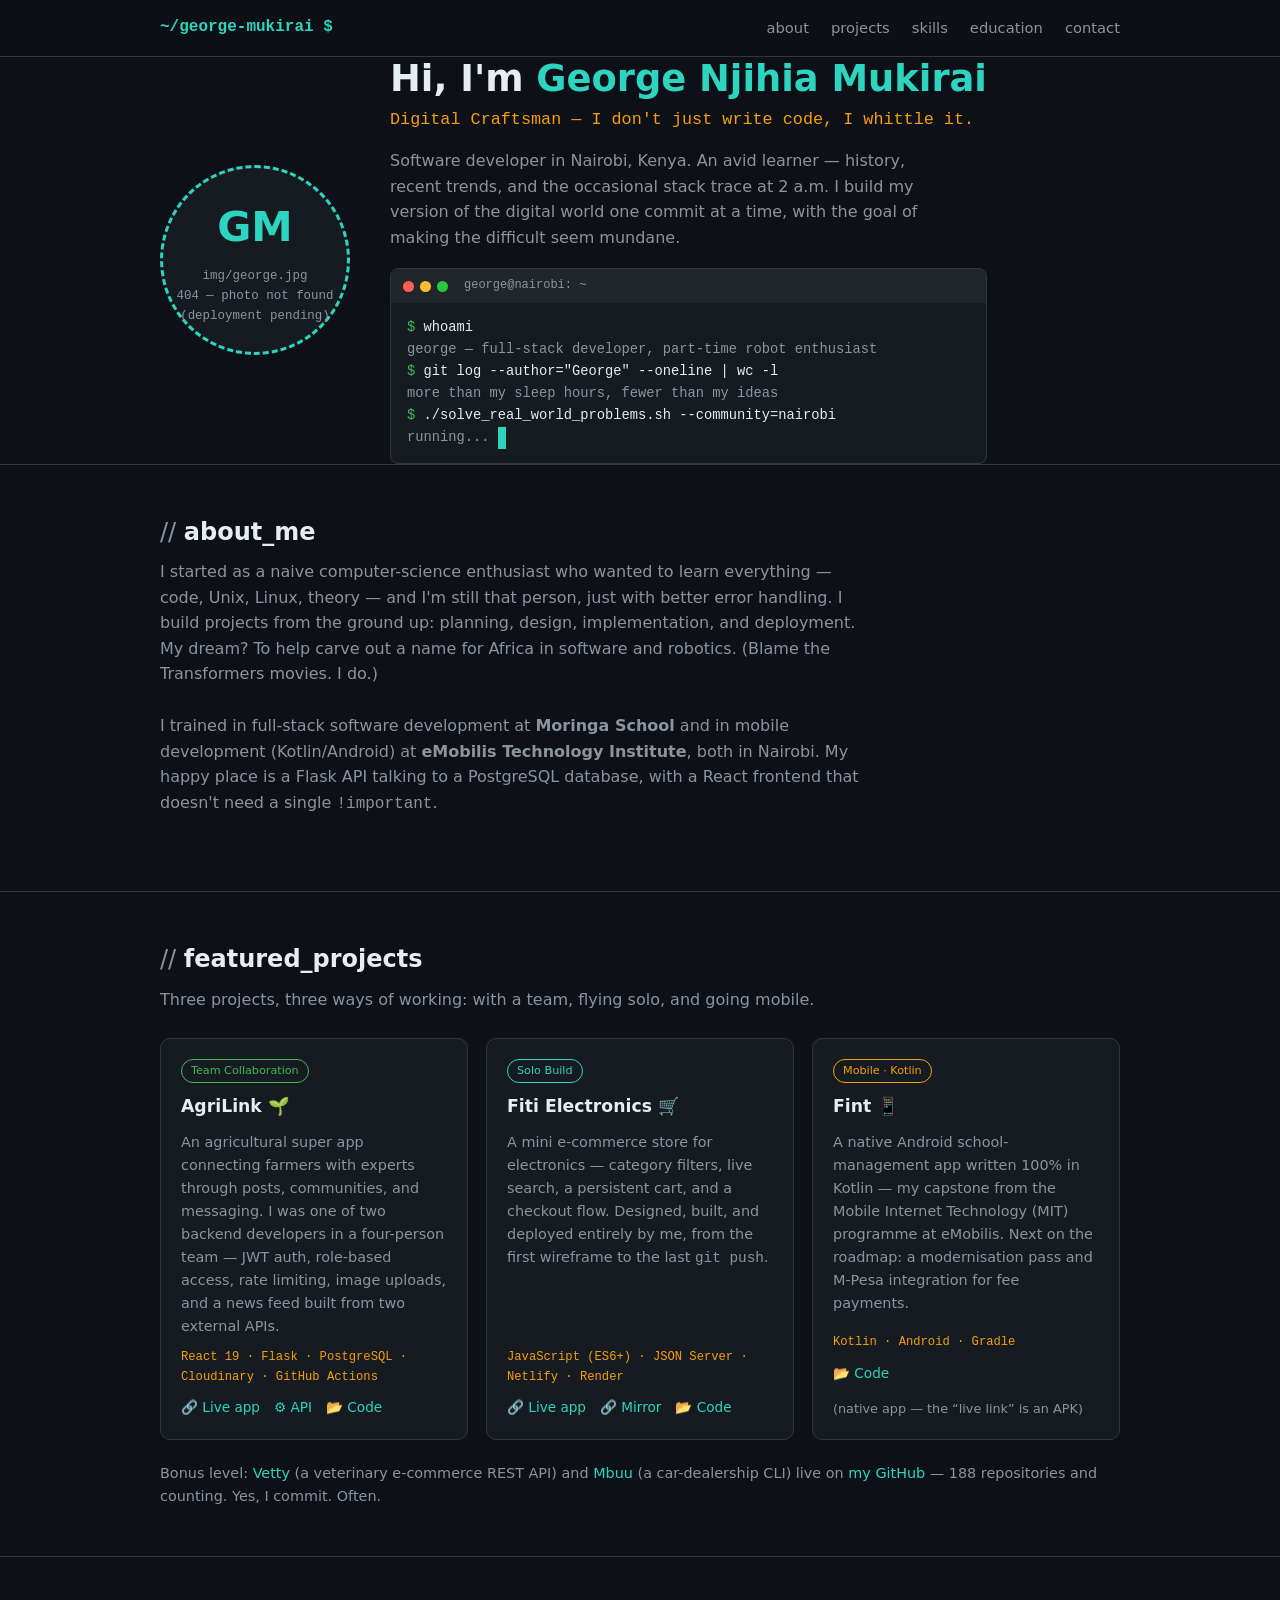
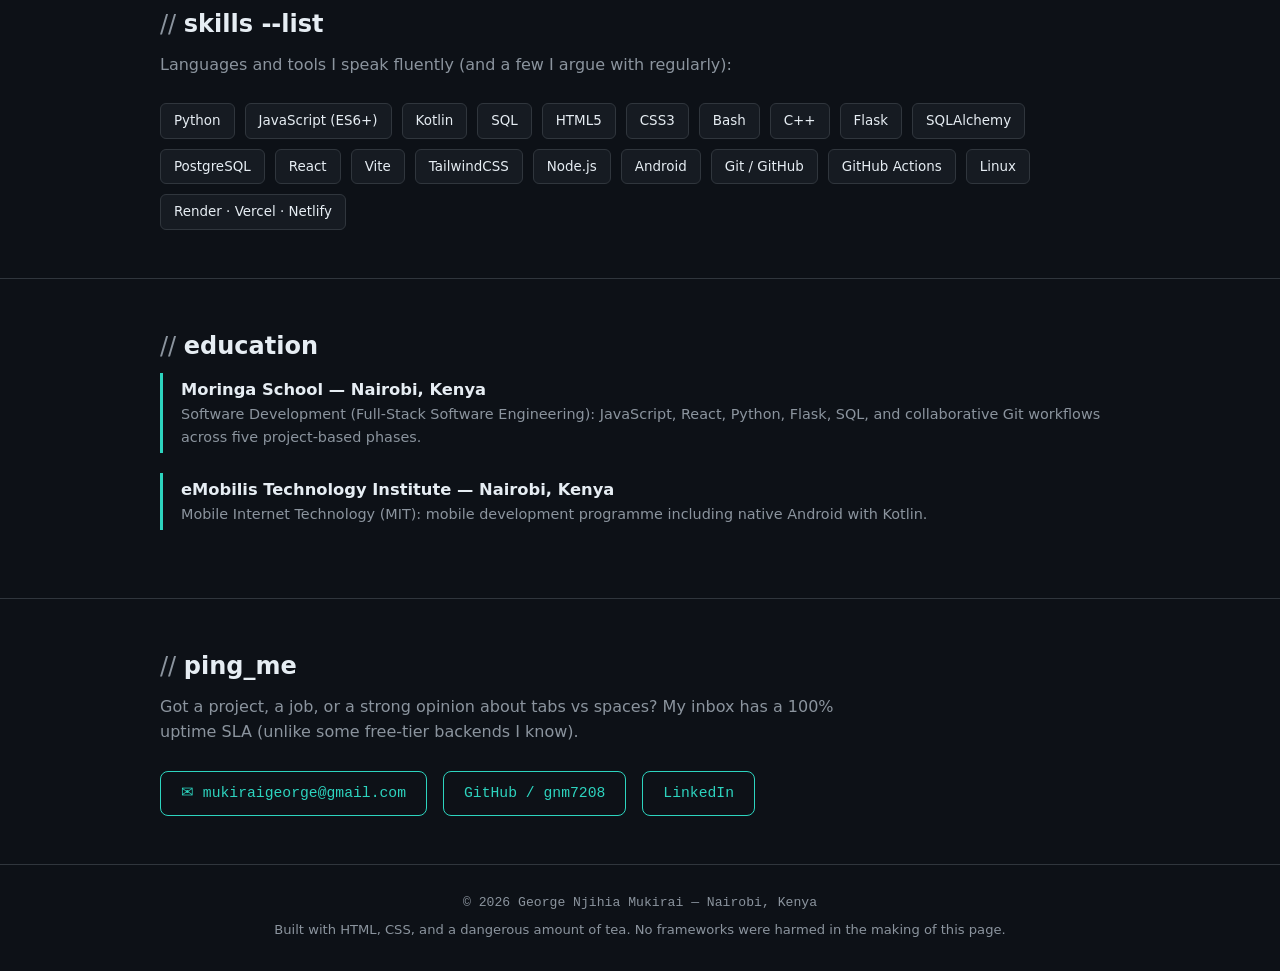
==== commit 11343651: "Replace portfolio with new landing page" ====
--- a/index.html
+++ b/index.html
@@ -1,182 +1,320 @@
 <!DOCTYPE html>
 <html lang="en">
-    <head>
-        <meta charset="utf-8" />
-        <meta name="viewport" content="width=device-width, initial-scale=1, shrink-to-fit=no" />
-        <meta name="description" content="A personal portfolio" />
-        <meta name="author" content="George Mukirai" />
-        <title>Portfolio</title>
-        <link rel="icon" type="image/x-icon" href="assets/img/favicon.ico" />
-        <!-- Font Awesome icons-->
-        <script src="https://use.fontawesome.com/releases/v6.3.0/js/all.js" crossorigin="anonymous"></script>
-        <!-- Google fonts-->
-        <link href="https://fonts.googleapis.com/css?family=Saira+Extra+Condensed:500,700" rel="stylesheet" type="text/css" />
-        <link href="https://fonts.googleapis.com/css?family=Muli:400,400i,800,800i" rel="stylesheet" type="text/css" />
-        <!-- Core theme CSS (includes Bootstrap)-->
-        <link href="css/styles.css" rel="stylesheet" />
-    </head>
-    <body id="page-top">
-        <!-- Navigation-->
-        <nav class="navbar navbar-expand-lg navbar-dark bg-primary fixed-top" id="sideNav">
-            <a class="navbar-brand js-scroll-trigger" href="#page-top">
-                <span class="d-block d-lg-none">George Mukirai</span>
-                <span class="d-none d-lg-block"><img class="img-fluid img-profile rounded-circle mx-auto mb-2" src="assets/img/profile.jpg" alt="..." /></span>
-            </a>
-            <button class="navbar-toggler" type="button" data-bs-toggle="collapse" data-bs-target="#navbarResponsive" aria-controls="navbarResponsive" aria-expanded="false" aria-label="Toggle navigation"><span class="navbar-toggler-icon"></span></button>
-            <div class="collapse navbar-collapse" id="navbarResponsive">
-                <ul class="navbar-nav">
-                    <li class="nav-item"><a class="nav-link js-scroll-trigger" href="#about">About</a></li>
-                    <li class="nav-item"><a class="nav-link js-scroll-trigger" href="#experience">Experience</a></li>
-                    <li class="nav-item"><a class="nav-link js-scroll-trigger" href="#education">Education</a></li>
-                    <li class="nav-item"><a class="nav-link js-scroll-trigger" href="#skills">Skills</a></li>
-                    <li class="nav-item"><a class="nav-link js-scroll-trigger" href="#interests">Interests</a></li>
-                    <li class="nav-item"><a class="nav-link js-scroll-trigger" href="#awards">Awards</a></li>
-                </ul>
-            </div>
-        </nav>
-        <!-- Page Content-->
-        <div class="container-fluid p-0">
-            <!-- About-->
-            <section class="resume-section" id="about">
-                <div class="resume-section-content">
-                    <h1 class="mb-0">
-                        George
-                        <span class="text-primary">Mukirai</span>
-                    </h1>
-                    <div class="subheading mb-5">
-                        Kiambu · Juja, KE 01001 · (+254) 708 764 575 ·
-                        <a href="mailto:name@email.com">gnm7208@gmail.com</a>
-                    </div>
-                    <p class="lead mb-5">I am an eager software development student at Moringa School ready to test my newly acquired skills on a project.</p>
-                    <div class="social-icons">
-                        <a class="social-icon" href="https://www.linkedin.com/in/george-mukirai-70b64a37a/"><i class="fab fa-linkedin-in"></i></a>
-                        <a class="social-icon" href="https://github.com/gnm7208"><i class="fab fa-github"></i></a>
-                        <a class="social-icon" href="https://x.com/GNM1582054"><i class="fab fa-twitter"></i></a>
-                    </div>
-                </div>
-            </section>
-            <hr class="m-0" />
-            <!-- Experience -->
-            <section class="resume-section" id="experience">
-                <div class="resume-section-content">
-                    <h2 class="mb-5">Experience</h2>
-                    <div class="d-flex flex-column flex-md-row justify-content-between mb-5">
-                        <div class="flex-grow-1">
-                            <h3 class="mb-0">Web Developer Intern</h3>
-                            <div class="subheading mb-3">Abashwilli Solutions</div>
-                            <p>Being fresh in the software development phase, I use the skills gained at school to create software which I post to github where potential clients can view my work and see if I am up to the task. I am an avid learner who is eager to use my expertise in a hands on project. Be sure to check my git hub profile!</p>
-                        </div>
-                        <div class="flex-shrink-0"><span class="text-primary">August 2025 - Present</span></div>
-                    </div>
-                </div>
-            </section>
-            <hr class="m-0" />
-            <!-- Education-->
-            <section class="resume-section" id="education">
-                <div class="resume-section-content">
-                    <h2 class="mb-5">Education</h2>
-                    <div class="d-flex flex-column flex-md-row justify-content-between mb-5">
-                        <div class="flex-grow-1">
-                            <h3 class="mb-0">Emobilis Institute</h3>
-                            <div class="subheading mb-3">Mobile Information Technology</div>
-                            <div>M.I.T - Web Development Track</div>
-                        </div>
-                        <div class="flex-shrink-0"><span class="text-primary">May 2024 - November 2024</span></div>
-                    </div>
-                    <div class="d-flex flex-column flex-md-row justify-content-between">
-                        <div class="flex-grow-1">
-                            <h3 class="mb-0">Othaya Boys High School</h3>
-                            <div class="subheading mb-3">KCSE</div>
-                            <p>Grade : B+</p>
-                        </div>
-                        <div class="flex-shrink-0"><span class="text-primary">January 2012 - November 2015</span></div>
-                    </div>
-                </div>
-            </section>
-            <hr class="m-0" />
-            <!-- Skills-->
-            <section class="resume-section" id="skills">
-                <div class="resume-section-content">
-                    <h2 class="mb-5">Skills</h2>
-                    <div class="subheading mb-3">Programming Languages & Tools</div>
-                    <ul class="list-inline dev-icons">
-                        <li class="list-inline-item"><i class="fab fa-html5"></i></li>
-                        <li class="list-inline-item"><i class="fab fa-css3-alt"></i></li>
-                        <li class="list-inline-item"><i class="fab fa-js-square"></i></li>
-                        <li class="list-inline-item"><i class="fab fa-android"></i></li>
-                    </ul>
-                    <div class="subheading mb-3">Workflow</div>
-                    <ul class="fa-ul mb-0">
-                        <li>
-                            <span class="fa-li"><i class="fas fa-check"></i></span>
-                            HTML Web design
-                        </li>
-                        <li>
-                            <span class="fa-li"><i class="fas fa-check"></i></span>
-                            CSS Styling
-                        </li>
-                        <li>
-                            <span class="fa-li"><i class="fas fa-check"></i></span>
-                            JavaScript
-                        </li>
-                        <li>
-                            <span class="fa-li"><i class="fas fa-check"></i></span>
-                            Kotlin
-                        </li>
-                    </ul>
-                </div>
-            </section>
-            <hr class="m-0" />
-            <!-- Interests-->
-            <section class="resume-section" id="interests">
-                <div class="resume-section-content">
-                    <h2 class="mb-5">Interests</h2>
-                    <p>Apart from being a web developer, I enjoy most of my time being outdoors. I am an avid hiker, mountaineer and swimmer. I enjoy travelling to new places, meeting new people and trying new foods</p>
-                    <p class="mb-0">When forced indoors, I follow a number of sci-fi and fantasy genre movies and television shows, I am an aspiring chef, and I spend a large amount of my free time exploring the latest technology advancements in the front-end web development world.</p>
-                </div>
-            </section>
-            <hr class="m-0" />
-            <!-- Awards-->
-            <section class="resume-section" id="awards">
-                <div class="resume-section-content">
-                    <h2 class="mb-5">Awards & Certifications</h2>
-                    <ul class="fa-ul mb-0">
-                        <li>
-                            <span class="fa-li"><i class="fas fa-trophy text-warning"></i></span>
-                            Mobile Web Specialist - Emobilis Certification
-                        </li>
-                        <li>
-                            <span class="fa-li"><i class="fas fa-trophy text-warning"></i></span>
-                            
-                             Othaya Boys High School - KCSE 2015
-                        </li>
-                    </ul>
-                </div>
-            </section>
+<head>
+<meta charset="UTF-8">
+<meta name="viewport" content="width=device-width, initial-scale=1.0">
+<title>George Njihia Mukirai — Digital Craftsman</title>
+<meta name="description" content="George Njihia Mukirai — software developer in Nairobi, Kenya. Full-stack web and Android (Kotlin) developer.">
+<style>
+  :root {
+    --bg: #0d1117;
+    --panel: #161b22;
+    --border: #30363d;
+    --text: #e6edf3;
+    --muted: #8b949e;
+    --accent: #2dd4bf;
+    --accent2: #f59e0b;
+    --green: #3fb950;
+  }
+  * { margin: 0; padding: 0; box-sizing: border-box; }
+  html { scroll-behavior: smooth; }
+  body {
+    background: var(--bg);
+    color: var(--text);
+    font-family: "Segoe UI", system-ui, -apple-system, sans-serif;
+    line-height: 1.6;
+  }
+  code, .mono { font-family: "Cascadia Code", "Fira Code", Consolas, monospace; }
+  a { color: var(--accent); text-decoration: none; }
+  a:hover { text-decoration: underline; }
+  .wrap { max-width: 1000px; margin: 0 auto; padding: 0 20px; }
+
+  /* Nav */
+  nav {
+    position: sticky; top: 0; z-index: 10;
+    background: rgba(13,17,23,.92); backdrop-filter: blur(6px);
+    border-bottom: 1px solid var(--border);
+  }
+  nav .wrap { display: flex; justify-content: space-between; align-items: center; height: 56px; }
+  nav .logo { color: var(--accent); font-weight: 700; }
+  nav ul { display: flex; gap: 22px; list-style: none; }
+  nav ul a { color: var(--muted); font-size: .92rem; }
+  nav ul a:hover { color: var(--accent); text-decoration: none; }
+
+  /* Hero */
+  header { padding: 70px 0 50px; }
+  .hero { display: flex; gap: 40px; align-items: center; flex-wrap: wrap; }
+  .avatar {
+    width: 190px; height: 190px; border-radius: 50%;
+    border: 3px dashed var(--accent);
+    display: flex; flex-direction: column; align-items: center; justify-content: center;
+    color: var(--muted); font-size: .78rem; text-align: center; gap: 6px;
+    background: var(--panel); flex-shrink: 0;
+  }
+  .avatar .initials { font-size: 2.6rem; color: var(--accent); font-weight: 700; }
+  .hero h1 { font-size: 2.3rem; line-height: 1.2; }
+  .hero h1 span { color: var(--accent); }
+  .hero .sub { color: var(--accent2); margin: 6px 0 14px; font-size: 1.05rem; }
+  .terminal {
+    background: var(--panel); border: 1px solid var(--border); border-radius: 8px;
+    margin-top: 18px; max-width: 640px; overflow: hidden;
+  }
+  .terminal .bar { background: #21262d; padding: 7px 12px; display: flex; gap: 6px; align-items: center; }
+  .terminal .dot { width: 11px; height: 11px; border-radius: 50%; }
+  .terminal .bar span:last-child { color: var(--muted); font-size: .75rem; margin-left: 10px; }
+  .terminal pre { padding: 14px 16px; font-size: .86rem; color: var(--text); white-space: pre-wrap; }
+  .prompt { color: var(--green); }
+  .cmd { color: var(--text); }
+  .out { color: var(--muted); }
+  .cursor { display: inline-block; width: 8px; background: var(--accent); animation: blink 1s steps(1) infinite; }
+  @keyframes blink { 50% { opacity: 0; } }
+
+  section { padding: 48px 0; border-top: 1px solid var(--border); }
+  h2 { font-size: 1.5rem; margin-bottom: 8px; }
+  h2::before { content: "// "; color: var(--muted); font-weight: 400; }
+  .lead { color: var(--muted); max-width: 720px; margin-bottom: 26px; }
+
+  /* Cards */
+  .grid { display: grid; grid-template-columns: repeat(auto-fit, minmax(280px, 1fr)); gap: 18px; }
+  .card {
+    background: var(--panel); border: 1px solid var(--border); border-radius: 10px;
+    padding: 20px; display: flex; flex-direction: column; gap: 10px;
+    transition: transform .15s ease, border-color .15s ease;
+  }
+  .card:hover { transform: translateY(-4px); border-color: var(--accent); }
+  .card h3 { font-size: 1.08rem; }
+  .badge {
+    display: inline-block; font-size: .7rem; padding: 2px 9px; border-radius: 999px;
+    border: 1px solid var(--accent); color: var(--accent); width: fit-content;
+  }
+  .badge.amber { border-color: var(--accent2); color: var(--accent2); }
+  .badge.green { border-color: var(--green); color: var(--green); }
+  .card p { color: var(--muted); font-size: .9rem; flex-grow: 1; }
+  .stack { font-size: .76rem; color: var(--accent2); }
+  .card .links { display: flex; gap: 14px; flex-wrap: wrap; font-size: .85rem; }
+
+  /* Skills */
+  .skills { display: flex; flex-wrap: wrap; gap: 10px; }
+  .chip {
+    background: var(--panel); border: 1px solid var(--border); border-radius: 6px;
+    padding: 6px 13px; font-size: .84rem; color: var(--text);
+  }
+  .chip:hover { border-color: var(--accent); }
+
+  /* Education */
+  .edu { border-left: 3px solid var(--accent); padding: 4px 0 4px 18px; margin-bottom: 20px; }
+  .edu h3 { font-size: 1.02rem; }
+  .edu p { color: var(--muted); font-size: .9rem; }
+
+  /* Contact */
+  .contact-links { display: flex; flex-wrap: wrap; gap: 16px; margin-top: 18px; }
+  .btn {
+    border: 1px solid var(--accent); color: var(--accent); border-radius: 8px;
+    padding: 10px 20px; font-size: .92rem;
+  }
+  .btn:hover { background: var(--accent); color: var(--bg); text-decoration: none; }
+
+  footer { border-top: 1px solid var(--border); padding: 26px 0 34px; color: var(--muted); font-size: .82rem; text-align: center; }
+  footer .joke { margin-top: 6px; }
+</style>
+</head>
+<body>
+
+<nav>
+  <div class="wrap">
+    <span class="logo mono">~/george-mukirai $</span>
+    <ul>
+      <li><a href="#about">about</a></li>
+      <li><a href="#projects">projects</a></li>
+      <li><a href="#skills">skills</a></li>
+      <li><a href="#education">education</a></li>
+      <li><a href="#contact">contact</a></li>
+    </ul>
+  </div>
+</nav>
+
+<header class="wrap">
+  <div class="hero">
+    <div class="avatar" title="Photo deploying soon">
+      <span class="initials">GM</span>
+      <span class="mono">img/george.jpg<br>404 — photo not found<br>(deployment pending)</span>
+    </div>
+    <div>
+      <h1>Hi, I'm <span>George Njihia Mukirai</span></h1>
+      <p class="sub mono">Digital Craftsman — I don't just write code, I whittle it.</p>
+      <p style="color:var(--muted); max-width:560px;">
+        Software developer in Nairobi, Kenya. An avid learner — history, recent trends,
+        and the occasional stack trace at 2 a.m. I build my version of the digital world
+        one commit at a time, with the goal of making the difficult seem mundane.
+      </p>
+      <div class="terminal mono">
+        <div class="bar">
+          <span class="dot" style="background:#ff5f57"></span>
+          <span class="dot" style="background:#febc2e"></span>
+          <span class="dot" style="background:#28c840"></span>
+          <span>george@nairobi: ~</span>
         </div>
-        <!-- Bootstrap core JS-->
-        <script src="https://cdn.jsdelivr.net/npm/bootstrap@5.2.3/dist/js/bootstrap.bundle.min.js"></script>
-        <!-- Core theme JS-->
-        <script src="js/scripts.js"></script>
-    </body>
+        <pre><span class="prompt">$</span> <span class="cmd">whoami</span>
+<span class="out">george — full-stack developer, part-time robot enthusiast</span>
+<span class="prompt">$</span> <span class="cmd">git log --author="George" --oneline | wc -l</span>
+<span class="out">more than my sleep hours, fewer than my ideas</span>
+<span class="prompt">$</span> <span class="cmd">./solve_real_world_problems.sh --community=nairobi</span>
+<span class="out">running... </span><span class="cursor">&nbsp;</span></pre>
+      </div>
+    </div>
+  </div>
+</header>
+
+<section id="about">
+  <div class="wrap">
+    <h2>about_me</h2>
+    <p class="lead">
+      I started as a naive computer-science enthusiast who wanted to learn everything —
+      code, Unix, Linux, theory — and I'm still that person, just with better error handling.
+      I build projects from the ground up: planning, design, implementation, and deployment.
+      My dream? To help carve out a name for Africa in software and robotics.
+      (Blame the Transformers movies. I do.)
+    </p>
+    <p class="lead">
+      I trained in full-stack software development at <strong>Moringa School</strong> and in
+      mobile development (Kotlin/Android) at <strong>eMobilis Technology Institute</strong>,
+      both in Nairobi. My happy place is a Flask API talking to a PostgreSQL database,
+      with a React frontend that doesn't need a single <code>!important</code>.
+    </p>
+  </div>
+</section>
+
+<section id="projects">
+  <div class="wrap">
+    <h2>featured_projects</h2>
+    <p class="lead">Three projects, three ways of working: with a team, flying solo, and going mobile.</p>
+    <div class="grid">
+
+      <div class="card">
+        <span class="badge green">Team Collaboration</span>
+        <h3>AgriLink 🌱</h3>
+        <p>
+          An agricultural super app connecting farmers with experts through posts,
+          communities, and messaging. I was one of two backend developers in a
+          four-person team — JWT auth, role-based access, rate limiting, image uploads,
+          and a news feed built from two external APIs.
+        </p>
+        <span class="stack mono">React 19 · Flask · PostgreSQL · Cloudinary · GitHub Actions</span>
+        <div class="links">
+          <a href="https://agrilink-sigma.vercel.app" target="_blank" rel="noopener">🔗 Live app</a>
+          <a href="https://agrilink-11rw.onrender.com" target="_blank" rel="noopener">⚙️ API</a>
+          <a href="https://github.com/gnm7208/Agrilink" target="_blank" rel="noopener">📂 Code</a>
+        </div>
+      </div>
+
+      <div class="card">
+        <span class="badge">Solo Build</span>
+        <h3>Fiti Electronics 🛒</h3>
+        <p>
+          A mini e-commerce store for electronics — category filters, live search,
+          a persistent cart, and a checkout flow. Designed, built, and deployed
+          entirely by me, from the first wireframe to the last <code>git push</code>.
+        </p>
+        <span class="stack mono">JavaScript (ES6+) · JSON Server · Netlify · Render</span>
+        <div class="links">
+          <a href="https://fiti.netlify.app" target="_blank" rel="noopener">🔗 Live app</a>
+          <a href="https://fiti-electronics.onrender.com" target="_blank" rel="noopener">🔗 Mirror</a>
+          <a href="https://github.com/gnm7208/Fiti_Electronics" target="_blank" rel="noopener">📂 Code</a>
+        </div>
+      </div>
+
+      <div class="card">
+        <span class="badge amber">Mobile · Kotlin</span>
+        <h3>Fint 📱</h3>
+        <p>
+          A native Android school-management app written 100% in Kotlin — my capstone
+          from the Mobile Internet Technology (MIT) programme at eMobilis.
+          Next on the roadmap: a modernisation pass and M-Pesa integration for fee payments.
+        </p>
+        <span class="stack mono">Kotlin · Android · Gradle</span>
+        <div class="links">
+          <a href="https://github.com/gnm7208/Fint" target="_blank" rel="noopener">📂 Code</a>
+          <span style="color:var(--muted); font-size:.8rem;">(native app — the “live link” is an APK)</span>
+        </div>
+      </div>
+
+    </div>
+    <p style="margin-top:22px; color:var(--muted); font-size:.9rem;">
+      Bonus level: <a href="https://github.com/gnm7208/Vetty" target="_blank" rel="noopener">Vetty</a>
+      (a veterinary e-commerce REST API) and
+      <a href="https://github.com/gnm7208/Mbuu_2" target="_blank" rel="noopener">Mbuu</a>
+      (a car-dealership CLI) live on
+      <a href="https://github.com/gnm7208?tab=repositories" target="_blank" rel="noopener">my GitHub</a> —
+      188 repositories and counting. Yes, I commit. Often.
+    </p>
+  </div>
+</section>
+
+<section id="skills">
+  <div class="wrap">
+    <h2>skills --list</h2>
+    <p class="lead">Languages and tools I speak fluently (and a few I argue with regularly):</p>
+    <div class="skills">
+      <span class="chip">Python</span>
+      <span class="chip">JavaScript (ES6+)</span>
+      <span class="chip">Kotlin</span>
+      <span class="chip">SQL</span>
+      <span class="chip">HTML5</span>
+      <span class="chip">CSS3</span>
+      <span class="chip">Bash</span>
+      <span class="chip">C++</span>
+      <span class="chip">Flask</span>
+      <span class="chip">SQLAlchemy</span>
+      <span class="chip">PostgreSQL</span>
+      <span class="chip">React</span>
+      <span class="chip">Vite</span>
+      <span class="chip">TailwindCSS</span>
+      <span class="chip">Node.js</span>
+      <span class="chip">Android</span>
+      <span class="chip">Git / GitHub</span>
+      <span class="chip">GitHub Actions</span>
+      <span class="chip">Linux</span>
+      <span class="chip">Render · Vercel · Netlify</span>
+    </div>
+  </div>
+</section>
+
+<section id="education">
+  <div class="wrap">
+    <h2>education</h2>
+    <div class="edu">
+      <h3>Moringa School — Nairobi, Kenya</h3>
+      <p>Software Development (Full-Stack Software Engineering): JavaScript, React, Python, Flask, SQL, and collaborative Git workflows across five project-based phases.</p>
+    </div>
+    <div class="edu">
+      <h3>eMobilis Technology Institute — Nairobi, Kenya</h3>
+      <p>Mobile Internet Technology (MIT): mobile development programme including native Android with Kotlin.</p>
+    </div>
+  </div>
+</section>
+
+<section id="contact">
+  <div class="wrap">
+    <h2>ping_me</h2>
+    <p class="lead">
+      Got a project, a job, or a strong opinion about tabs vs spaces?
+      My inbox has a 100% uptime SLA (unlike some free-tier backends I know).
+    </p>
+    <div class="contact-links">
+      <a class="btn mono" href="mailto:mukiraigeorge@gmail.com">✉ mukiraigeorge@gmail.com</a>
+      <a class="btn mono" href="https://github.com/gnm7208" target="_blank" rel="noopener">GitHub / gnm7208</a>
+      <a class="btn mono" href="https://www.linkedin.com/in/george-mukirai-70b64a37a/" target="_blank" rel="noopener">LinkedIn</a>
+    </div>
+  </div>
+</section>
+
+<footer>
+  <div class="wrap">
+    <span class="mono">© <span id="yr"></span> George Njihia Mukirai — Nairobi, Kenya</span>
+    <p class="joke">Built with HTML, CSS, and a dangerous amount of tea. No frameworks were harmed in the making of this page.</p>
+  </div>
+</footer>
+
+<script>document.getElementById("yr").textContent = new Date().getFullYear();</script>
+</body>
 </html>
-<!-- HEAD SECTION -->
- <!-- contains metadata and links to external resources needed to make the page functional and styled. -->
- <!-- charset="utf-8": Specifies the character encoding (useful for non-English characters). -->
-  <!-- viewport: Ensures the page is responsive and scales properly on all devices. -->
-   <!-- description: This would typically describe the page for search engines . -->
-    <!-- author: This would usually indicate the author of the page . -->
-     <!-- Font Awesome: This provides icons (e.g., LinkedIn, GitHub) used throughout the page. -->
-      <!-- Google Fonts: Two fonts are imported: one for headers (Saira Extra Condensed) and another for body text (Muli). -->
-       <!-- CSS styles: The page uses an external stylesheet (styles.css) to define its layout and appearance -->
-
-<!-- BODY SECTION -->
- <!-- The main content of the webpage goes here, including the navigation bar and different sections like "About", "Experience", "Education", etc. -->
- <!-- It has a fixed top navbar that stays at the top of the screen as you scroll. -->
-  <!-- The navbar has a logo (my profile picture and name) and links that navigate to various sections on the page (e.g., About, Experience, Education). -->
-   <!-- The navbar is responsive: It changes from a horizontal menu to a hamburger menu on smaller screens. -->
-
-<!-- FOOTER SECTION -->
- <!-- The webpage has no footer -->
-  <!-- The Bootstrap JavaScript (bootstrap.bundle.min.js) ensures the interactive parts of the page (like the navbar toggle) work properly. -->
-   <!-- A custom script (scripts.js) is included, which could contain additional functionality for the page. -->
